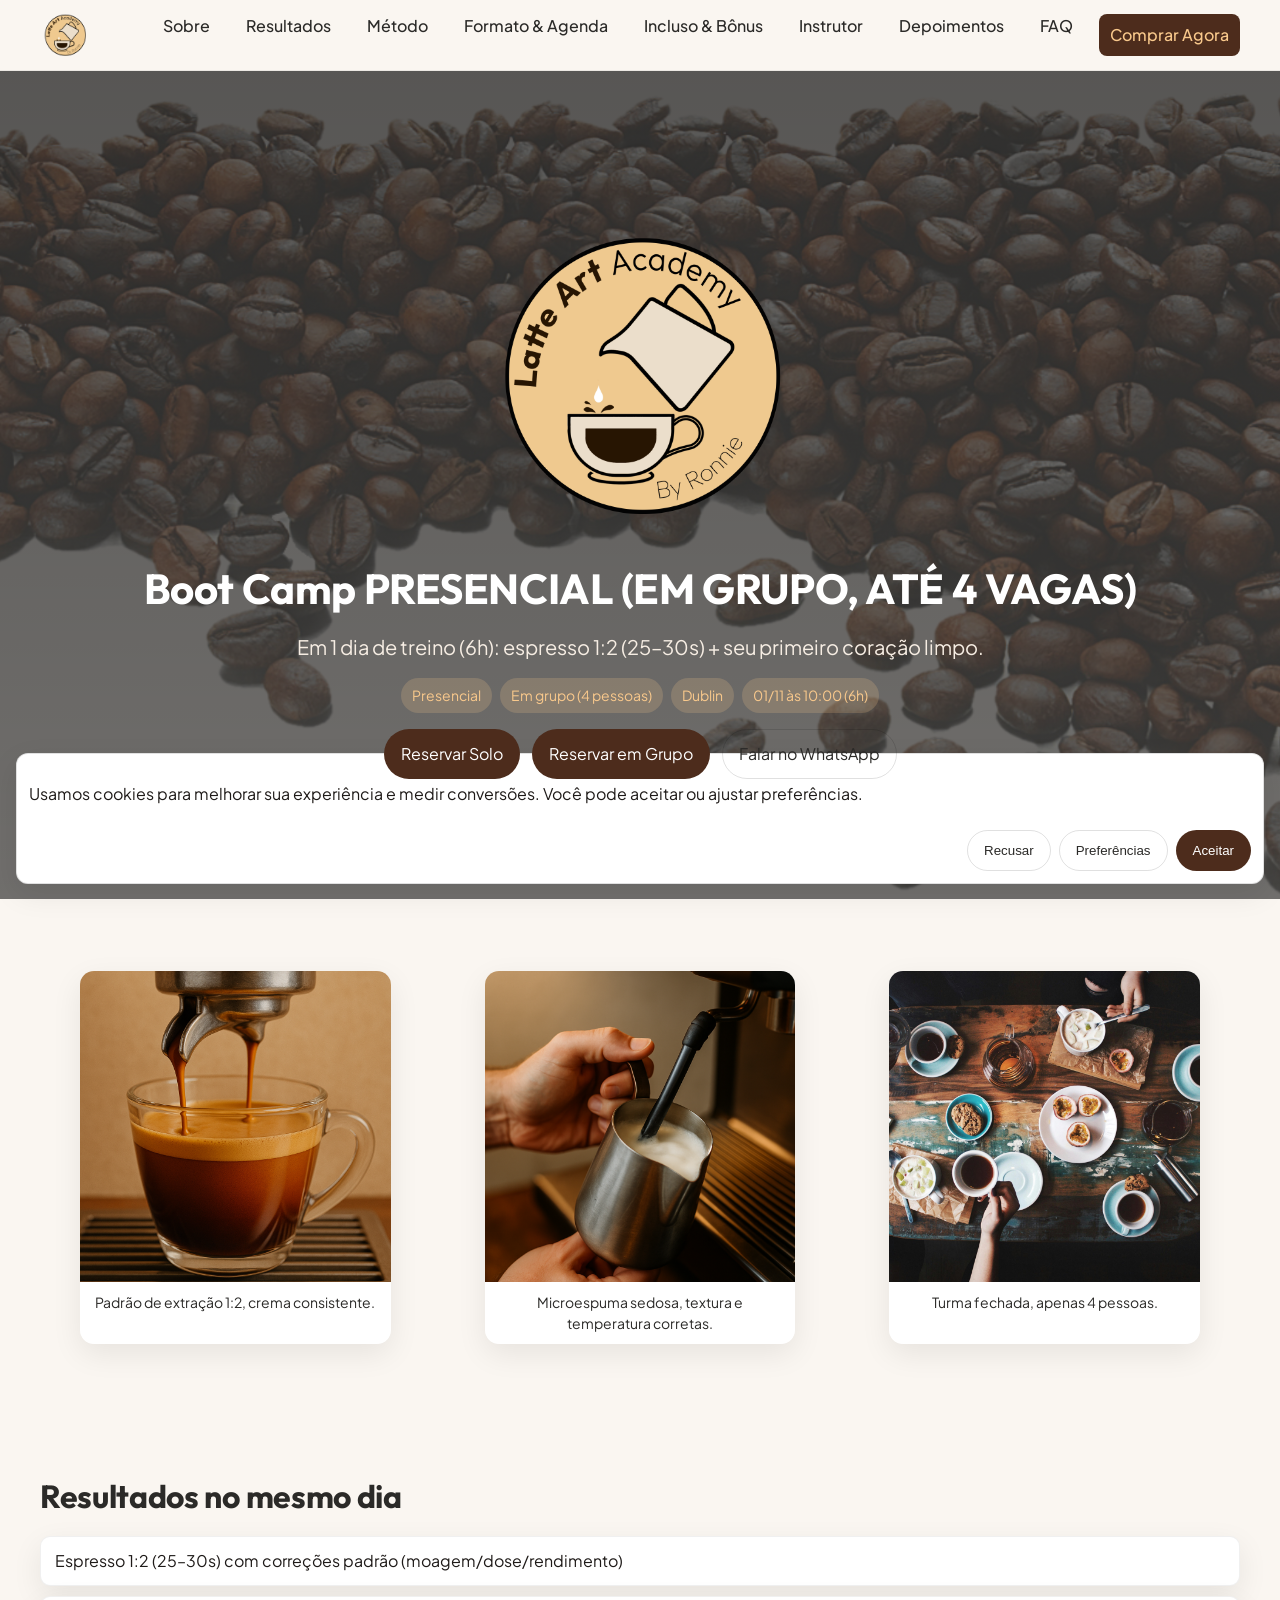
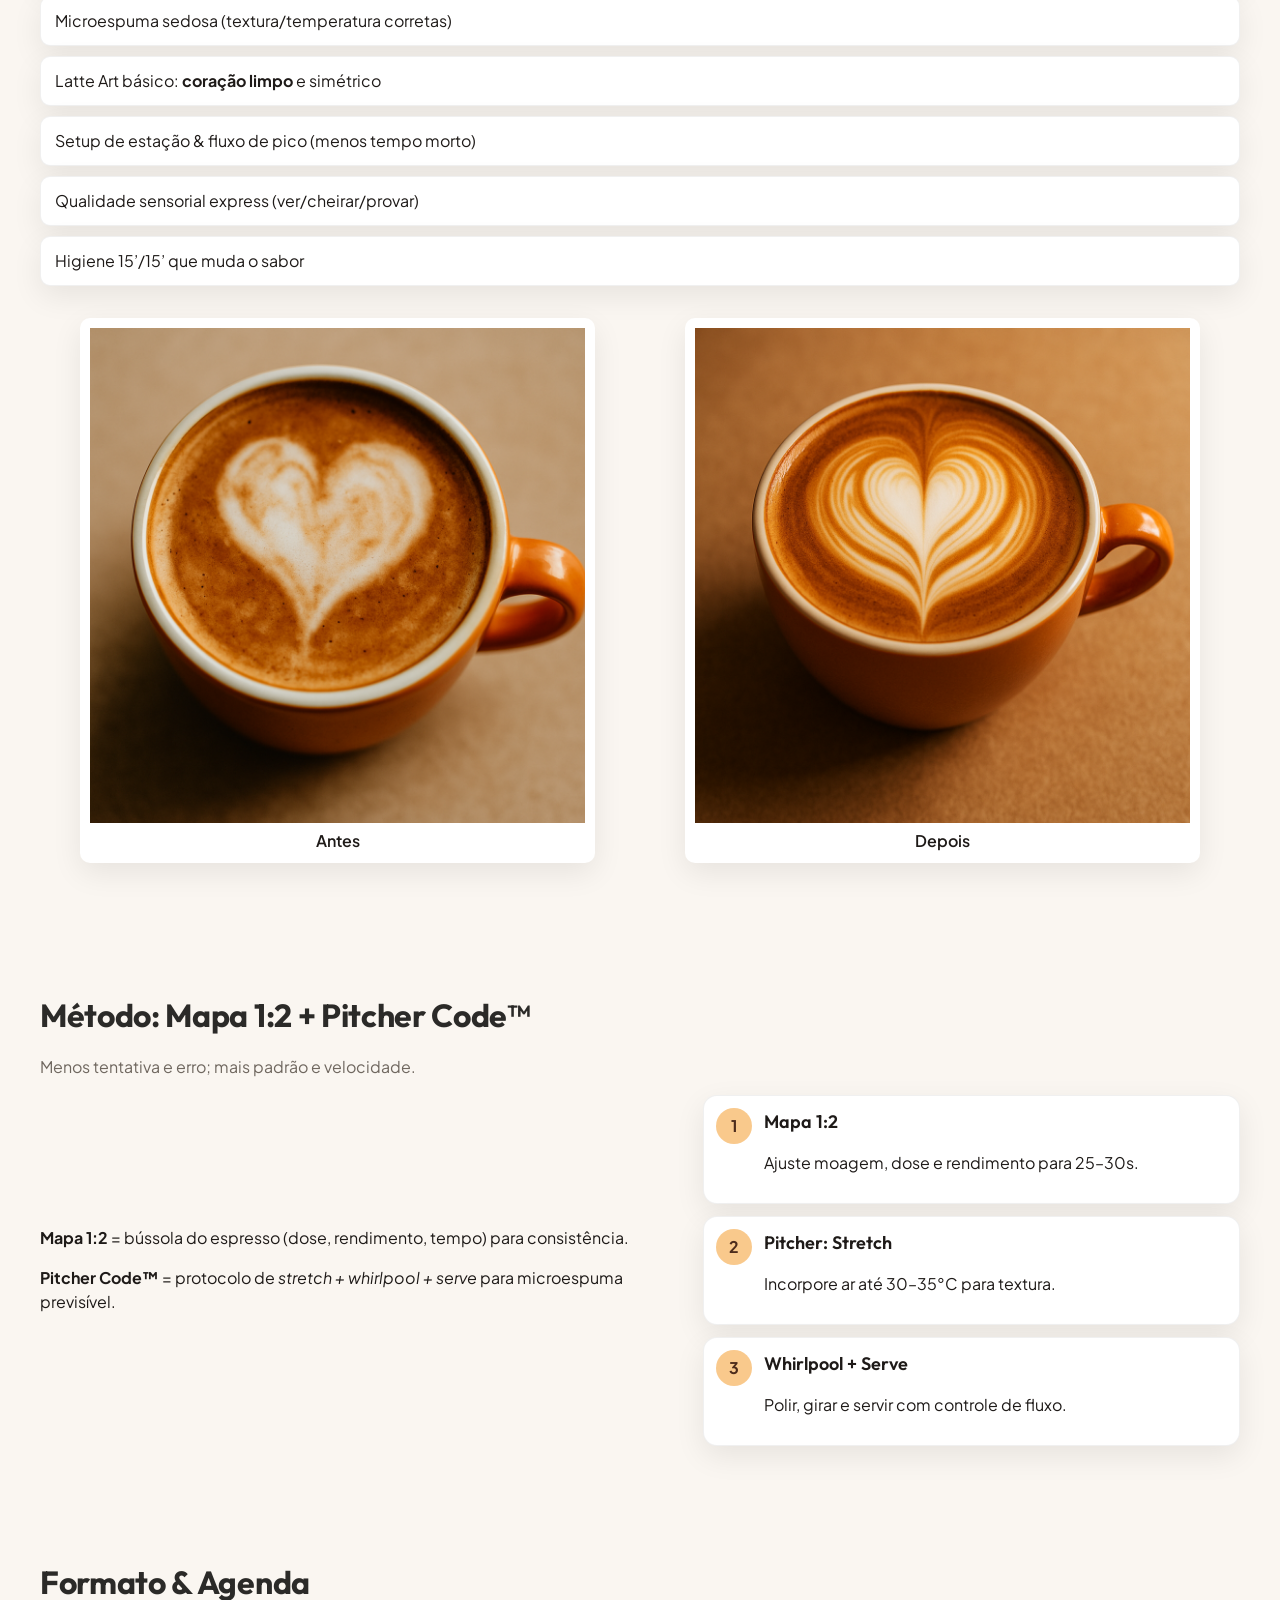
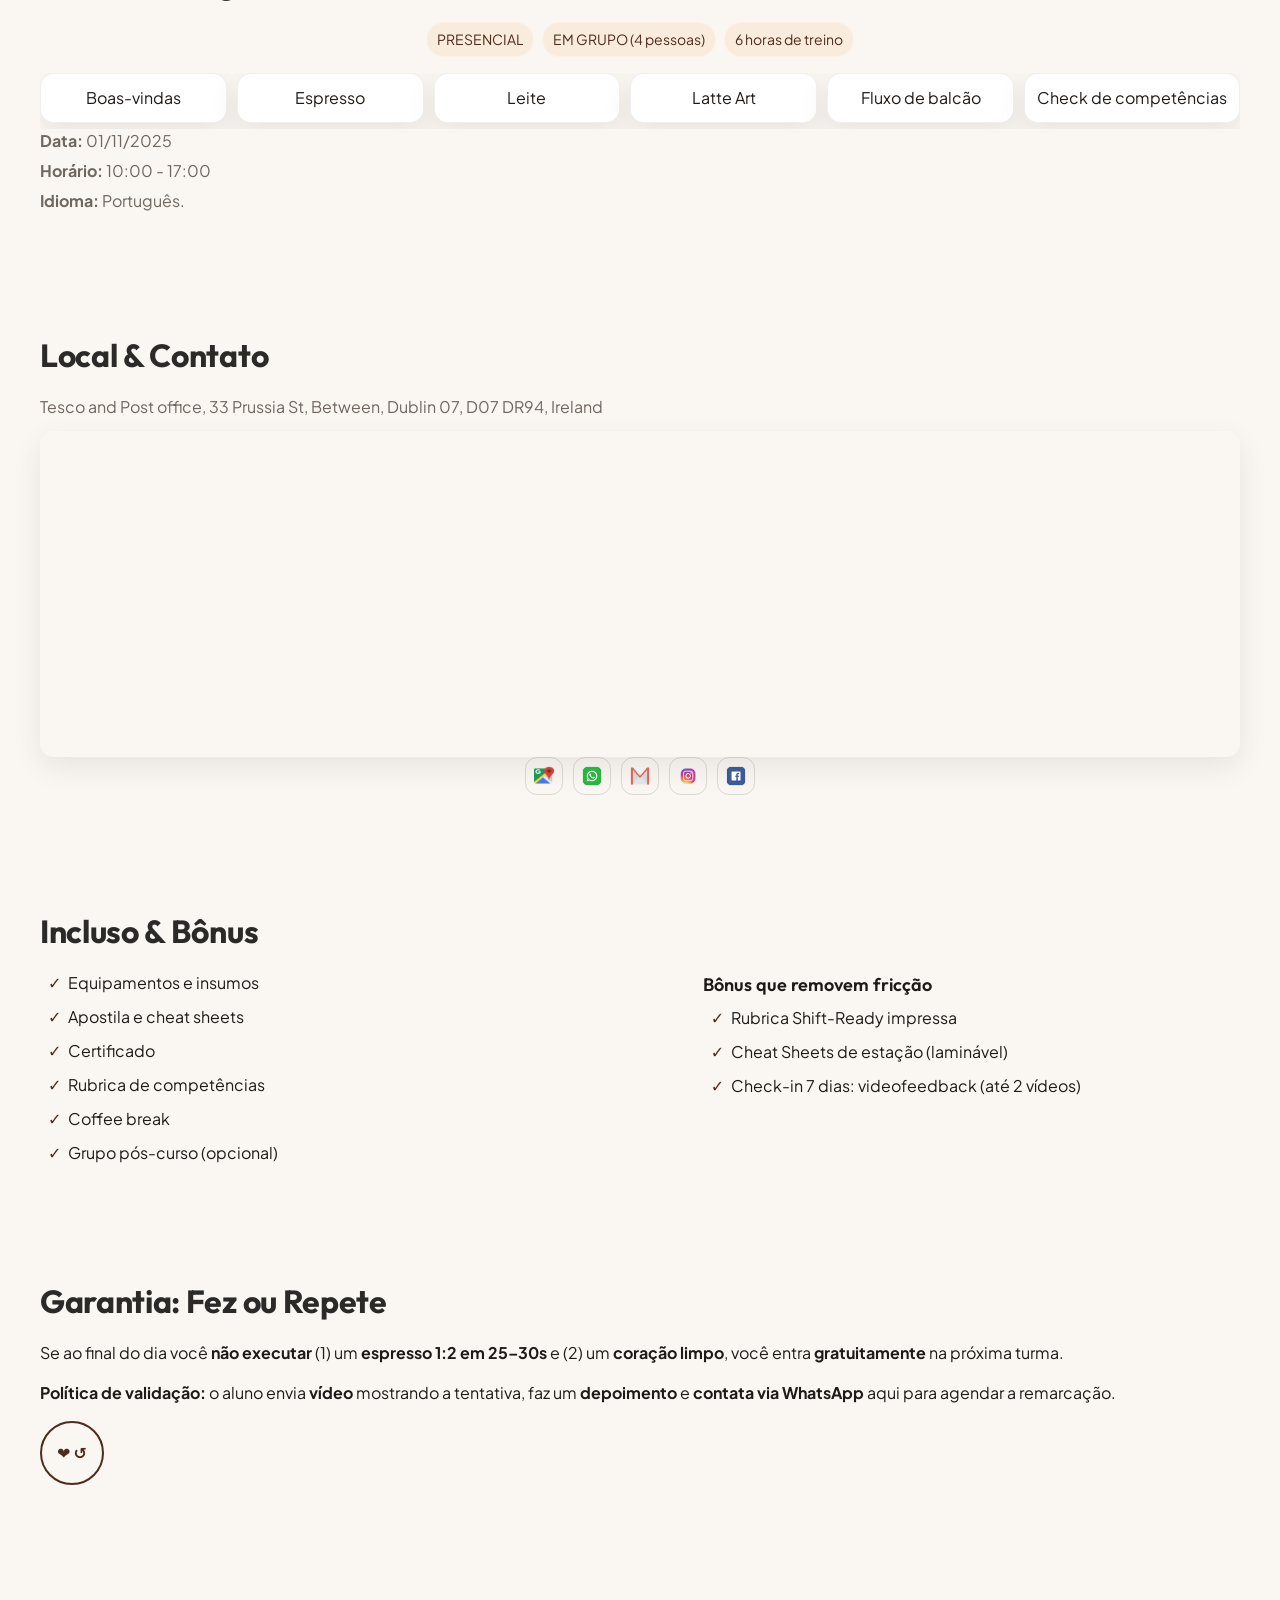
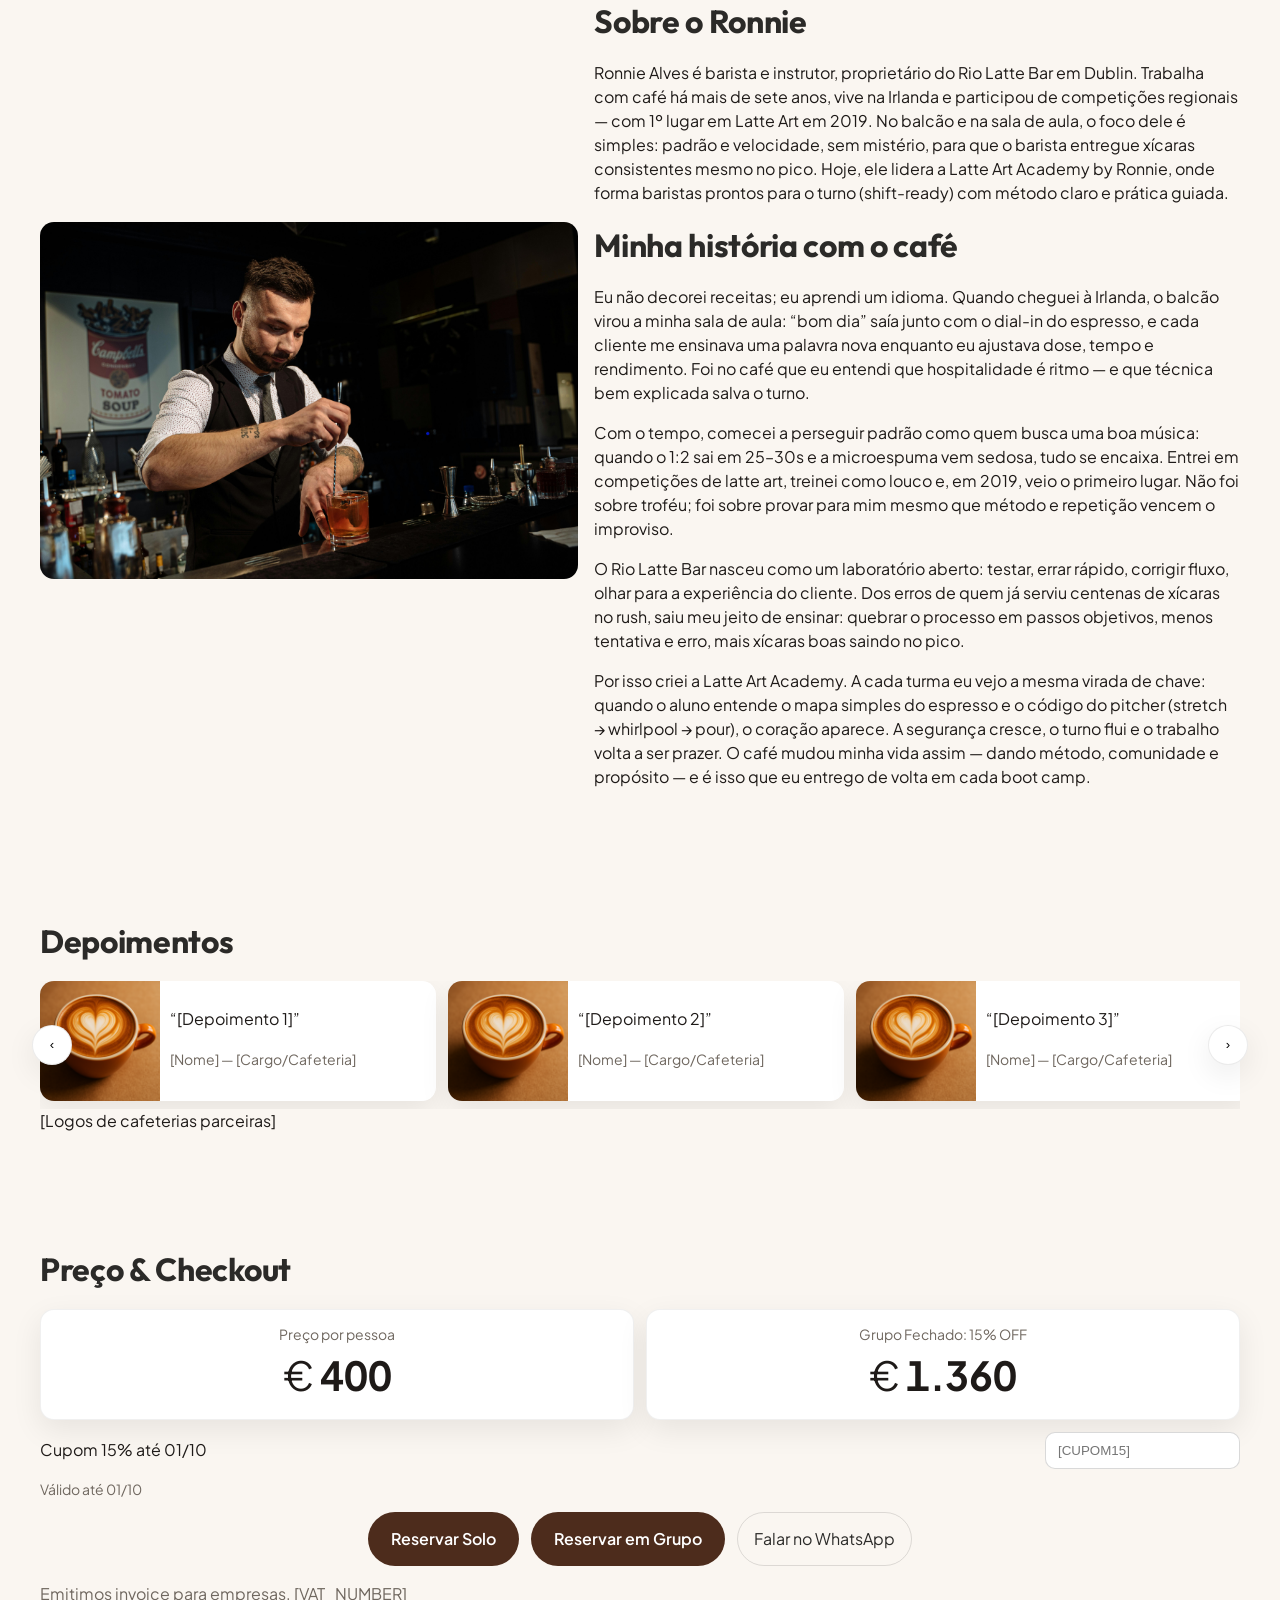
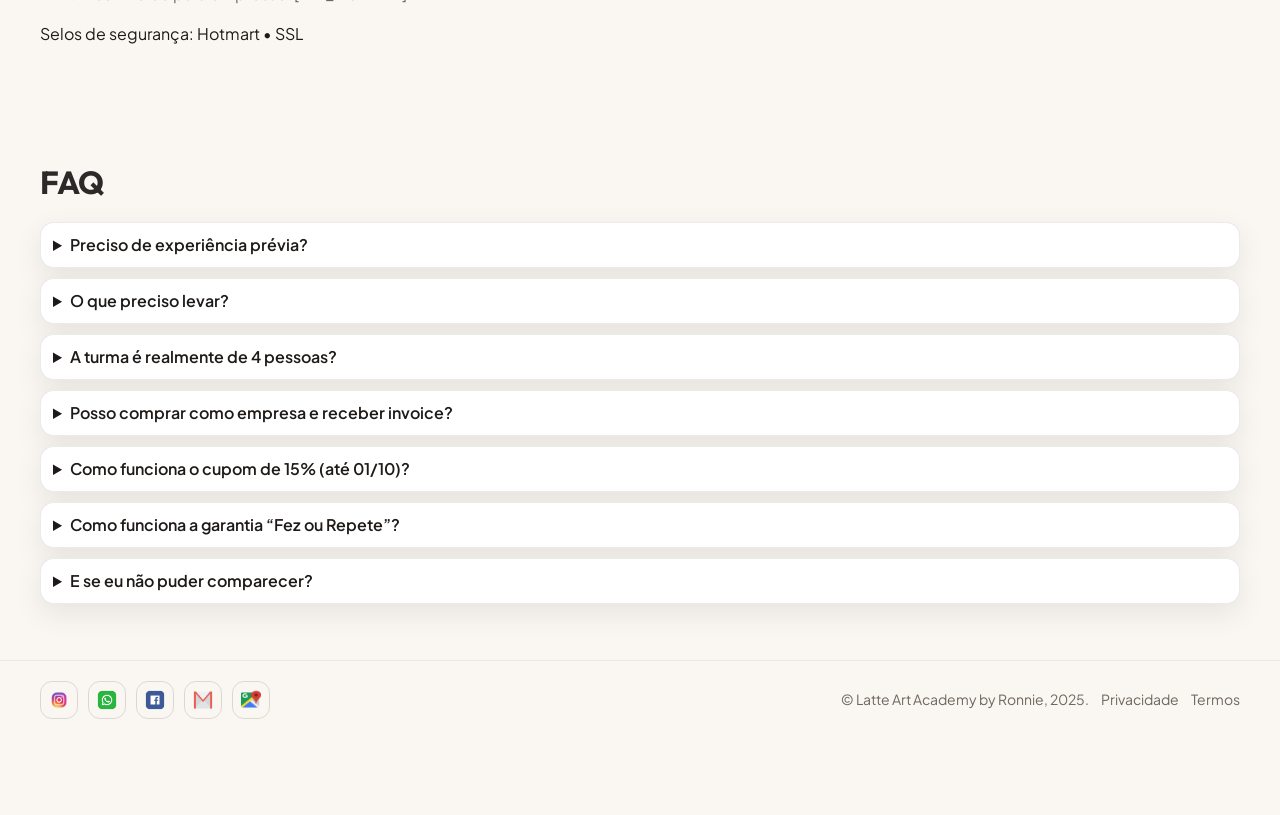
==== index.html @ ba6e9d25 "Update favicon and logo image to Logo_academy.png Co-authored-by: grupogalpaohub <grupogalpaohub@gma" ====
<!doctype html>
<html lang="pt-BR">
  <head>
    <meta charset="utf-8" />
    <meta name="viewport" content="width=device-width, initial-scale=1, viewport-fit=cover" />
    <title>Latte Express Boot Camp (4 vagas) — Curso Presencial de Barista em Dublin</title>
    <meta name="description" content="Em 1 dia (6h), domine espresso 1:2 e seu primeiro coração de latte. Turma presencial e fechada para 4 pessoas. Garantia Fez ou Repete." />
    <link rel="preconnect" href="https://fonts.googleapis.com" />
    <link rel="preconnect" href="https://fonts.gstatic.com" crossorigin />
    <link href="https://fonts.googleapis.com/css2?family=Outfit:wght@400;500;600;700&family=Plus+Jakarta+Sans:wght@400;500;600&display=swap" rel="stylesheet" />
    <link rel="stylesheet" href="/styles.css" />
    <meta property="og:title" content="Latte Express Boot Camp (4 vagas) — Curso Presencial de Barista em Dublin" />
    <meta property="og:description" content="Em 1 dia (6h), domine espresso 1:2 e seu primeiro coração de latte. Turma presencial e fechada para 4 pessoas. Garantia Fez ou Repete." />
    <meta property="og:type" content="website" />
    <meta property="og:image" content="/Header.png" />
    <meta property="og:locale" content="pt_BR" />
    <link rel="icon" href="/Logo_academy.png" />
    <script type="application/ld+json">
      {
        "@context": "https://schema.org",
        "@type": "Event",
        "name": "Latte Express Boot Camp — Turma Fechada (4 pessoas)",
        "startDate": "2025-11-01T10:00",
        "endDate": "2025-11-01T16:00",
        "eventAttendanceMode": "https://schema.org/OfflineEventAttendanceMode",
        "eventStatus": "https://schema.org/EventScheduled",
        "location": {
          "@type": "Place",
          "name": "Latte Art Academy by Ronnie (local parceiro)",
          "address": {
            "@type": "PostalAddress",
            "streetAddress": "Tesco and Post office, 33 Prussia St, Between",
            "addressLocality": "Dublin",
            "postalCode": "D07 DR94",
            "addressRegion": "Dublin 07",
            "addressCountry": "IE"
          }
        },
        "image": ["/Header.png"],
        "description": "Boot Camp presencial e fechado para 4 pessoas. Em 1 dia (6h): espresso 1:2 e seu primeiro coração de latte.",
        "offers": {
          "@type": "Offer",
          "price": "1360",
          "priceCurrency": "EUR",
          "availability": "https://schema.org/InStock",
          "url": "[HOTMART_CHECKOUT_URL]"
        },
        "performer": {
          "@type": "Person",
          "name": "Ronnie"
        },
        "organizer": {
          "@type": "Organization",
          "name": "Latte Art Academy by Ronnie",
          "url": "https://www.instagram.com/riolattebar/"
        }
      }
    </script>
    <script type="application/ld+json">
      {
        "@context": "https://schema.org",
        "@type": "Course",
        "name": "Latte Express Boot Camp",
        "description": "Curso prático presencial para baristas: espresso 1:2 e latte art básico em 6 horas.",
        "provider": {
          "@type": "Organization",
          "name": "Latte Art Academy by Ronnie",
          "sameAs": "https://www.instagram.com/riolattebar/"
        }
      }
    </script>
  </head>
  <body>
    <a class="skip-link" href="#conteudo">Pular para o conteúdo principal</a>

    <header class="site-header" role="banner">
      <div class="container header-inner">
        <a href="#topo" class="brand" aria-label="Ir para o topo">
          <img src="/Logo_academy.png" alt="Latte Art Academy by Ronnie." width="40" height="40" loading="eager" />
        </a>
        <nav class="main-nav" aria-label="Menu principal">
          <ul>
            <li><a href="#sobre">Sobre</a></li>
            <li><a href="#resultados">Resultados</a></li>
            <li><a href="#metodo">Método</a></li>
            <li><a href="#formato">Formato &amp; Agenda</a></li>
            <li><a href="#incluso">Incluso &amp; Bônus</a></li>
            <li><a href="#instrutor">Instrutor</a></li>
            <li><a href="#depoimentos">Depoimentos</a></li>
            <li><a href="#faq">FAQ</a></li>
            <li><a href="#checkout" class="btn btn-primary">Comprar Agora</a></li>
          </ul>
        </nav>
        <a href="#checkout" class="btn btn-primary cta-sticky" data-analytics="cta_click">Reservar em Grupo</a>
      </div>
    </header>

    <main id="conteudo">
      <!-- HERO -->
      <section id="topo" class="hero" aria-label="Hero">
        <div class="hero-media" role="img" aria-label="Ambiente de treino barista com máquina profissional em Dublin."></div>
        <div class="container hero-inner">
          <img src="/Logo_academy.png" alt="Latte Art Academy by Ronnie." class="hero-logo" width="240" height="240" loading="eager" />
          <h1>Boot Camp PRESENCIAL (EM GRUPO, ATÉ 4 VAGAS)</h1>
          <p class="sub">Em 1 dia de treino (6h): espresso 1:2 (25–30s) + seu primeiro coração limpo.</p>
          <div class="chips">
            <span class="chip">Presencial</span>
            <span class="chip">Em grupo (4 pessoas)</span>
            <span class="chip">Dublin</span>
            <span class="chip">01/11 às 10:00 (6h)</span>
          </div>
          <div class="cta-row">
            <a href="#checkout-solo" class="btn btn-primary" data-analytics="initiate_checkout">Reservar Solo</a>
            <a href="#checkout" class="btn btn-primary" data-analytics="initiate_checkout">Reservar em Grupo</a>
            <a href="[WHATSAPP_LINK]" class="btn btn-ghost" target="_blank" rel="noopener" data-analytics="cta_whatsapp">Falar no WhatsApp</a>
          </div>
        </div>
      </section>

      <!-- Prova rápida -->
      <section id="sobre" class="proof-mini" aria-label="Prova rápida">
        <div class="container grid-3">
          <figure class="card fade-in">
            <img src="/Expresso.png" alt="Close do espresso extraindo com crema e fluxo uniforme." loading="lazy" width="640" height="640" />
            <figcaption>Padrão de extração 1:2, crema consistente.</figcaption>
          </figure>
          <figure class="card fade-in">
            <img src="/Milk.png" alt="Mãos vaporizando leite em pitcher, vapor visível." loading="lazy" width="640" height="640" />
            <figcaption>Microespuma sedosa, textura e temperatura corretas.</figcaption>
          </figure>
          <figure class="card fade-in">
            <img src="/turma_fechada.png" alt="Turma pequena, prática guiada em estação." loading="lazy" width="640" height="640" />
            <figcaption>Turma fechada, apenas 4 pessoas.</figcaption>
          </figure>
        </div>
      </section>

      <!-- Resultados -->
      <section id="resultados" class="results" aria-label="Resultados práticos">
        <div class="container">
          <h2>Resultados no mesmo dia</h2>
          <ul class="bullets">
            <li>Espresso 1:2 (25–30s) com correções padrão (moagem/dose/rendimento)</li>
            <li>Microespuma sedosa (textura/temperatura corretas)</li>
            <li>Latte Art básico: <strong>coração limpo</strong> e simétrico</li>
            <li>Setup de estação &amp; fluxo de pico (menos tempo morto)</li>
            <li>Qualidade sensorial express (ver/cheirar/provar)</li>
            <li>Higiene 15’/15’ que muda o sabor</li>
          </ul>

          <div class="compare">
            <figure>
              <img src="/latte_antes.png" alt="Latte art antes do treinamento (desenho irregular)." loading="lazy" width="640" height="640" />
              <figcaption>Antes</figcaption>
            </figure>
            <figure>
              <img src="/latte_Depois.png" alt="Latte art após o Boot Camp (coração limpo e simétrico)." loading="lazy" width="640" height="640" />
              <figcaption>Depois</figcaption>
            </figure>
          </div>
        </div>
      </section>

      <!-- Método -->
      <section id="metodo" class="method" aria-label="Método exclusivo">
        <div class="container">
          <h2>Método: Mapa 1:2 + Pitcher Code™</h2>
          <p class="lead">Menos tentativa e erro; mais padrão e velocidade.</p>
          <div class="method-grid">
            <div class="method-text">
              <p><strong>Mapa 1:2</strong> = bússola do espresso (dose, rendimento, tempo) para consistência.</p>
              <p><strong>Pitcher Code™</strong> = protocolo de <em>stretch + whirlpool + serve</em> para microespuma previsível.</p>
            </div>
            <ol class="diagram">
              <li>
                <span class="step">1</span>
                <div>
                  <h3>Mapa 1:2</h3>
                  <p>Ajuste moagem, dose e rendimento para 25–30s.</p>
                </div>
              </li>
              <li>
                <span class="step">2</span>
                <div>
                  <h3>Pitcher: Stretch</h3>
                  <p>Incorpore ar até 30–35°C para textura.</p>
                </div>
              </li>
              <li>
                <span class="step">3</span>
                <div>
                  <h3>Whirlpool + Serve</h3>
                  <p>Polir, girar e servir com controle de fluxo.</p>
                </div>
              </li>
            </ol>
          </div>
        </div>
      </section>

      <!-- Formato & Agenda -->
      <section id="formato" class="format" aria-label="Formato e agenda">
        <div class="container">
          <h2>Formato &amp; Agenda</h2>
          <div class="chips">
            <span class="chip">PRESENCIAL</span>
            <span class="chip">EM GRUPO (4 pessoas)</span>
            <span class="chip">6 horas de treino</span>
          </div>
          <div class="timeline">
            <div class="t-item">Boas-vindas</div>
            <div class="t-item">Espresso</div>
            <div class="t-item">Leite</div>
            <div class="t-item">Latte Art</div>
            <div class="t-item">Fluxo de balcão</div>
            <div class="t-item">Check de competências</div>
          </div>
          <div class="event-meta">
            <p><strong>Data:</strong> 01/11/2025</p>
            <p><strong>Horário:</strong> 10:00 - 17:00</p>
            <p><strong>Idioma:</strong> Português.</p>
          </div>
        </div>
      </section>
      <section id="contato" class="contact" aria-label="Local e contato">
        <div class="container">
          <h2>Local &amp; Contato</h2>
          <address>
            Tesco and Post office, 33 Prussia St, Between, Dublin 07, D07 DR94, Ireland
          </address>
          <div class="map-wrap">
            <iframe title="Mapa do local" src="https://www.google.com/maps?q=Tesco%20and%20Post%20office,%2033%20Prussia%20St,%20Between,%20Dublin%2007,%20D07%20DR94,%20Ireland&output=embed" loading="lazy" referrerpolicy="no-referrer-when-downgrade"></iframe>
          </div>
          <div class="cta-row">
            <a class="btn btn-ghost icon-btn" href="https://www.google.com/maps/search/?api=1&query=Tesco%20and%20Post%20office,%2033%20Prussia%20St,%20Between,%20Dublin%2007,%20D07%20DR94,%20Ireland" target="_blank" rel="noopener" aria-label="Abrir no Google Maps">
              <img src="/maps_logo.png" alt="" aria-hidden="true" />
            </a>
            <a class="btn btn-ghost icon-btn" href="[WHATSAPP_LINK]" target="_blank" rel="noopener" aria-label="Abrir WhatsApp">
              <img src="/whats_logo.png" alt="" aria-hidden="true" />
            </a>
            <a class="btn btn-ghost icon-btn" href="mailto:[SUPORTE_EMAIL]" aria-label="Enviar e-mail">
              <img src="/mail_logo.png" alt="" aria-hidden="true" />
            </a>
            <a class="btn btn-ghost icon-btn" href="https://www.instagram.com/riolattebar/" target="_blank" rel="noopener" aria-label="Abrir Instagram">
              <img src="/Insta_Logo.png" alt="" aria-hidden="true" />
            </a>
            <a class="btn btn-ghost icon-btn" href="https://www.facebook.com/riolattebar" target="_blank" rel="noopener" aria-label="Abrir Facebook">
              <img src="/face_logo.png" alt="" aria-hidden="true" />
            </a>
          </div>
        </div>
      </section>

      <!-- Incluso & Bônus -->
      <section id="incluso" class="included" aria-label="Incluso e Bônus">
        <div class="container">
          <h2>Incluso &amp; Bônus</h2>
          <div class="grid-2">
            <ul class="checklist">
              <li>Equipamentos e insumos</li>
              <li>Apostila e cheat sheets</li>
              <li>Certificado</li>
              <li>Rubrica de competências</li>
              <li>Coffee break</li>
              <li>Grupo pós-curso (opcional)</li>
            </ul>
            <div class="bonuses">
              <h3>Bônus que removem fricção</h3>
              <ul class="checklist">
                <li>Rubrica Shift-Ready impressa</li>
                <li>Cheat Sheets de estação (laminável)</li>
                <li>Check-in 7 dias: videofeedback (até 2 vídeos)</li>
              </ul>
            </div>
          </div>
        </div>
      </section>

      <!-- Garantia -->
      <section id="garantia" class="guarantee" aria-label="Garantia Fez ou Repete">
        <div class="container">
          <h2>Garantia: Fez ou Repete</h2>
          <p>Se ao final do dia você <strong>não executar</strong> (1) um <strong>espresso 1:2 em 25–30s</strong> e (2) um <strong>coração limpo</strong>, você entra <strong>gratuitamente</strong> na próxima turma.</p>
          <p class="policy"><strong>Política de validação:</strong> o aluno envia <strong>vídeo</strong> mostrando a tentativa, faz um <strong>depoimento</strong> e <strong>contata via WhatsApp</strong> <a href="[WHATSAPP_LINK]" target="_blank" rel="noopener">aqui</a> para agendar a remarcação.</p>
          <div class="badge" aria-hidden="true" title="Selo de garantia">❤︎ ↺</div>
        </div>
      </section>

      <!-- Instrutor -->
      <section id="instrutor" class="instructor" aria-label="Quem ensina">
        <div class="container instructor-grid">
          <div class="portrait">
            <img src="/ronnie.png" alt="Retrato do instrutor Ronnie." loading="lazy" width="640" height="640" />
          </div>
          <div class="bio">
            <h2>Sobre o Ronnie</h2>
            <p>Ronnie Alves é barista e instrutor, proprietário do Rio Latte Bar em Dublin. Trabalha com café há mais de sete anos, vive na Irlanda e participou de competições regionais — com 1º lugar em Latte Art em 2019. No balcão e na sala de aula, o foco dele é simples: padrão e velocidade, sem mistério, para que o barista entregue xícaras consistentes mesmo no pico. Hoje, ele lidera a Latte Art Academy by Ronnie, onde forma baristas prontos para o turno (shift-ready) com método claro e prática guiada.</p>
            <h2>Minha história com o café</h2>
            <p>Eu não decorei receitas; eu aprendi um idioma. Quando cheguei à Irlanda, o balcão virou a minha sala de aula: “bom dia” saía junto com o dial-in do espresso, e cada cliente me ensinava uma palavra nova enquanto eu ajustava dose, tempo e rendimento. Foi no café que eu entendi que hospitalidade é ritmo — e que técnica bem explicada salva o turno.</p>
            <p>Com o tempo, comecei a perseguir padrão como quem busca uma boa música: quando o 1:2 sai em 25–30s e a microespuma vem sedosa, tudo se encaixa. Entrei em competições de latte art, treinei como louco e, em 2019, veio o primeiro lugar. Não foi sobre troféu; foi sobre provar para mim mesmo que método e repetição vencem o improviso.</p>
            <p>O Rio Latte Bar nasceu como um laboratório aberto: testar, errar rápido, corrigir fluxo, olhar para a experiência do cliente. Dos erros de quem já serviu centenas de xícaras no rush, saiu meu jeito de ensinar: quebrar o processo em passos objetivos, menos tentativa e erro, mais xícaras boas saindo no pico.</p>
            <p>Por isso criei a Latte Art Academy. A cada turma eu vejo a mesma virada de chave: quando o aluno entende o mapa simples do espresso e o código do pitcher (stretch → whirlpool → pour), o coração aparece. A segurança cresce, o turno flui e o trabalho volta a ser prazer. O café mudou minha vida assim — dando método, comunidade e propósito — e é isso que eu entrego de volta em cada boot camp.</p>
          </div>
        </div>
      </section>

      <!-- Depoimentos -->
      <section id="depoimentos" class="testimonials" aria-label="Depoimentos">
        <div class="container">
          <h2>Depoimentos</h2>
          <div class="carousel" role="region" aria-roledescription="carrossel" aria-label="Depoimentos de alunos">
            <button class="nav prev" aria-label="Anterior">‹</button>
            <div class="track">
              <article class="t-card">
                <img src="/latte_Depois.png" alt="Latte art após o Boot Camp (coração limpo e simétrico)." loading="lazy" width="320" height="320" />
                <div class="t-body">
                  <p>“[Depoimento 1]”</p>
                  <span class="t-meta">[Nome] — [Cargo/Cafeteria]</span>
                </div>
              </article>
              <article class="t-card">
                <img src="/latte_Depois.png" alt="Latte art após o Boot Camp (coração limpo e simétrico)." loading="lazy" width="320" height="320" />
                <div class="t-body">
                  <p>“[Depoimento 2]”</p>
                  <span class="t-meta">[Nome] — [Cargo/Cafeteria]</span>
                </div>
              </article>
              <article class="t-card">
                <img src="/latte_Depois.png" alt="Latte art após o Boot Camp (coração limpo e simétrico)." loading="lazy" width="320" height="320" />
                <div class="t-body">
                  <p>“[Depoimento 3]”</p>
                  <span class="t-meta">[Nome] — [Cargo/Cafeteria]</span>
                </div>
              </article>
              <article class="t-card">
                <img src="/latte_Depois.png" alt="Latte art após o Boot Camp (coração limpo e simétrico)." loading="lazy" width="320" height="320" />
                <div class="t-body">
                  <p>“[Depoimento 4]”</p>
                  <span class="t-meta">[Nome] — [Cargo/Cafeteria]</span>
                </div>
              </article>
            </div>
            <button class="nav next" aria-label="Próximo">›</button>
          </div>
          <div class="partner-logos">[Logos de cafeterias parceiras]</div>
        </div>
      </section>

      <!-- Preço & Checkout -->
      <section id="checkout" class="pricing" aria-label="Preço e Checkout">
        <div class="container">
          <h2>Preço &amp; Checkout</h2>
          <div class="price-grid">
            <div class="price-box">
              <div class="pp">Preço por pessoa</div>
              <div class="value" aria-label="quatrocentos euros"><span>€</span><strong>400</strong></div>
            </div>
            <div class="price-box">
              <div class="pp">Grupo Fechado: 15% OFF</div>
              <div class="value" aria-label="mil trezentos e sessenta euros"><span>€</span><strong>1.360</strong></div>
            </div>
          </div>
          <div class="coupon">
            <label for="cupom">Cupom 15% até 01/10</label>
            <input id="cupom" name="cupom" placeholder="[CUPOM15]" inputmode="text" autocomplete="off" />
            <span class="validity">Válido até 01/10</span>
          </div>
          <div class="cta-row">
            <a href="[HOTMART_CHECKOUT_URL]" class="btn btn-primary btn-lg" target="_blank" rel="noopener" data-analytics="purchase">Reservar Solo</a>
            <a href="[HOTMART_CHECKOUT_URL]" class="btn btn-primary btn-lg" target="_blank" rel="noopener" data-analytics="purchase">Reservar em Grupo</a>
            <a href="[WHATSAPP_LINK]" class="btn btn-ghost" target="_blank" rel="noopener" data-analytics="cta_whatsapp">Falar no WhatsApp</a>
          </div>
          <p class="b2b">Emitimos invoice para empresas. <span class="vat">[VAT_NUMBER]</span></p>
          <div class="trust">Selos de segurança: Hotmart • SSL</div>
        </div>
      </section>

      <!-- FAQ -->
      <section id="faq" class="faq" aria-label="Perguntas frequentes">
        <div class="container">
          <h2>FAQ</h2>
          <details>
            <summary>Preciso de experiência prévia?</summary>
            <p>Não. Começamos do básico e vamos direto ao padrão que funciona no balcão.</p>
          </details>
          <details>
            <summary>O que preciso levar?</summary>
            <p>Vontade de praticar. Fornecemos equipamentos e insumos.</p>
          </details>
          <details>
            <summary>A turma é realmente de 4 pessoas?</summary>
            <p>Sim. O formato é fechado para 4 pessoas para garantir atenção e prática.</p>
          </details>
          <details>
            <summary>Posso comprar como empresa e receber invoice?</summary>
            <p>Sim. Emitimos invoice. Informe seus dados fiscais e <span class="vat">[VAT_NUMBER]</span> se aplicável.</p>
          </details>
          <details>
            <summary>Como funciona o cupom de 15% (até 01/10)?</summary>
            <p>Insira o código <strong>[CUPOM15]</strong> antes do pagamento no checkout Hotmart até 01/10.</p>
          </details>
          <details>
            <summary>Como funciona a garantia “Fez ou Repete”?</summary>
            <p>Envie vídeo, deixe um depoimento e contate no WhatsApp <a href="[WHATSAPP_LINK]" target="_blank" rel="noopener">aqui</a> para remarcar.</p>
          </details>
          <details>
            <summary>E se eu não puder comparecer?</summary>
            <p>Fale conosco para remarcação simples, sujeita à disponibilidade da próxima turma.</p>
          </details>
        </div>
      </section>

      
    </main>

    <footer class="site-footer" role="contentinfo">
      <div class="container footer-grid">
        <div class="socials">
          <a href="https://www.instagram.com/riolattebar/" target="_blank" rel="noopener" class="btn btn-ghost icon-btn" aria-label="Abrir Instagram da Latte Art Academy by Ronnie">
            <img src="/Insta_Logo.png" alt="" aria-hidden="true" />
          </a>
          <a href="[WHATSAPP_LINK]" target="_blank" rel="noopener" class="btn btn-ghost icon-btn" aria-label="Abrir WhatsApp">
            <img src="/whats_logo.png" alt="" aria-hidden="true" />
          </a>
          <a href="https://www.facebook.com/riolattebar" target="_blank" rel="noopener" class="btn btn-ghost icon-btn" aria-label="Abrir Facebook">
            <img src="/face_logo.png" alt="" aria-hidden="true" />
          </a>
          <a href="mailto:[SUPORTE_EMAIL]" class="btn btn-ghost icon-btn" aria-label="Enviar e-mail">
            <img src="/mail_logo.png" alt="" aria-hidden="true" />
          </a>
          <a href="https://www.google.com/maps/search/?api=1&query=Tesco%20and%20Post%20office,%2033%20Prussia%20St,%20Between,%20Dublin%2007,%20D07%20DR94,%20Ireland" target="_blank" rel="noopener" class="btn btn-ghost icon-btn" aria-label="Abrir no Google Maps">
            <img src="/maps_logo.png" alt="" aria-hidden="true" />
          </a>
        </div>
        <div class="legal">
          <span>© Latte Art Academy by Ronnie, 2025.</span>
          <a href="[LINK_PRIVACIDADE]" target="_blank" rel="noopener">Privacidade</a>
          <a href="[LINK_TERMOS]" target="_blank" rel="noopener">Termos</a>
        </div>
      </div>
      <div class="cookie-banner" role="dialog" aria-live="polite" aria-label="Consentimento de cookies" hidden>
        <p>Usamos cookies para melhorar sua experiência e medir conversões. Você pode aceitar ou ajustar preferências.</p>
        <div class="cookie-actions">
          <button class="btn btn-ghost" data-cookie="reject">Recusar</button>
          <button class="btn btn-ghost" data-cookie="prefs">Preferências</button>
          <button class="btn btn-primary" data-cookie="accept">Aceitar</button>
        </div>
      </div>
    </footer>

    <!-- Analytics (placeholders) -->
    <script>
      window.GA_MEASUREMENT_ID = '[GA_MEASUREMENT_ID]';
      window.FB_PIXEL_ID = '[FB_PIXEL_ID]';
    </script>
    <script src="/script.js" defer></script>
  </body>
  </html>
---- styles.css ----
:root {
  --primary: #4D2C1C;
  --text: #1E1A18;
  --surface: #F9C98C;
  --accent: #A86E4A;
  --bg: #FAF6F1;
  --charcoal: #2B2A28;
  --muted: #6F675F;
  --white: #FFFFFF;
  --shadow: 0 10px 30px rgba(0,0,0,.08);

  --radius: 14px;
  --radius-sm: 10px;
  --radius-lg: 20px;

  --space-1: 4px;
  --space-2: 8px;
  --space-3: 12px;
  --space-4: 16px;
  --space-5: 20px;
  --space-6: 24px;
  --space-7: 32px;
  --space-8: 40px;
  --space-9: 56px;

  --container: 1200px;
}

* { box-sizing: border-box; }
html { scroll-behavior: smooth; }
body {
  margin: 0;
  font-family: 'Plus Jakarta Sans', system-ui, -apple-system, Segoe UI, Roboto, Arial, sans-serif;
  color: var(--text);
  background: var(--bg);
  line-height: 1.5;
}

img { max-width: 100%; height: auto; display: block; }
a { color: inherit; text-decoration: none; }

.skip-link { position: absolute; left: -999px; top: -999px; }
.skip-link:focus { left: 8px; top: 8px; background: var(--white); padding: 8px 12px; border-radius: 6px; box-shadow: var(--shadow); }

.container { width: min(100% - 32px, var(--container)); margin-inline: auto; }

.site-header {
  position: sticky; top: 0; z-index: 50; background: rgba(250,246,241,0.84); backdrop-filter: saturate(120%) blur(8px);
  border-bottom: 1px solid rgba(0,0,0,.06);
}
.header-inner { display: flex; align-items: center; justify-content: space-between; gap: 12px; padding: 10px 0; }
.site-header .brand img { border-radius: 8px; width: 50px; height: 50px; }
.main-nav ul { list-style: none; margin: 0; padding: 0; display: none; gap: 16px; }
.main-nav a { padding: 8px 10px; border-radius: 8px; font-weight: 500; color: var(--charcoal); }
.main-nav a:hover, .main-nav a:focus { background: rgba(0,0,0,.06); }
.site-header .btn.btn-primary { color: var(--surface); }

.btn { display: inline-flex; align-items: center; justify-content: center; gap: 8px; padding: 12px 16px; border-radius: 999px; border: 1px solid transparent; transition: transform .15s ease, background .2s ease, color .2s ease; }
.btn:hover { transform: translateY(-1px); }
.btn:active { transform: translateY(0); }
.btn-primary { background: var(--primary); color: var(--white); }
.btn-primary:hover { background: #3e2417; }
.btn-ghost { background: transparent; border-color: rgba(0,0,0,.12); color: var(--charcoal); }
.btn-ghost:hover { background: rgba(0,0,0,.06); }
.btn-lg { padding: 14px 22px; font-weight: 600; }

.cta-sticky { position: fixed; right: 16px; bottom: 16px; box-shadow: var(--shadow); display: inline-flex; }

.hero { position: relative; min-height: 72vh; display: grid; place-items: center; color: var(--white); }
.hero-media { position: absolute; inset: 0; background: url('/Header.png') center/cover no-repeat; opacity: 0.5; z-index: 0; }
.hero::after { content: ""; position: absolute; inset: 0; background: linear-gradient(180deg, rgba(0,0,0,.65), rgba(0,0,0,.55)); z-index: 0; }
.hero-inner { position: relative; z-index: 1; padding: 80px 0 64px; text-align: center; }
.hero-logo { width: clamp(201px, 37.8vw, 336px); height: auto; margin: 0 auto 14px; display: block; }
.hero h1 { font-family: 'Outfit', system-ui, sans-serif; font-weight: 700; letter-spacing: -0.01em; font-size: clamp(28px, 5vw, 42px); margin: 0 0 12px; }
.sub { font-size: clamp(16px, 3.6vw, 20px); margin: 0 auto 16px; max-width: 700px; color: #F6EDE3; }
.chips { display: flex; flex-wrap: wrap; gap: 8px; justify-content: center; margin: 10px 0 16px; }
.chip { background: rgba(249, 201, 140, 0.2); color: #FCE3C2; border: 1px solid rgba(255,255,255,.25); padding: 6px 10px; border-radius: 999px; font-size: 14px; }
.hero .chip { color: var(--surface); border-color: rgba(0,0,0,.0); }
.format .chip { color: var(--primary); }
.cta-row { display: flex; gap: 12px; justify-content: center; flex-wrap: wrap; }

section { padding: 56px 0; }
h2 { font-family: 'Outfit', system-ui, sans-serif; font-weight: 700; font-size: clamp(22px, 4.5vw, 32px); letter-spacing: -0.01em; margin: 0 0 16px; color: var(--charcoal); }
h3 { font-family: 'Outfit', system-ui, sans-serif; font-weight: 600; font-size: 18px; margin: 0 0 8px; }
.lead { color: var(--muted); }

.grid-3 { display: grid; grid-template-columns: 1fr; gap: 14px; }
.grid-2 { display: grid; grid-template-columns: 1fr; gap: 18px; }
@media (min-width: 740px) {
  .main-nav ul { display: flex; }
  .cta-sticky { display: none; }
  .grid-3 { grid-template-columns: repeat(3, 1fr); }
  .grid-2 { grid-template-columns: 1.2fr 1fr; }
}

.card { background: var(--white); border-radius: var(--radius); overflow: hidden; box-shadow: var(--shadow); }
.card img { aspect-ratio: 1/1; object-fit: cover; }
.card figcaption { padding: 10px 12px; font-size: 14px; color: var(--charcoal); }
.proof-mini .card figcaption { text-align: center; }

.bullets { list-style: none; padding: 0; margin: 0 0 16px; display: grid; gap: 10px; }
.bullets li { background: var(--white); border: 1px solid rgba(0,0,0,.06); border-radius: var(--radius-sm); padding: 12px 14px; box-shadow: var(--shadow); }

.compare { display: grid; grid-template-columns: 1fr 1fr; gap: 10px; }
.compare figure { background: var(--white); border-radius: var(--radius-sm); padding: 10px; box-shadow: var(--shadow); }
.compare figcaption { text-align: center; font-weight: 600; margin-top: 6px; }

.method-grid { display: grid; grid-template-columns: 1fr; gap: 18px; }
.diagram { list-style: none; padding: 0; margin: 0; display: grid; gap: 12px; }
.diagram li { display: grid; grid-template-columns: 36px 1fr; gap: 12px; align-items: start; background: var(--white); border: 1px solid rgba(0,0,0,.06); padding: 12px; border-radius: var(--radius); box-shadow: var(--shadow); }
.step { width: 36px; height: 36px; border-radius: 50%; background: var(--surface); color: var(--primary); display: grid; place-items: center; font-weight: 700; }
@media (min-width: 900px) {
  .method-grid { grid-template-columns: 1.2fr 1fr; align-items: center; }
}

.timeline { display: grid; grid-auto-flow: column; grid-auto-columns: 1fr; gap: 10px; overflow-x: auto; padding-bottom: 6px; }
.t-item { background: var(--white); border: 1px solid rgba(0,0,0,.06); border-radius: var(--radius); padding: 12px; white-space: nowrap; text-align: center; box-shadow: var(--shadow); }

.event-meta p { margin: 0 0 6px; color: var(--muted); }
.map-wrap { margin-top: 12px; border-radius: var(--radius); overflow: hidden; box-shadow: var(--shadow); }
.map-wrap iframe { width: 100%; height: 320px; border: 0; }

.checklist { list-style: none; padding: 0; margin: 0; display: grid; gap: 10px; }
.checklist li { position: relative; padding-left: 28px; }
.checklist li::before { content: "✓"; position: absolute; left: 8px; top: 0; color: var(--primary); font-weight: 700; }

.guarantee .badge { width: 64px; height: 64px; border-radius: 50%; border: 2px solid var(--primary); color: var(--primary); display: grid; place-items: center; font-weight: 700; margin-top: 10px; }

.instructor-grid { display: grid; grid-template-columns: 1fr; gap: 16px; align-items: center; }
.portrait img { width: 100%; border-radius: var(--radius); object-fit: cover; }
.bio .microbio, .bio .epiphany { color: var(--muted); }
@media (min-width: 820px) {
  .instructor-grid { grid-template-columns: 1fr 1.2fr; }
}

.testimonials .carousel { position: relative; }
.testimonials .track { display: grid; grid-auto-flow: column; grid-auto-columns: 85%; gap: 12px; overflow-x: auto; scroll-snap-type: x mandatory; padding-bottom: 8px; }
.t-card { background: var(--white); border-radius: var(--radius); box-shadow: var(--shadow); overflow: hidden; scroll-snap-align: start; display: grid; grid-template-columns: 120px 1fr; }
.t-card img { width: 120px; height: 120px; object-fit: cover; }
.t-body { padding: 10px; }
.t-meta { color: var(--muted); font-size: 14px; }
.nav { position: absolute; top: 50%; transform: translateY(-50%); background: var(--white); border: 1px solid rgba(0,0,0,.08); border-radius: 50%; width: 40px; height: 40px; box-shadow: var(--shadow); display: none; }
.nav.prev { left: -8px; }
.nav.next { right: -8px; }
@media (min-width: 900px) { .testimonials .track { grid-auto-columns: 33%; } .nav { display: grid; place-items: center; } }

.pricing .price-grid { display: grid; grid-template-columns: 1fr 1fr; gap: 12px; }
.price-box { background: var(--white); border-radius: var(--radius); padding: 14px; text-align: center; border: 1px solid rgba(0,0,0,.06); box-shadow: var(--shadow); }
.pp { color: var(--muted); font-size: 14px; }
.value { font-variant-numeric: tabular-nums; font-size: clamp(28px, 6vw, 40px); display: inline-flex; align-items: baseline; gap: 6px; }
.coupon { display: grid; grid-template-columns: 1fr auto; gap: 10px; align-items: center; margin: 12px 0; }
.coupon input { padding: 10px 12px; border-radius: 10px; border: 1px solid rgba(0,0,0,.15); font-variant-numeric: tabular-nums; }
.coupon .validity { color: var(--muted); font-size: 14px; }
.b2b { color: var(--muted); }

.faq details { background: var(--white); border: 1px solid rgba(0,0,0,.08); border-radius: var(--radius); padding: 10px 12px; box-shadow: var(--shadow); }
.faq details + details { margin-top: 10px; }
.faq summary { cursor: pointer; font-weight: 600; }

.contact address { font-style: normal; color: var(--muted); margin-bottom: 12px; }
.contact .cta-row { gap: 10px; }

.site-footer { border-top: 1px solid rgba(0,0,0,.06); padding: 20px 0 96px; position: relative; }
.footer-grid { display: flex; align-items: center; justify-content: space-between; gap: 10px; }
.socials { display: flex; align-items: center; gap: 10px; }
.icon-btn { padding: 8px; border-radius: 12px; }
.icon-btn img { width: 20px; height: 20px; display: block; }

@media (max-width: 739px) {
  .icon-btn { width: 44px; height: 44px; padding: 0; border-radius: 12px; display: inline-flex; align-items: center; justify-content: center; }
  .icon-btn img { width: 24px; height: 24px; object-fit: contain; }
}
.ig { color: var(--muted); }
.legal { display: flex; gap: 12px; color: var(--muted); font-size: 14px; }

@media (max-width: 739px) {
  .footer-grid { flex-direction: column; align-items: flex-start; gap: 12px; }
  .legal { flex-wrap: wrap; gap: 10px 14px; }
}

.cookie-banner { position: fixed; inset: auto 16px 16px 16px; background: var(--white); border: 1px solid rgba(0,0,0,.12); border-radius: 12px; padding: 12px; box-shadow: var(--shadow); display: grid; gap: 8px; }
.cookie-actions { display: flex; gap: 8px; justify-content: flex-end; }

/* Microanimações */
.fade-in { opacity: 0; transform: translateY(8px); animation: fadeIn .6s ease forwards; }
@keyframes fadeIn { to { opacity: 1; transform: translateY(0); } }

/* Accessibility helpers */
:focus-visible { outline: 2px solid var(--accent); outline-offset: 2px; }

/* Ensure hidden attribute always hides */
[hidden] { display: none !important; }
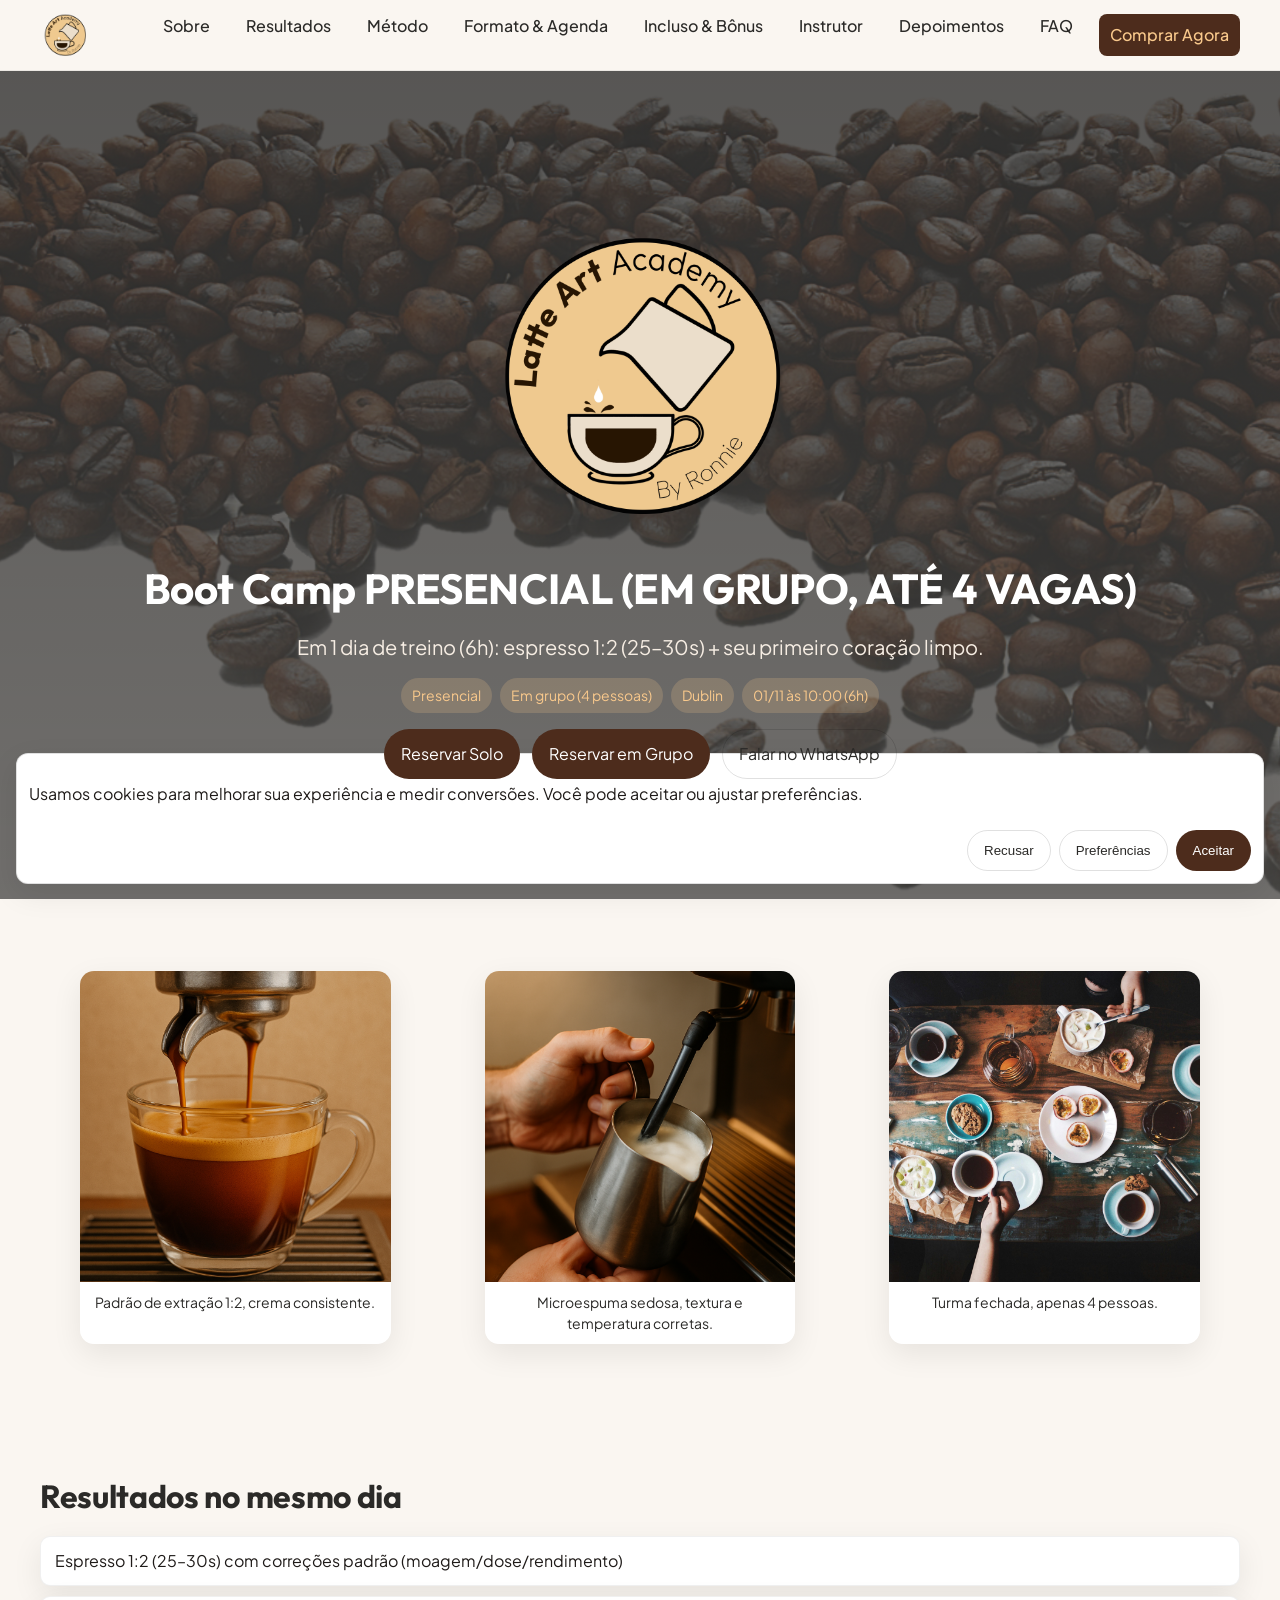
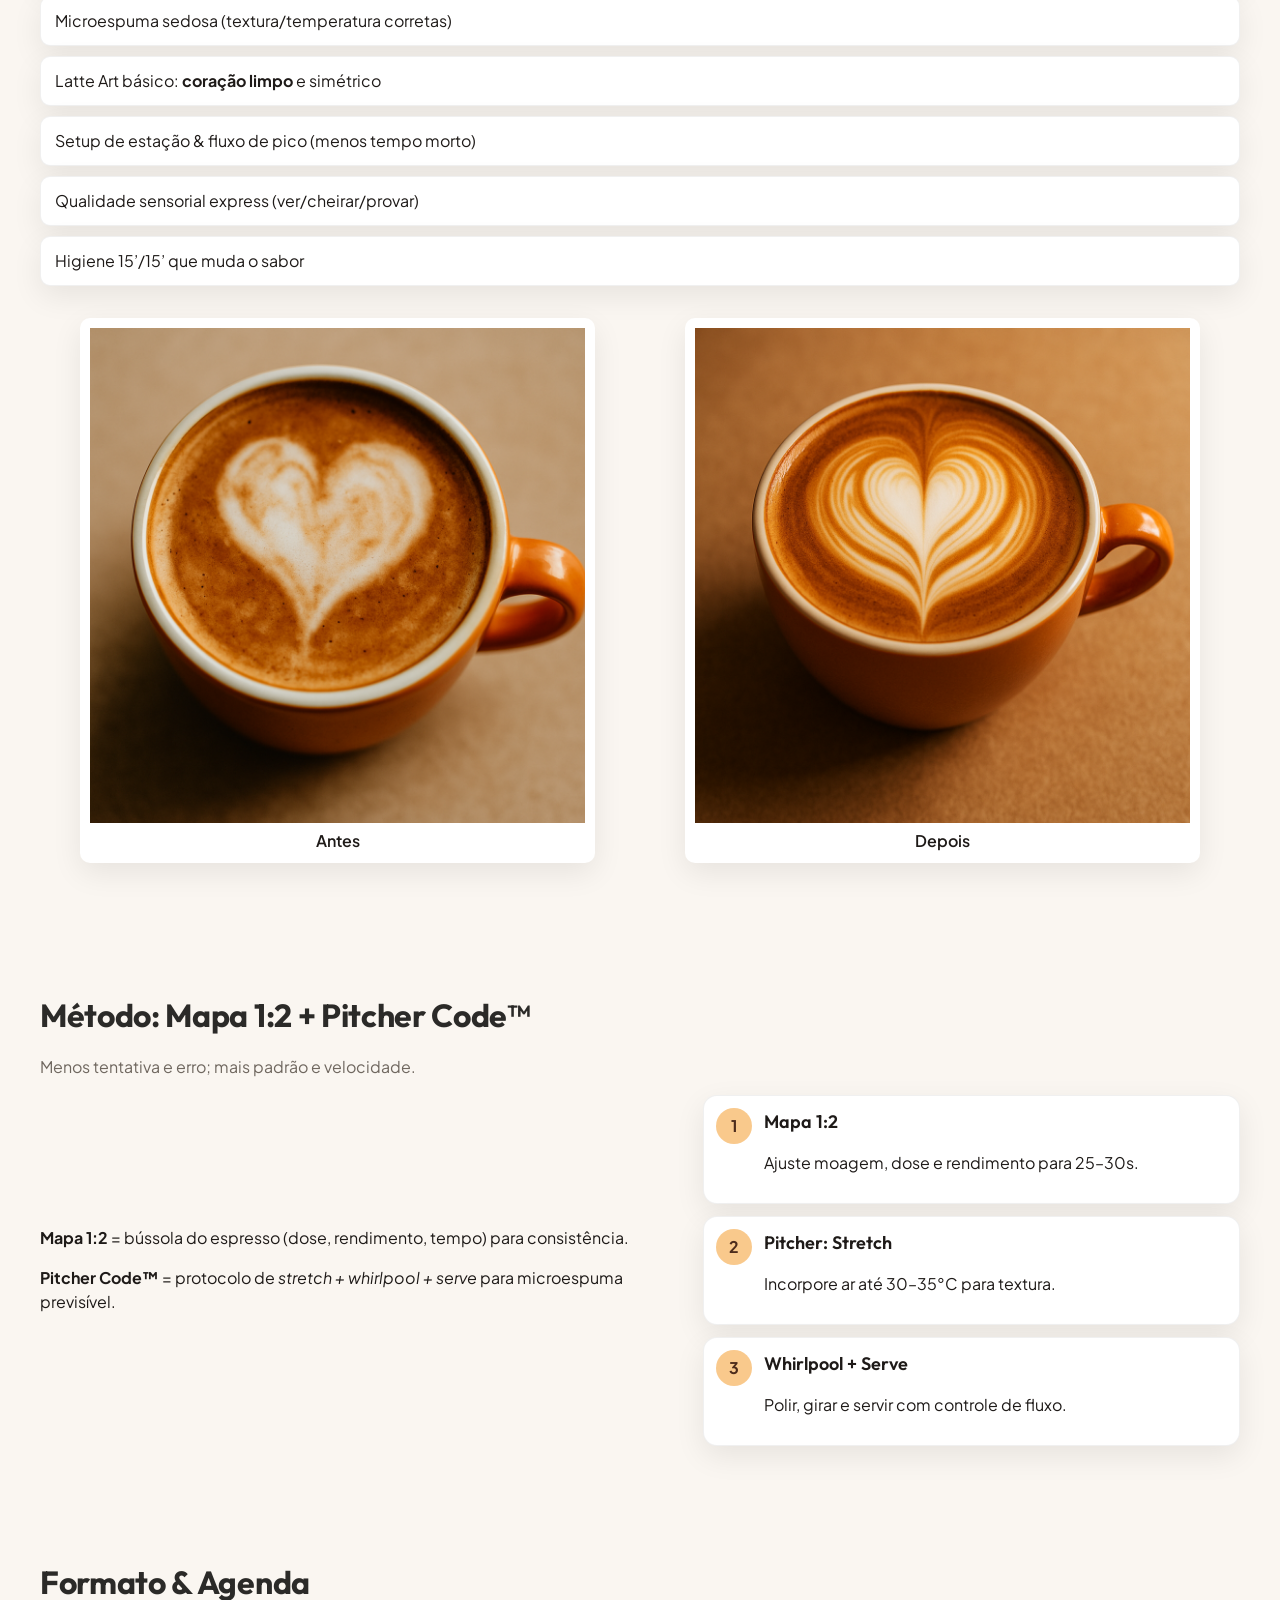
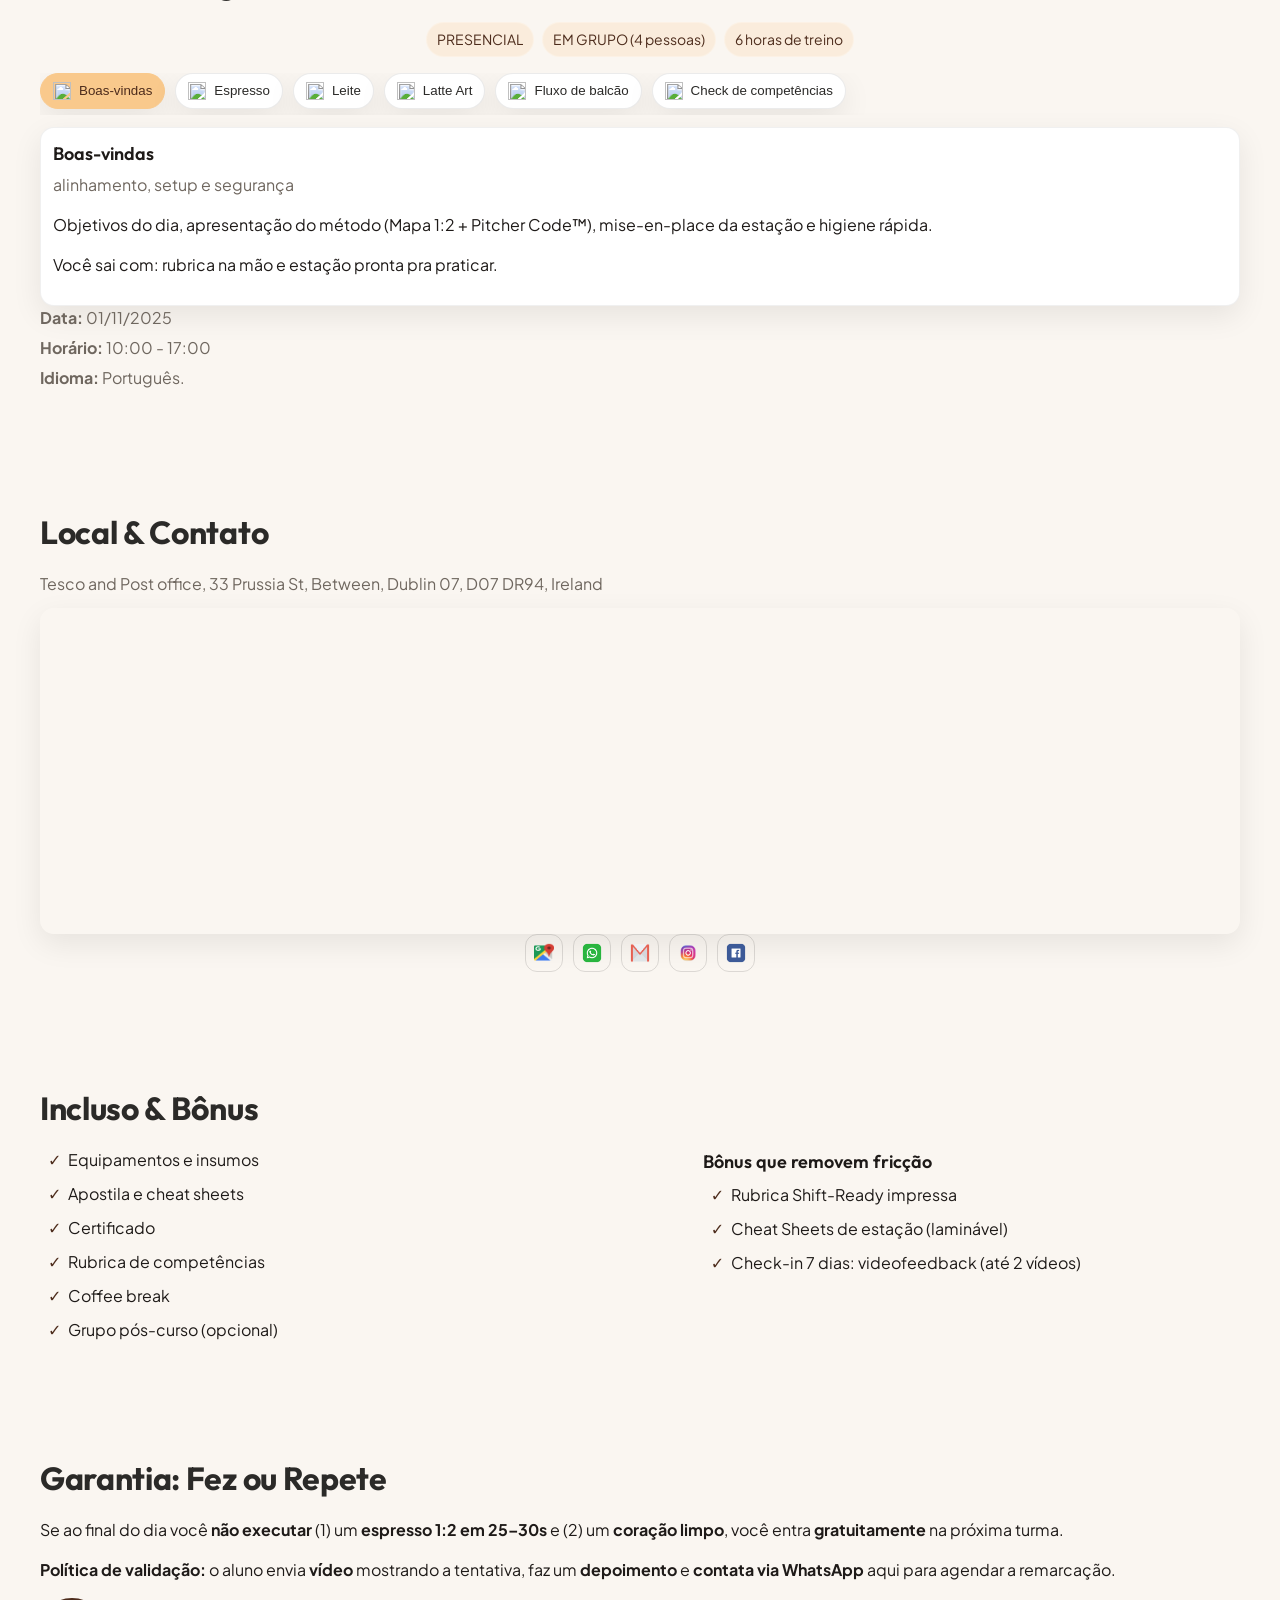
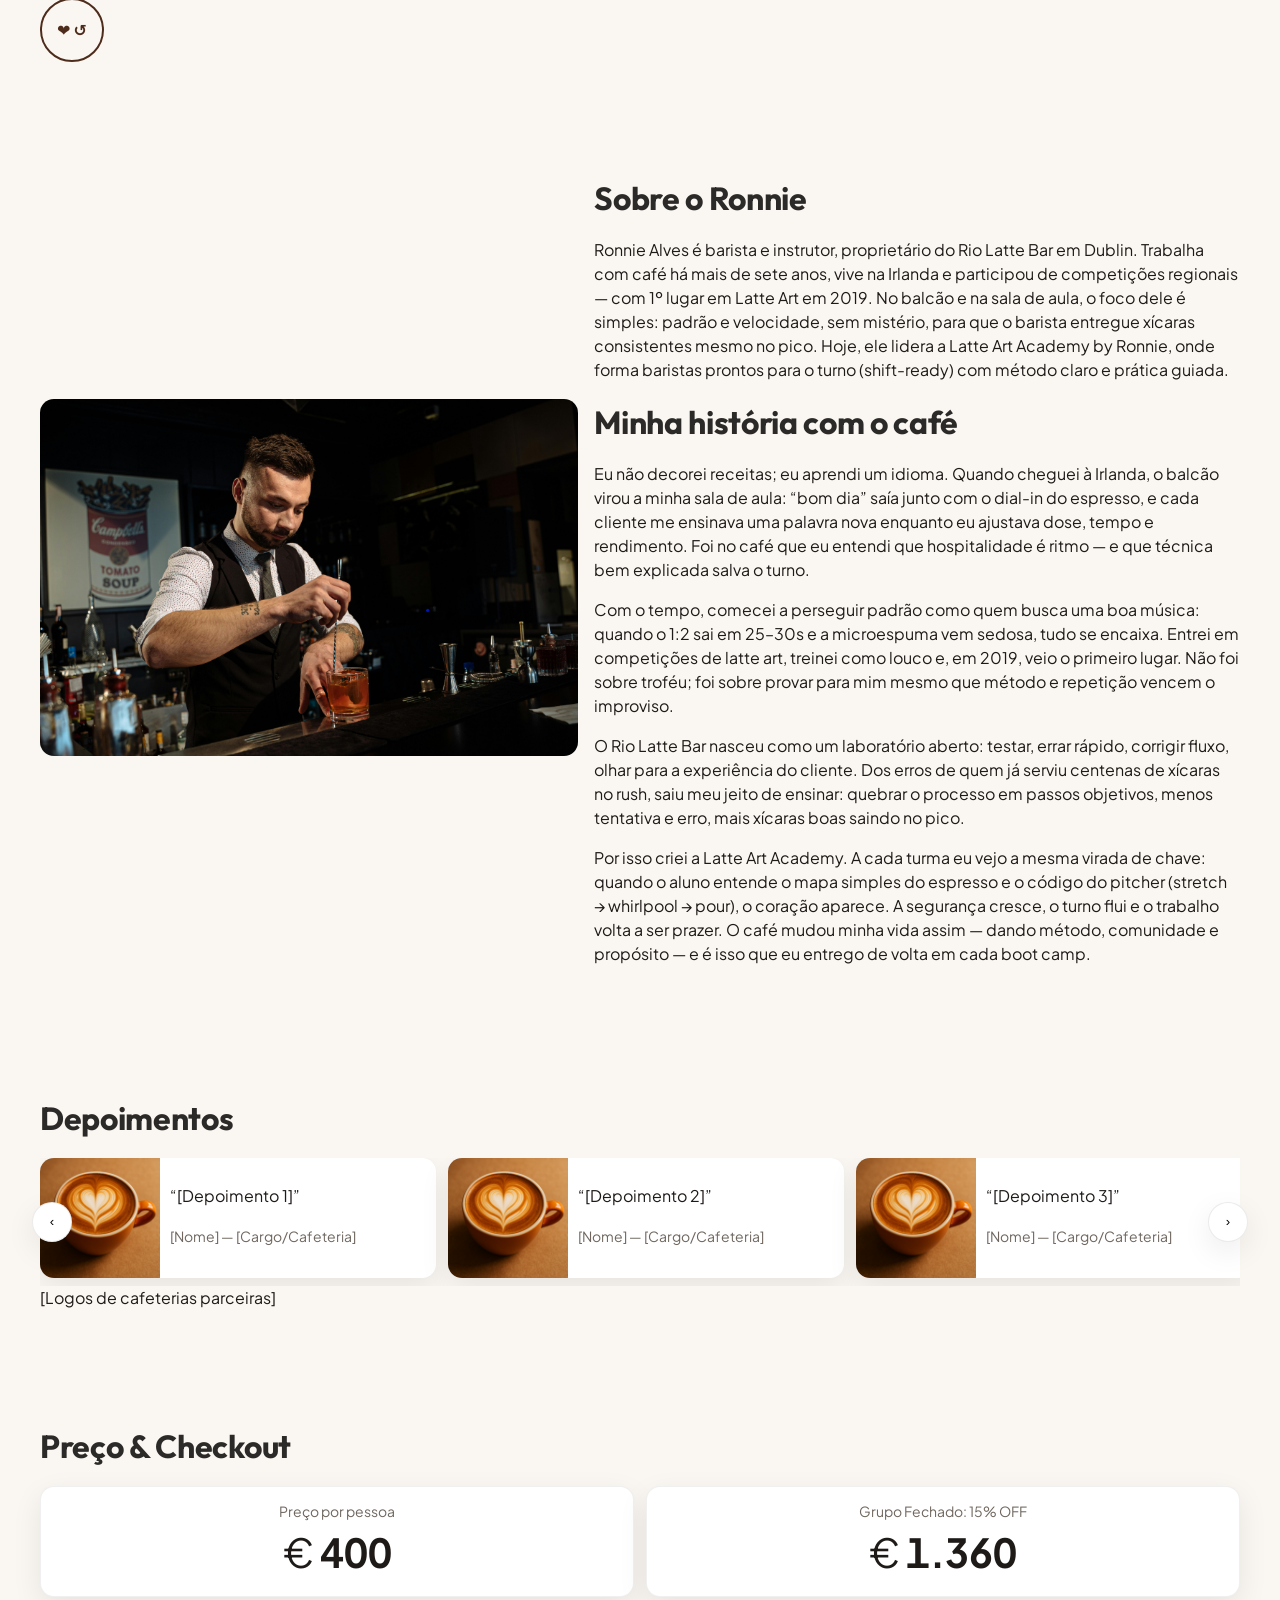
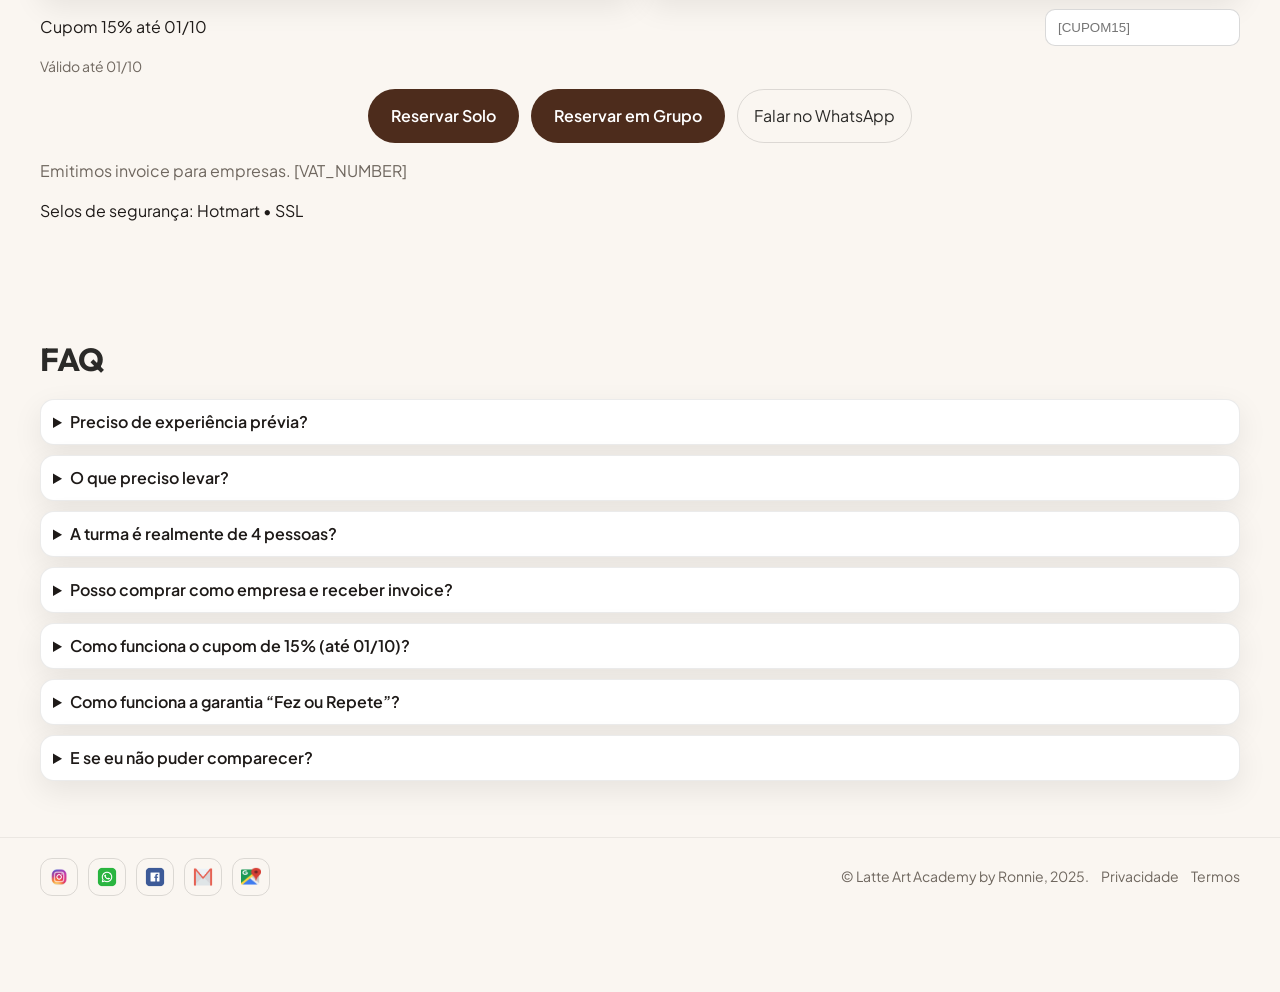
==== commit 1ca096cd: "Implement accessible agenda tabs with detailed course information panels Co-authored-by: grupogalpao" ====
--- a/index.html
+++ b/index.html
@@ -76,7 +76,7 @@
     <header class="site-header" role="banner">
       <div class="container header-inner">
         <a href="#topo" class="brand" aria-label="Ir para o topo">
-          <img src="/Logo_academy.png" alt="Latte Art Academy by Ronnie." width="40" height="40" loading="eager" />
+          <img src="/Logo_academy.png?v=2" alt="Latte Art Academy by Ronnie." width="40" height="40" loading="eager" />
         </a>
         <nav class="main-nav" aria-label="Menu principal">
           <ul>
@@ -207,13 +207,69 @@
             <span class="chip">EM GRUPO (4 pessoas)</span>
             <span class="chip">6 horas de treino</span>
           </div>
-          <div class="timeline">
-            <div class="t-item">Boas-vindas</div>
-            <div class="t-item">Espresso</div>
-            <div class="t-item">Leite</div>
-            <div class="t-item">Latte Art</div>
-            <div class="t-item">Fluxo de balcão</div>
-            <div class="t-item">Check de competências</div>
+          <div class="agenda" role="tablist" aria-label="Agenda do dia">
+            <button class="tab" role="tab" aria-selected="true" aria-controls="panel-bv" id="tab-bv">
+              <img src="/bv.png" alt="" aria-hidden="true" />
+              <span>Boas-vindas</span>
+            </button>
+            <button class="tab" role="tab" aria-selected="false" aria-controls="panel-espresso" id="tab-espresso">
+              <img src="/espresso.png" alt="" aria-hidden="true" />
+              <span>Espresso</span>
+            </button>
+            <button class="tab" role="tab" aria-selected="false" aria-controls="panel-leite" id="tab-leite">
+              <img src="/leite.png" alt="" aria-hidden="true" />
+              <span>Leite</span>
+            </button>
+            <button class="tab" role="tab" aria-selected="false" aria-controls="panel-la" id="tab-la">
+              <img src="/la.png" alt="" aria-hidden="true" />
+              <span>Latte Art</span>
+            </button>
+            <button class="tab" role="tab" aria-selected="false" aria-controls="panel-fdb" id="tab-fdb">
+              <img src="/fdb.png" alt="" aria-hidden="true" />
+              <span>Fluxo de balcão</span>
+            </button>
+            <button class="tab" role="tab" aria-selected="false" aria-controls="panel-cdc" id="tab-cdc">
+              <img src="/cdc.png" alt="" aria-hidden="true" />
+              <span>Check de competências</span>
+            </button>
+          </div>
+          <div class="panels">
+            <section id="panel-bv" class="panel" role="tabpanel" aria-labelledby="tab-bv">
+              <h3>Boas-vindas</h3>
+              <p class="sublabel">alinhamento, setup e segurança</p>
+              <p class="short">Objetivos do dia, apresentação do método (Mapa 1:2 + Pitcher Code™), mise-en-place da estação e higiene rápida.</p>
+              <p class="outcome">Você sai com: rubrica na mão e estação pronta pra praticar.</p>
+            </section>
+            <section id="panel-espresso" class="panel" role="tabpanel" aria-labelledby="tab-espresso" hidden>
+              <h3>Espresso</h3>
+              <p class="sublabel">1:2 em 25–30s, sem adivinhação</p>
+              <p class="short">Dial-in guiado (dose, rendimento, tempo), distribuição/compactação, leitura de fluxo/crema e correções ao vivo para sub/super extração.</p>
+              <p class="outcome">Você sai com: 2 shots seguidos dentro da janela 25–30s.</p>
+            </section>
+            <section id="panel-leite" class="panel" role="tabpanel" aria-labelledby="tab-leite" hidden>
+              <h3>Leite</h3>
+              <p class="sublabel">microespuma previsível, toda vez</p>
+              <p class="short">Pitcher Code™ (stretch → whirlpool → servir), volumes e temperatura, 5 exercícios para tirar bolhas e ganhar textura sedosa.</p>
+              <p class="outcome">Você sai com: leite brilhante e estável, pronto pro desenho.</p>
+            </section>
+            <section id="panel-la" class="panel" role="tabpanel" aria-labelledby="tab-la" hidden>
+              <h3>Latte Art</h3>
+              <p class="sublabel">seu primeiro coração limpo</p>
+              <p class="short">controle de altura e fluxo, ângulo da xícara, entrada/fechamento do desenho e drills de precisão.</p>
+              <p class="outcome">Você sai com: um coração simétrico fotografável.</p>
+            </section>
+            <section id="panel-fdb" class="panel" role="tabpanel" aria-labelledby="tab-fdb" hidden>
+              <h3>Fluxo de balcão</h3>
+              <p class="sublabel">padrão + velocidade no pico</p>
+              <p class="short">ordem de preparo (quente/gelado), fila de shots, pitchers, comunicação com caixa/cozinha e redução de tempo morto.</p>
+              <p class="outcome">Você sai com: um mini-roteiro para atender mais rápido sem perder qualidade.</p>
+            </section>
+            <section id="panel-cdc" class="panel" role="tabpanel" aria-labelledby="tab-cdc" hidden>
+              <h3>Check de competências</h3>
+              <p class="sublabel">validação e próximos passos</p>
+              <p class="short">aplicação da Rubrica Shift-Ready (espresso 1:2, leite, coração, higiene/estação) + feedback individual, certificado e plano de prática.</p>
+              <p class="outcome">Você sai com: aprovação registrada — e, se não bater os 2 resultados, “Fez ou Repete” na próxima turma.</p>
+            </section>
           </div>
           <div class="event-meta">
             <p><strong>Data:</strong> 01/11/2025</p>
--- a/styles.css
+++ b/styles.css
@@ -113,8 +113,13 @@
   .method-grid { grid-template-columns: 1.2fr 1fr; align-items: center; }
 }
 
-.timeline { display: grid; grid-auto-flow: column; grid-auto-columns: 1fr; gap: 10px; overflow-x: auto; padding-bottom: 6px; }
-.t-item { background: var(--white); border: 1px solid rgba(0,0,0,.06); border-radius: var(--radius); padding: 12px; white-space: nowrap; text-align: center; box-shadow: var(--shadow); }
+.agenda { display: grid; grid-auto-flow: column; grid-auto-columns: max-content; gap: 10px; overflow-x: auto; padding-bottom: 6px; }
+.tab { background: var(--white); border: 1px solid rgba(0,0,0,.08); color: var(--charcoal); border-radius: 999px; padding: 8px 12px; display: inline-flex; align-items: center; gap: 8px; box-shadow: var(--shadow); cursor: pointer; }
+.tab[aria-selected="true"] { background: var(--surface); color: var(--primary); border-color: var(--surface); }
+.tab img { width: 18px; height: 18px; object-fit: contain; }
+.panels { margin-top: 12px; display: grid; gap: 10px; }
+.panel { background: var(--white); border: 1px solid rgba(0,0,0,.06); border-radius: var(--radius); padding: 12px; box-shadow: var(--shadow); }
+.panel .sublabel { color: var(--muted); margin-top: -2px; }
 
 .event-meta p { margin: 0 0 6px; color: var(--muted); }
 .map-wrap { margin-top: 12px; border-radius: var(--radius); overflow: hidden; box-shadow: var(--shadow); }
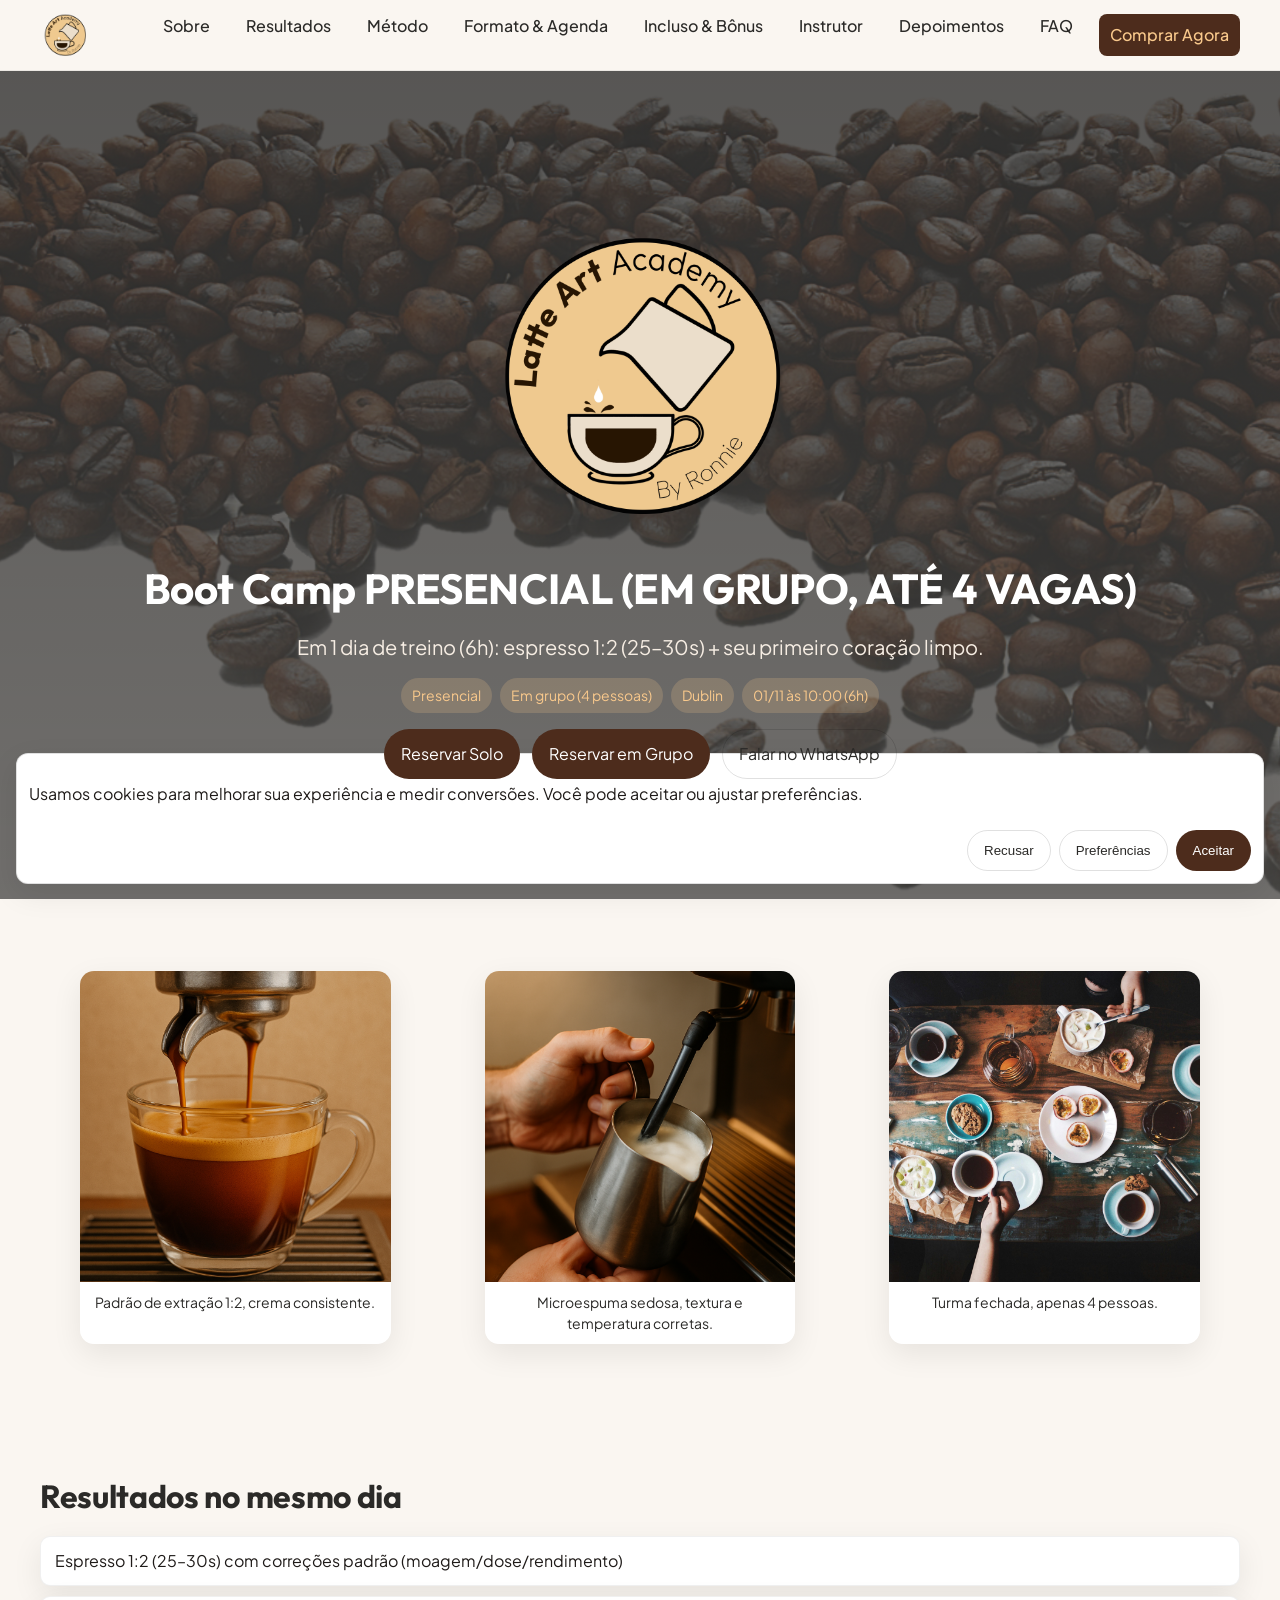
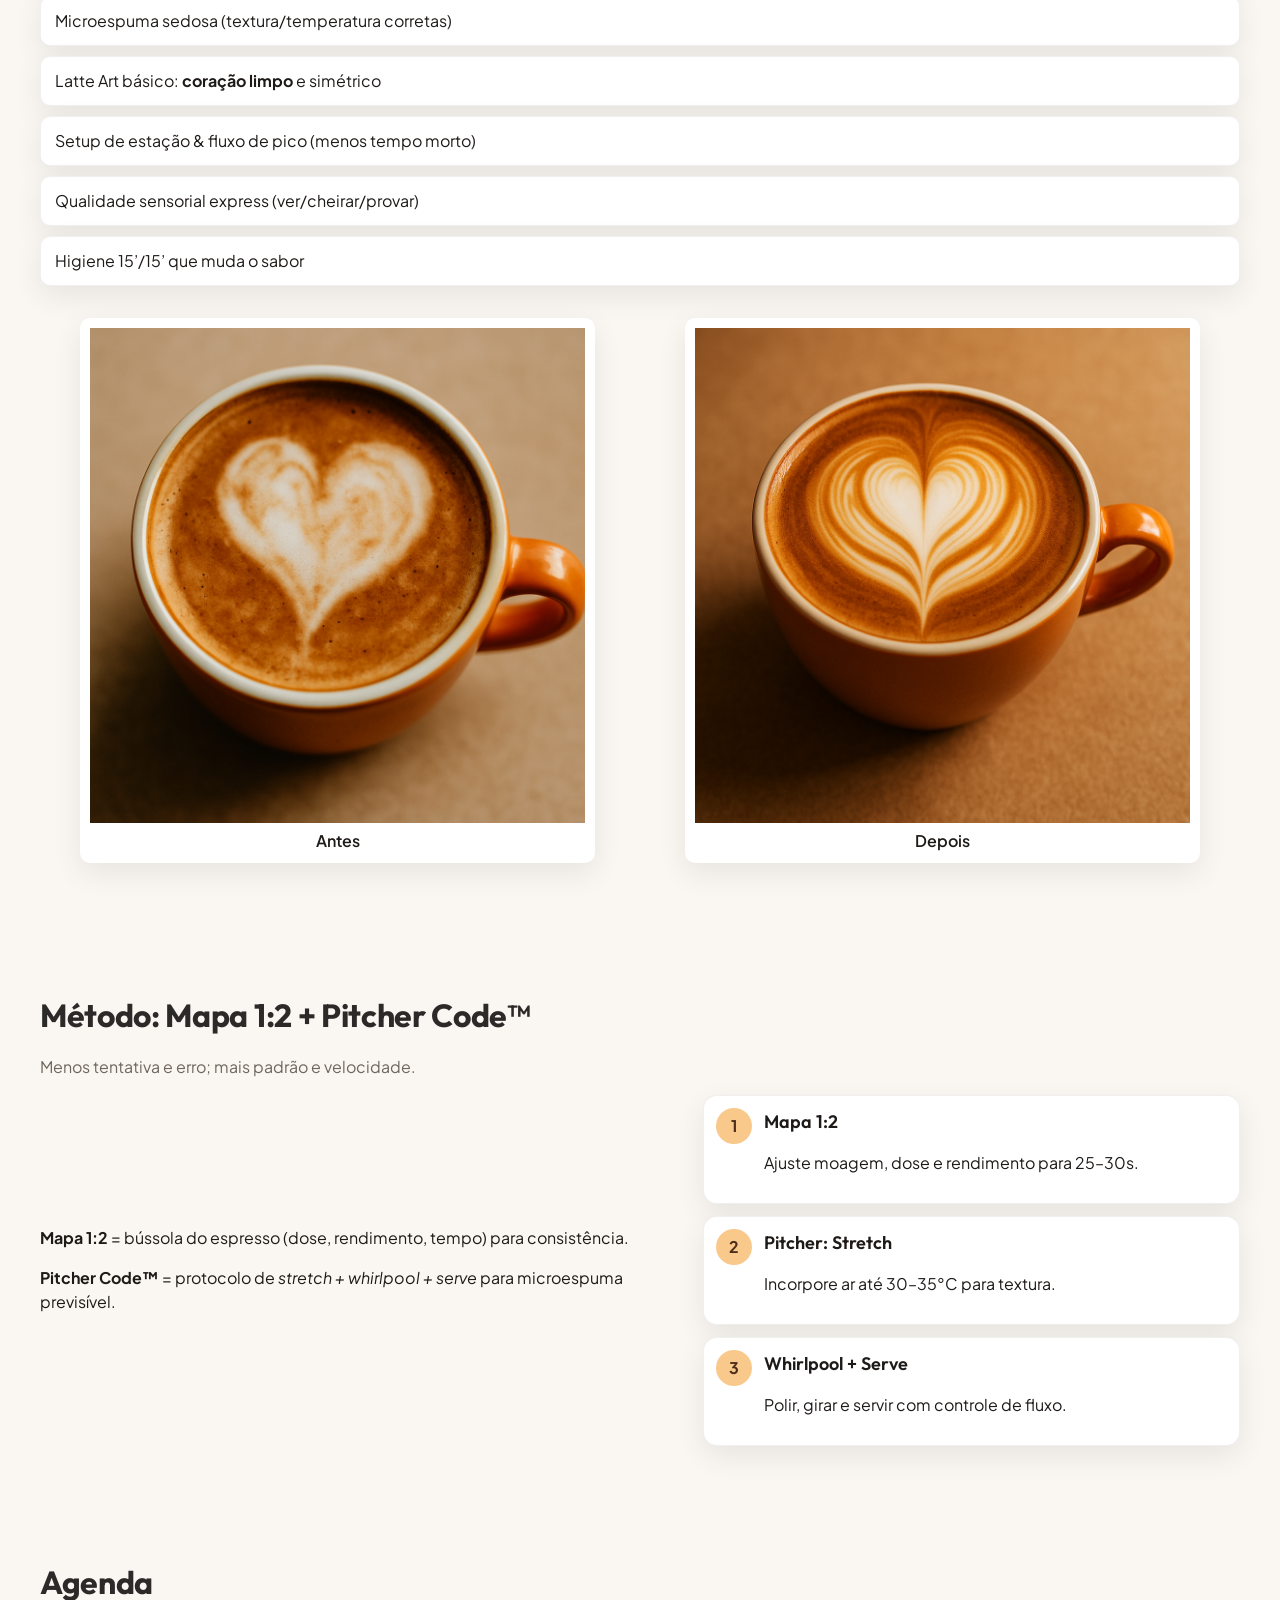
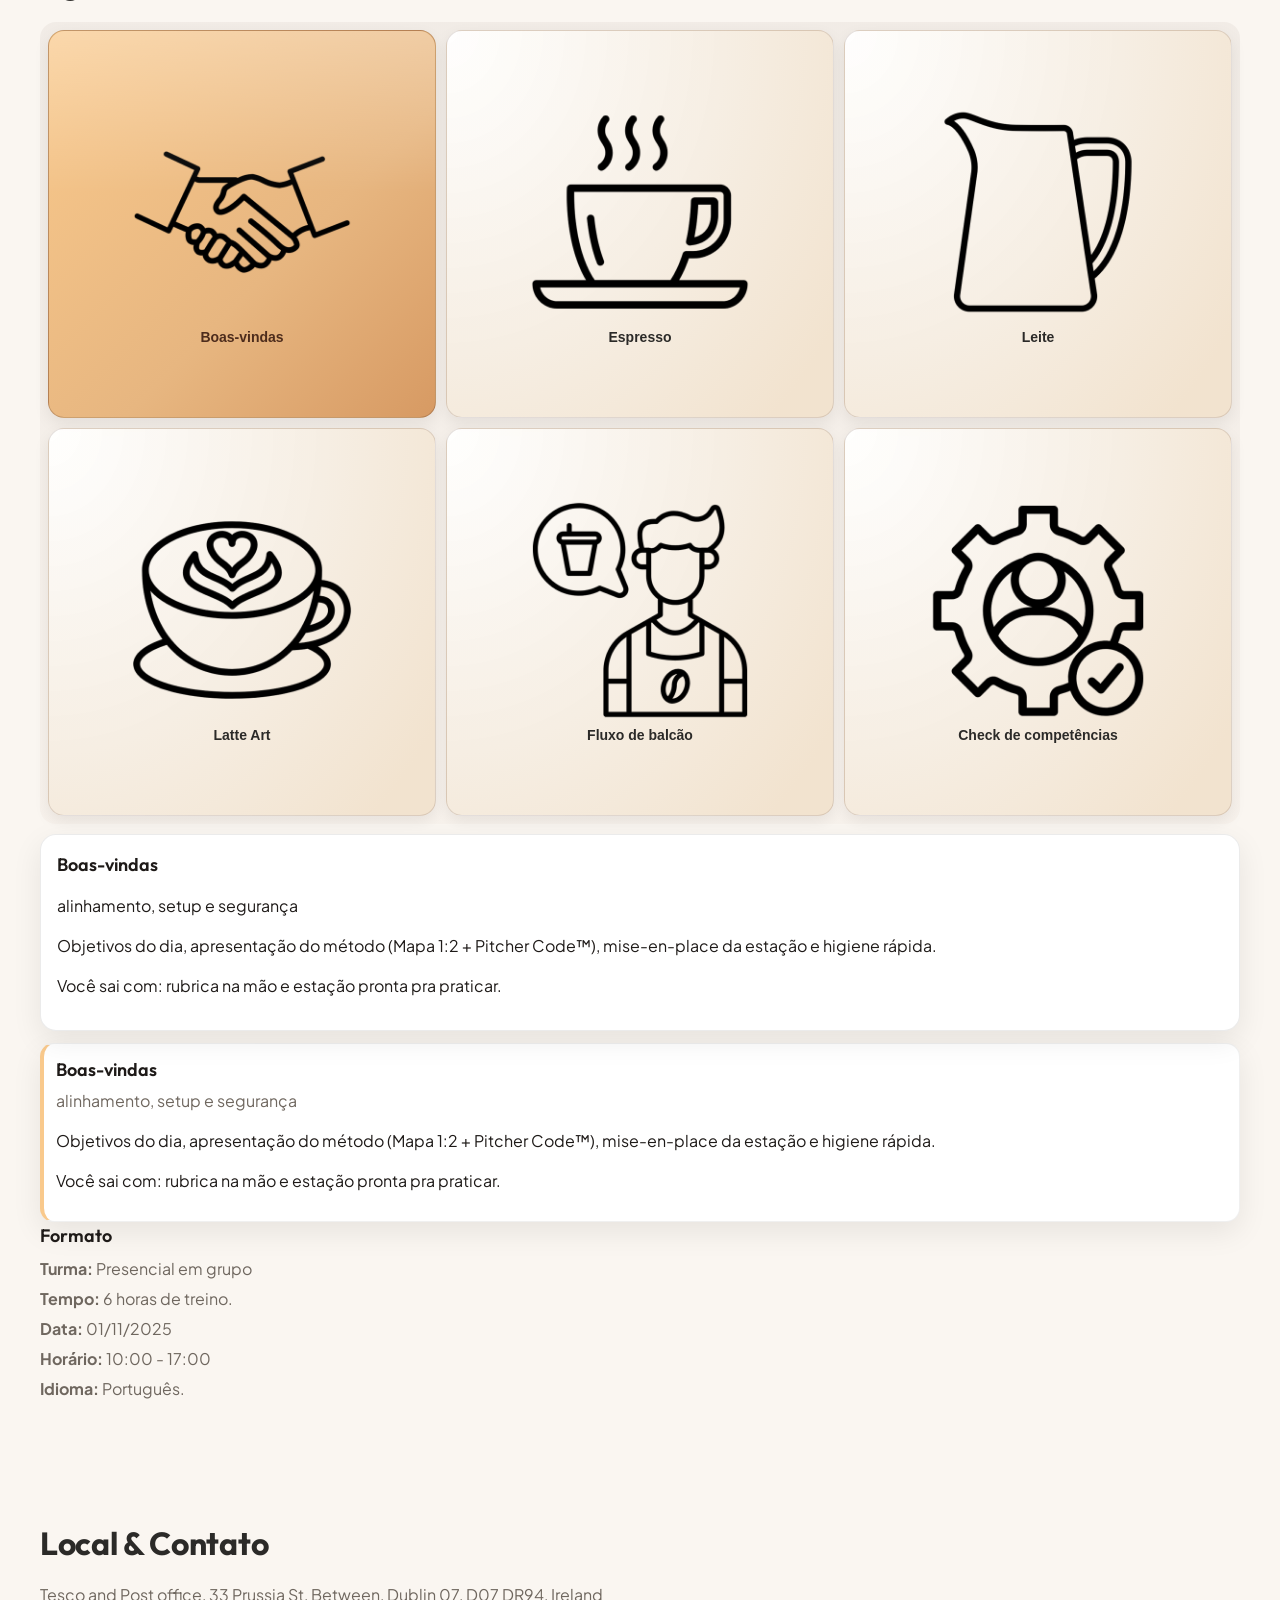
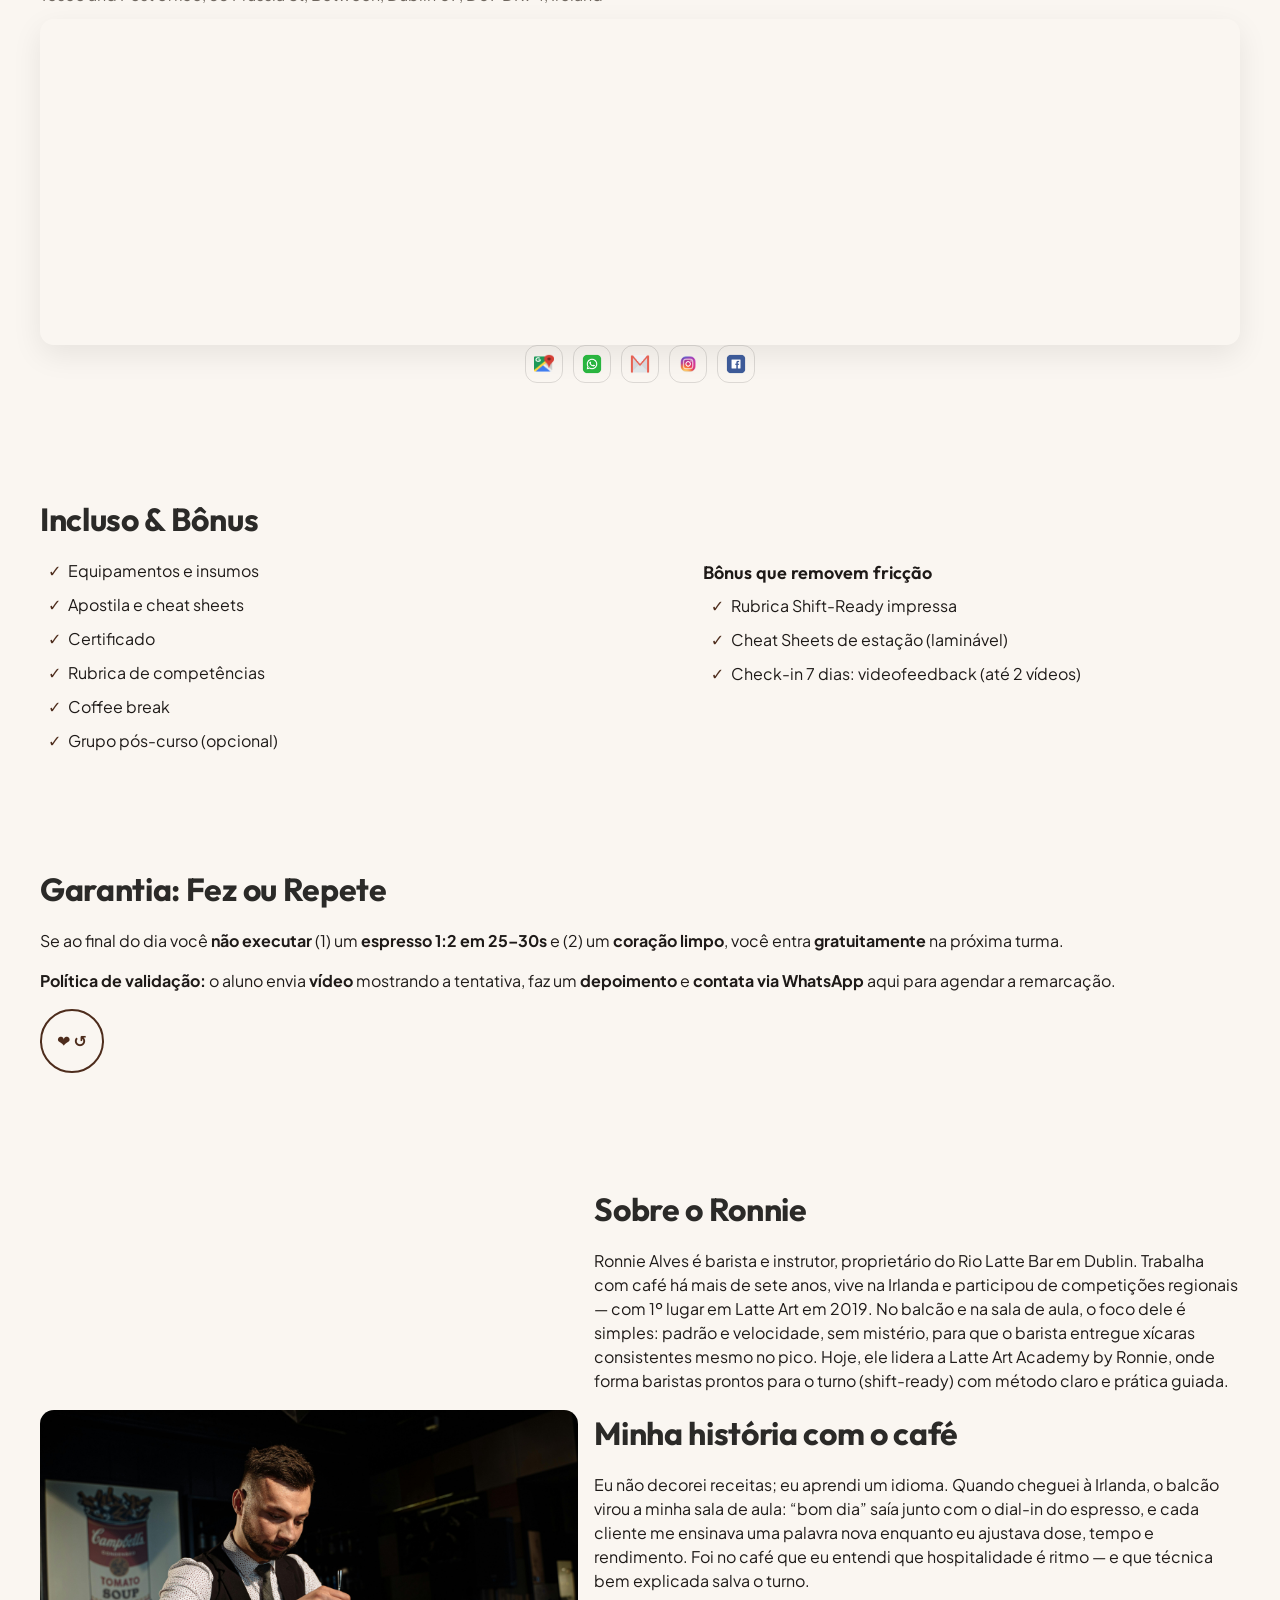
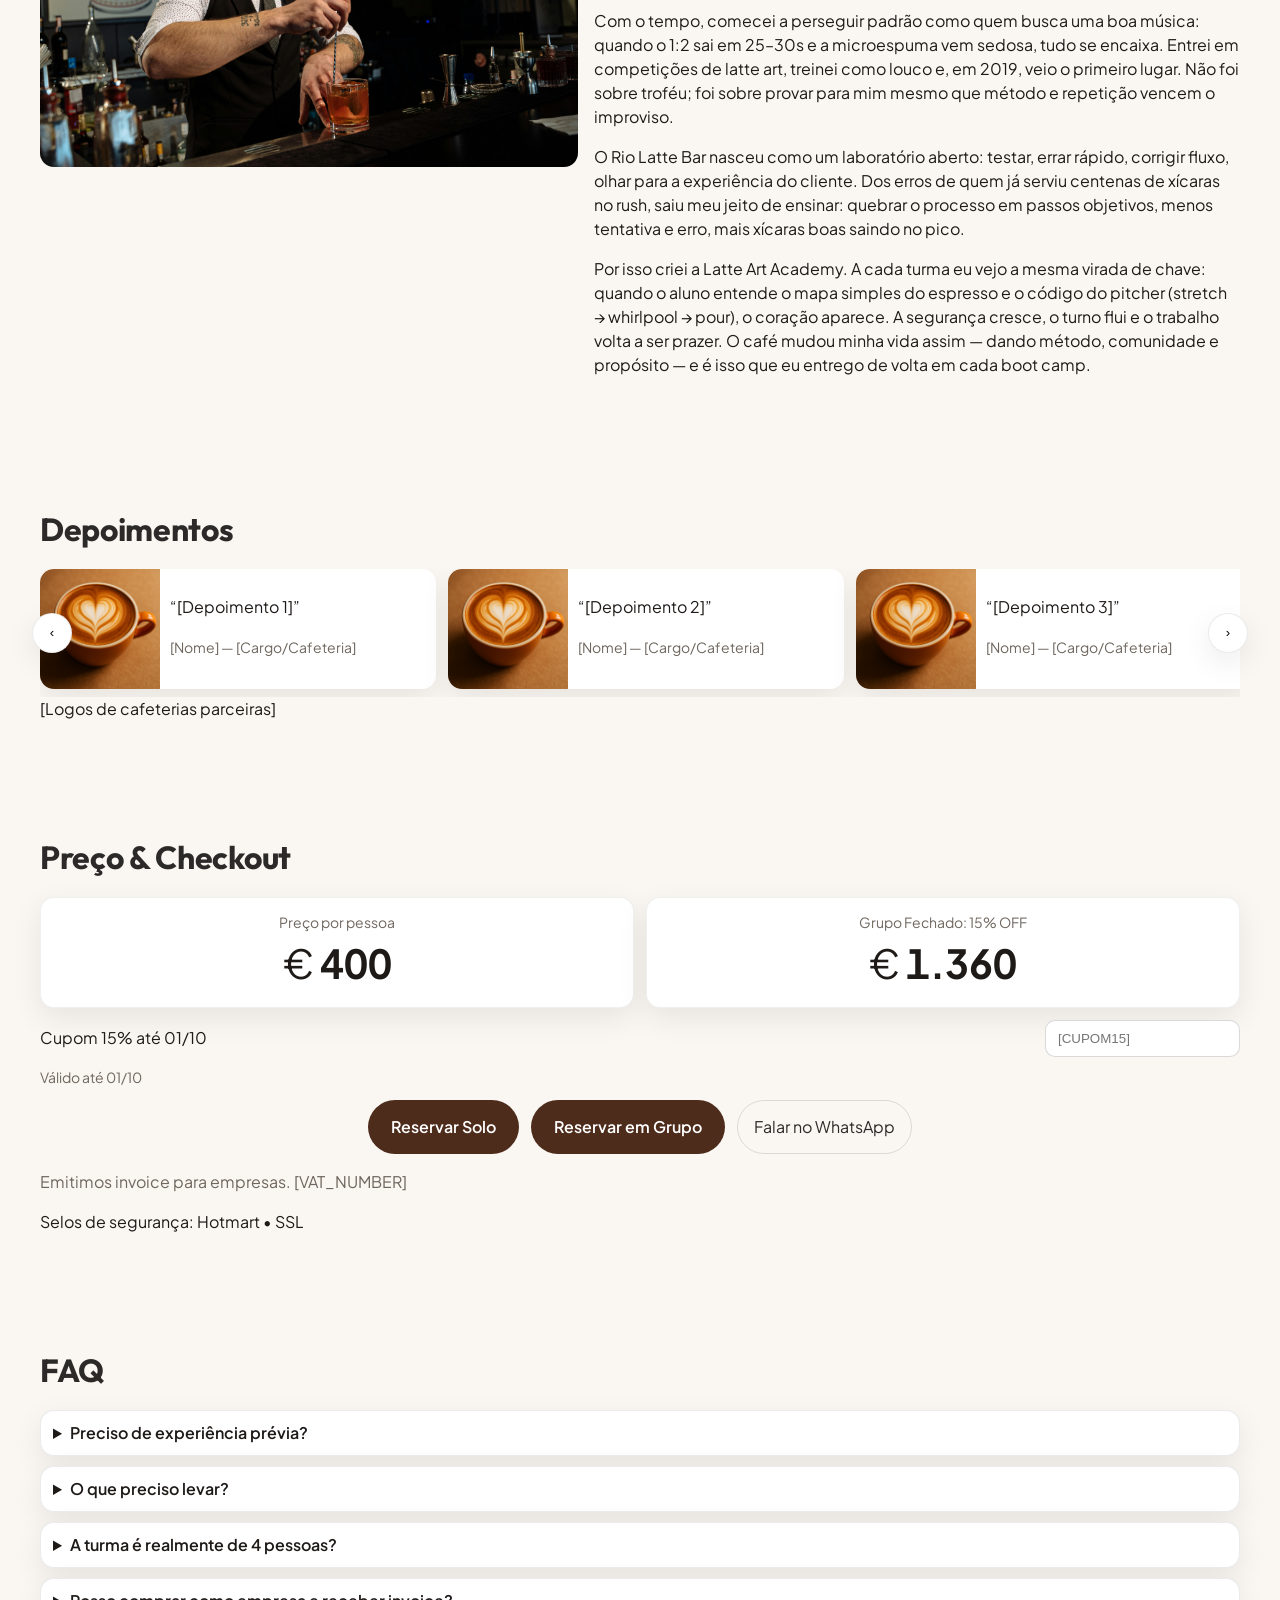
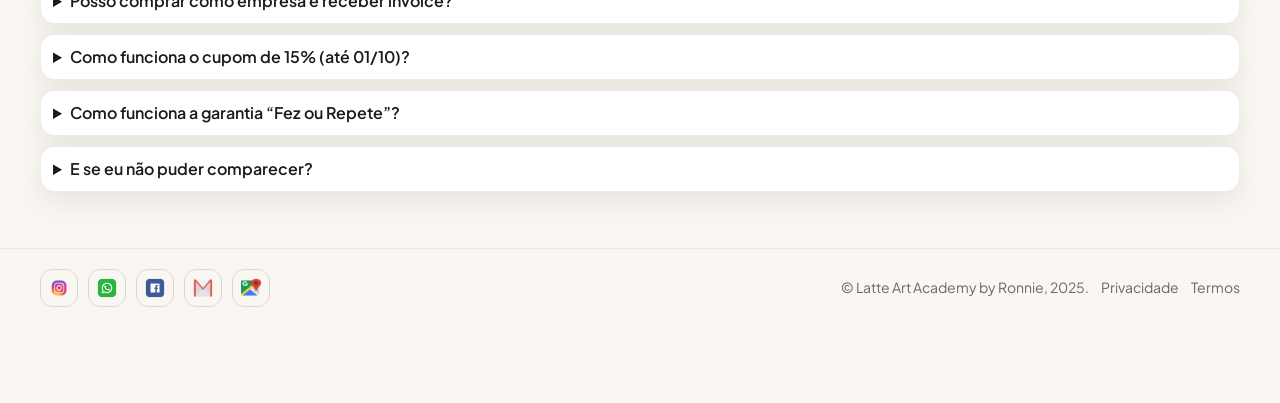
==== commit 1d46f09f: "Implement agenda flyout with interactive panel details and responsive layout Co-authored-by: grupoga" ====
--- a/index.html
+++ b/index.html
@@ -199,14 +199,9 @@
       </section>
 
       <!-- Formato & Agenda -->
-      <section id="formato" class="format" aria-label="Formato e agenda">
-        <div class="container">
-          <h2>Formato &amp; Agenda</h2>
-          <div class="chips">
-            <span class="chip">PRESENCIAL</span>
-            <span class="chip">EM GRUPO (4 pessoas)</span>
-            <span class="chip">6 horas de treino</span>
-          </div>
+      <section id="formato" class="format" aria-label="Agenda">
+        <div class="container">
+          <h2>Agenda</h2>
           <div class="agenda" role="tablist" aria-label="Agenda do dia">
             <button class="tab" role="tab" aria-selected="true" aria-controls="panel-bv" id="tab-bv">
               <img src="/bv.png" alt="" aria-hidden="true" />
@@ -233,6 +228,7 @@
               <span>Check de competências</span>
             </button>
           </div>
+          <div class="agenda-flyout" hidden role="region" aria-live="polite"></div>
           <div class="panels">
             <section id="panel-bv" class="panel" role="tabpanel" aria-labelledby="tab-bv">
               <h3>Boas-vindas</h3>
@@ -272,6 +268,9 @@
             </section>
           </div>
           <div class="event-meta">
+            <h3>Formato</h3>
+            <p><strong>Turma:</strong> Presencial em grupo</p>
+            <p><strong>Tempo:</strong> 6 horas de treino.</p>
             <p><strong>Data:</strong> 01/11/2025</p>
             <p><strong>Horário:</strong> 10:00 - 17:00</p>
             <p><strong>Idioma:</strong> Português.</p>
--- a/styles.css
+++ b/styles.css
@@ -113,13 +113,29 @@
   .method-grid { grid-template-columns: 1.2fr 1fr; align-items: center; }
 }
 
-.agenda { display: grid; grid-auto-flow: column; grid-auto-columns: max-content; gap: 10px; overflow-x: auto; padding-bottom: 6px; }
-.tab { background: var(--white); border: 1px solid rgba(0,0,0,.08); color: var(--charcoal); border-radius: 999px; padding: 8px 12px; display: inline-flex; align-items: center; gap: 8px; box-shadow: var(--shadow); cursor: pointer; }
-.tab[aria-selected="true"] { background: var(--surface); color: var(--primary); border-color: var(--surface); }
-.tab img { width: 18px; height: 18px; object-fit: contain; }
+.agenda { display: grid; grid-template-columns: repeat(2, minmax(0, 1fr)); gap: 10px; overflow: visible; padding: 8px; border-radius: 16px; background: linear-gradient(180deg, rgba(77,44,28,0.05), rgba(168,110,74,0.03)); }
+.tab { position: relative; background: radial-gradient(120% 140% at 0% 0%, rgba(255,255,255,0.95) 0%, #F6EEE3 60%, #F2E3CF 100%); border: 1px solid rgba(77,44,28,0.15); color: var(--charcoal); border-radius: 16px; padding: 8px; display: flex; flex-direction: column; align-items: center; justify-content: center; width: 100%; aspect-ratio: 1 / 1; gap: 6px; box-shadow: 0 6px 16px rgba(0,0,0,.07); cursor: pointer; transition: transform .18s ease, box-shadow .18s ease, background .3s ease, color .2s ease; text-align: center; }
+.tab::before { content: ""; position: absolute; inset: 0; border-radius: inherit; background: linear-gradient(180deg, rgba(255,255,255,.55), rgba(255,255,255,0) 42%); opacity: .0; transition: opacity .25s ease; pointer-events: none; }
+.tab:hover { transform: translateY(-2px); box-shadow: 0 10px 22px rgba(0,0,0,.10); }
+.tab[aria-selected="true"] { background: linear-gradient(135deg, #F9C98C 0%, #E7B680 60%, #D79A63 100%); color: var(--primary); border-color: rgba(77,44,28,0.25); }
+.tab[aria-selected="true"]::before { opacity: .5; }
+.tab img { width: 60%; height: 60%; object-fit: contain; background: transparent; border: none; border-radius: 8px; padding: 0; box-shadow: none; }
+.tab span { display: block; font-weight: 600; font-size: 14px; line-height: 1.2; }
 .panels { margin-top: 12px; display: grid; gap: 10px; }
-.panel { background: var(--white); border: 1px solid rgba(0,0,0,.06); border-radius: var(--radius); padding: 12px; box-shadow: var(--shadow); }
+.panel { background: var(--white); border: 1px solid rgba(0,0,0,.06); border-radius: var(--radius); padding: 12px; box-shadow: var(--shadow); border-left: 4px solid var(--surface); }
 .panel .sublabel { color: var(--muted); margin-top: -2px; }
+/* Flyout beside grid */
+.agenda-flyout { position: relative; margin-top: 10px; }
+.agenda-flyout[hidden] { display: none; }
+@media (min-width: 900px) {
+  .format .container { display: grid; grid-template-columns: 1fr; }
+  .agenda { grid-template-columns: repeat(3, minmax(0, 1fr)); }
+  .agenda-wrap { display: grid; grid-template-columns: 1fr 1fr; gap: 14px; }
+}
+.agenda-flyout .fly-panel { background: var(--white); border: 1px solid rgba(0,0,0,.08); border-radius: 16px; padding: 16px; box-shadow: var(--shadow); animation: slideIn .25s ease; }
+@keyframes slideIn { from { opacity: 0; transform: translateX(10px); } to { opacity: 1; transform: translateX(0); } }
+@media (min-width: 900px) { .agenda { grid-template-columns: repeat(3, minmax(0, 1fr)); } }
+@media (prefers-reduced-motion: reduce) { .tab, .tab:hover { transition: none; transform: none; } }
 
 .event-meta p { margin: 0 0 6px; color: var(--muted); }
 .map-wrap { margin-top: 12px; border-radius: var(--radius); overflow: hidden; box-shadow: var(--shadow); }
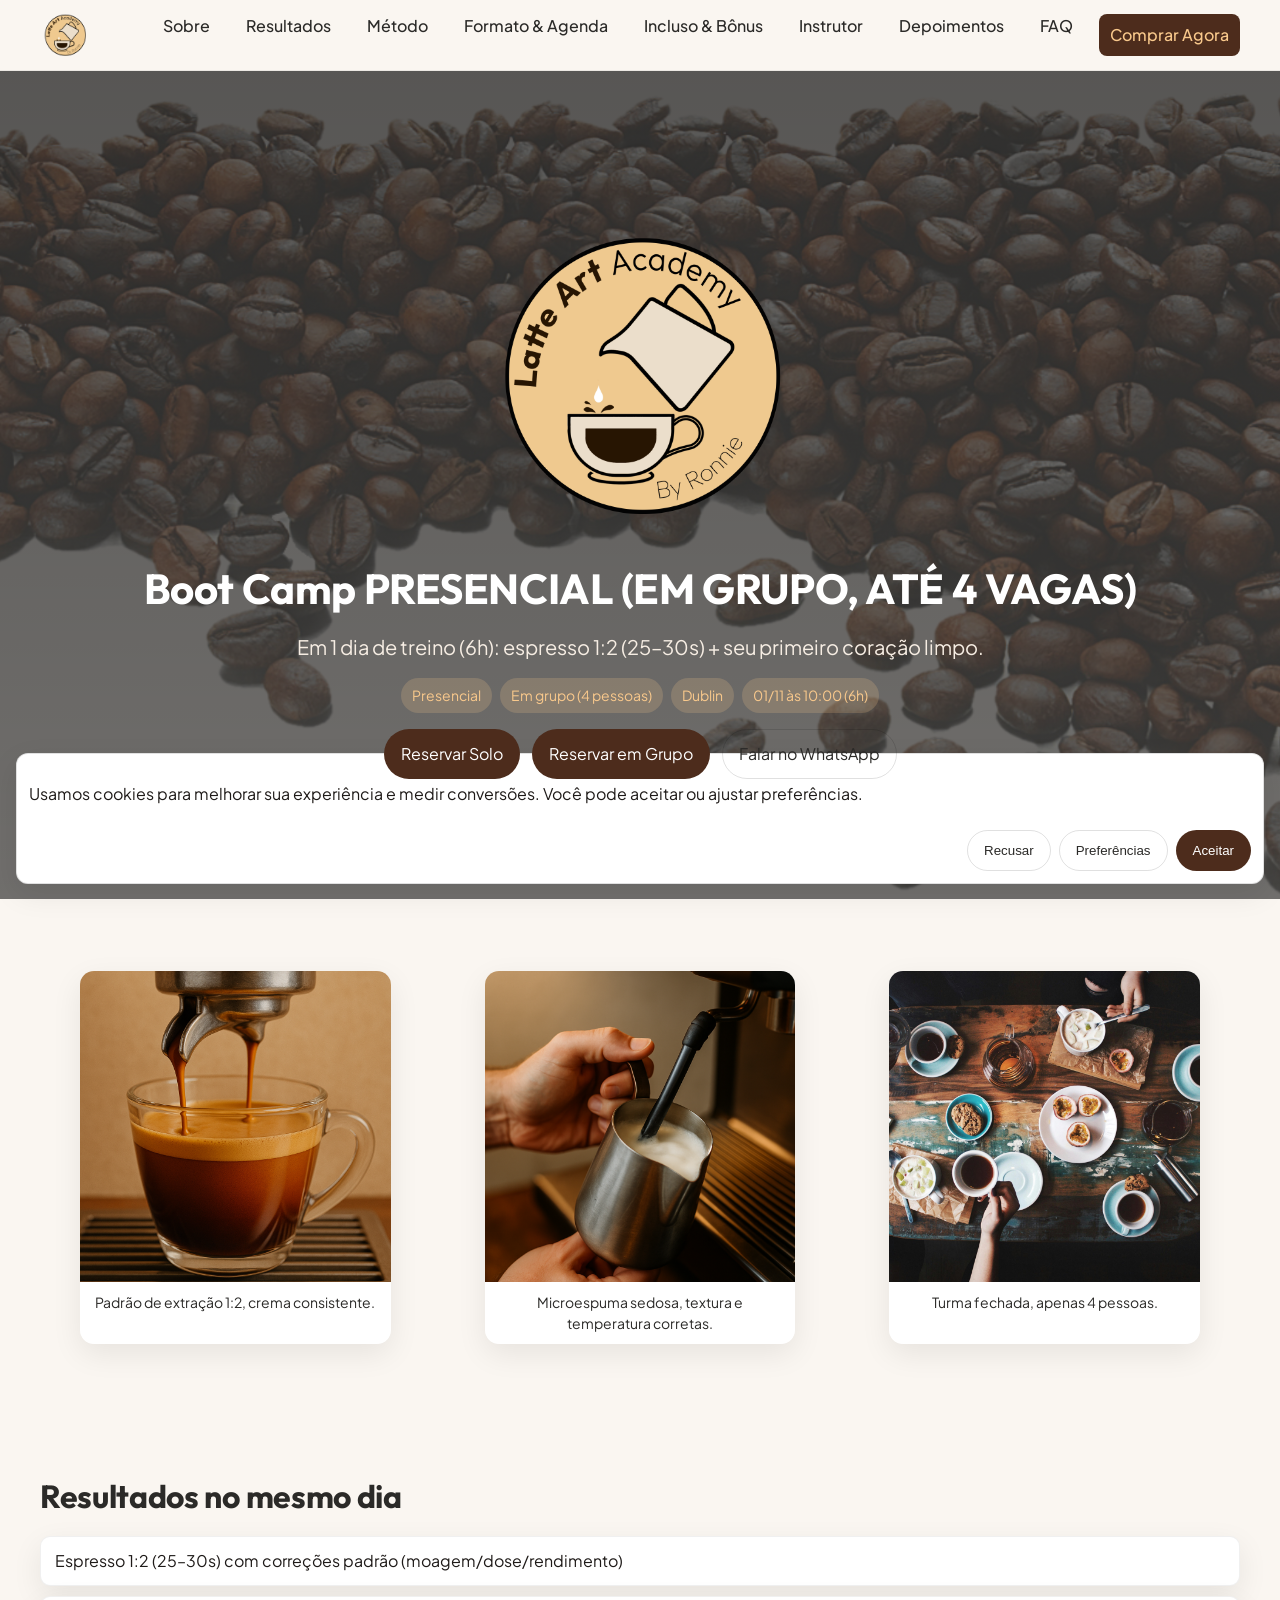
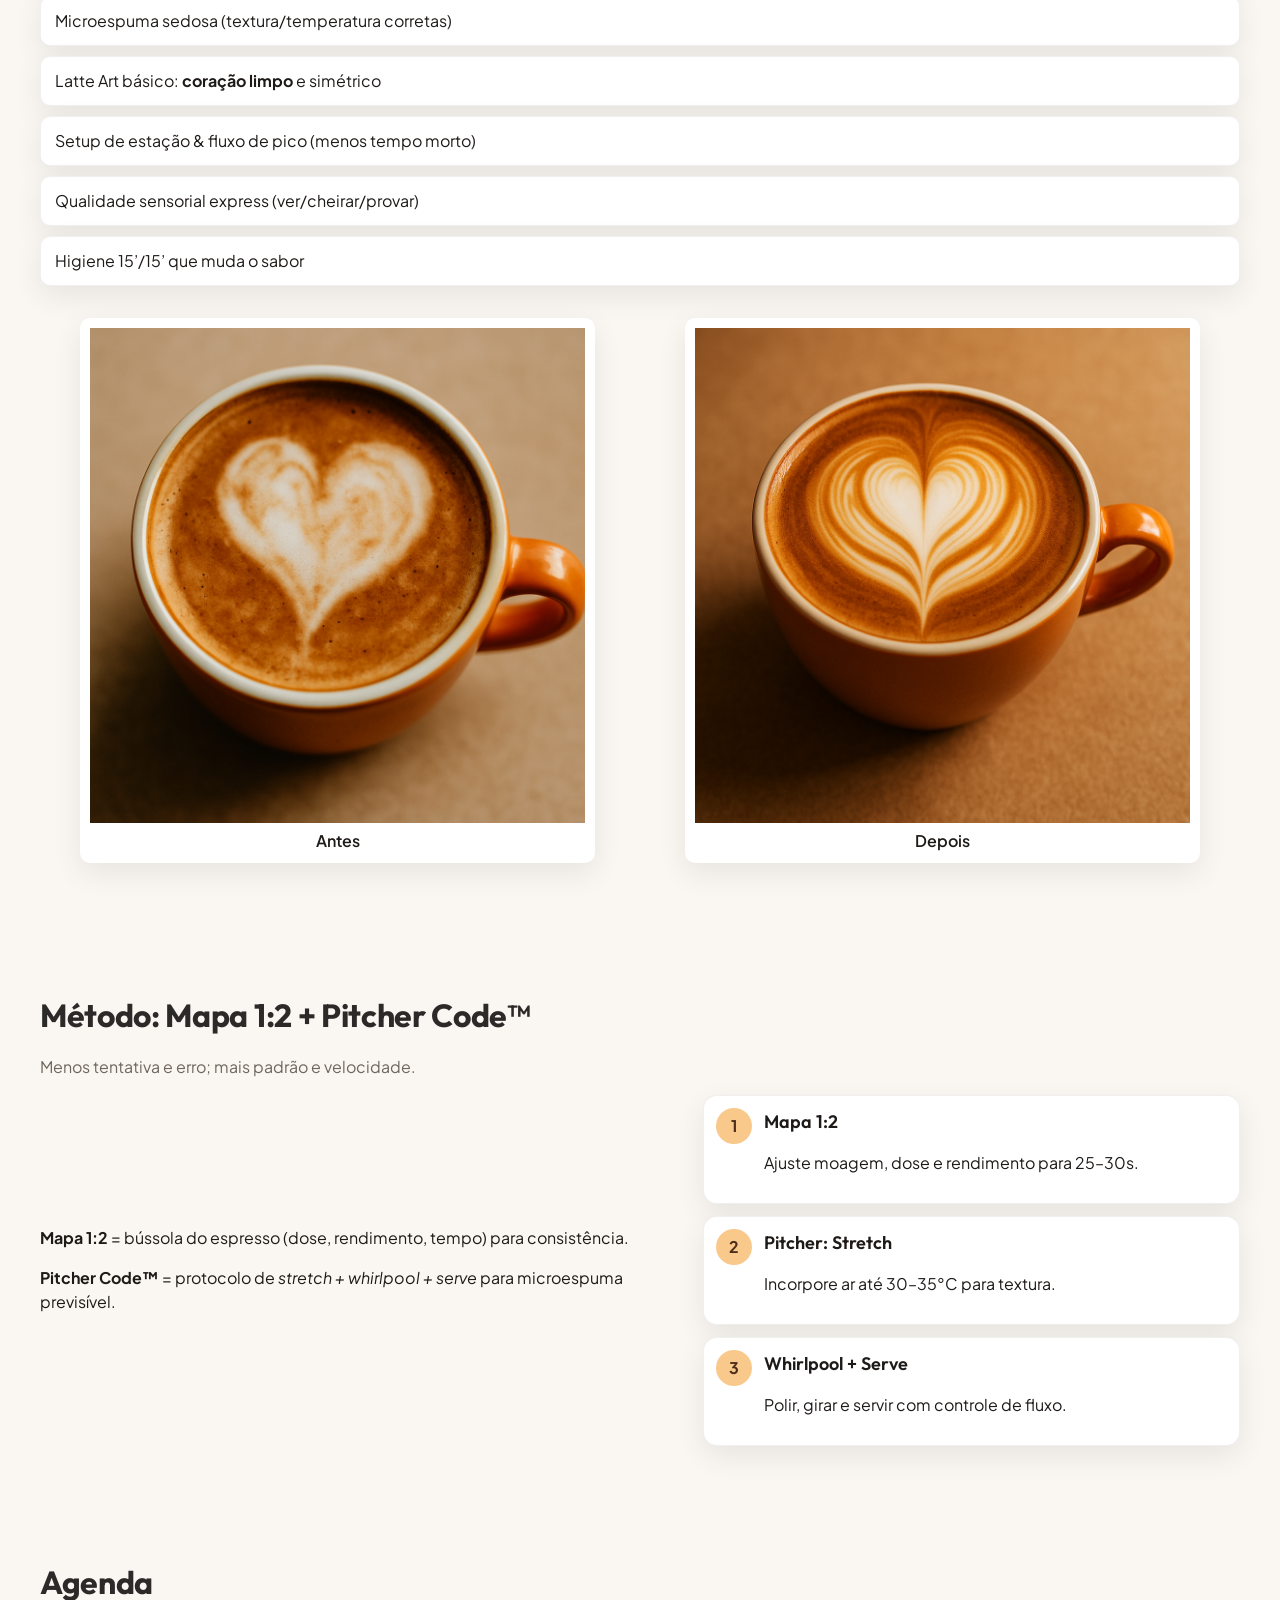
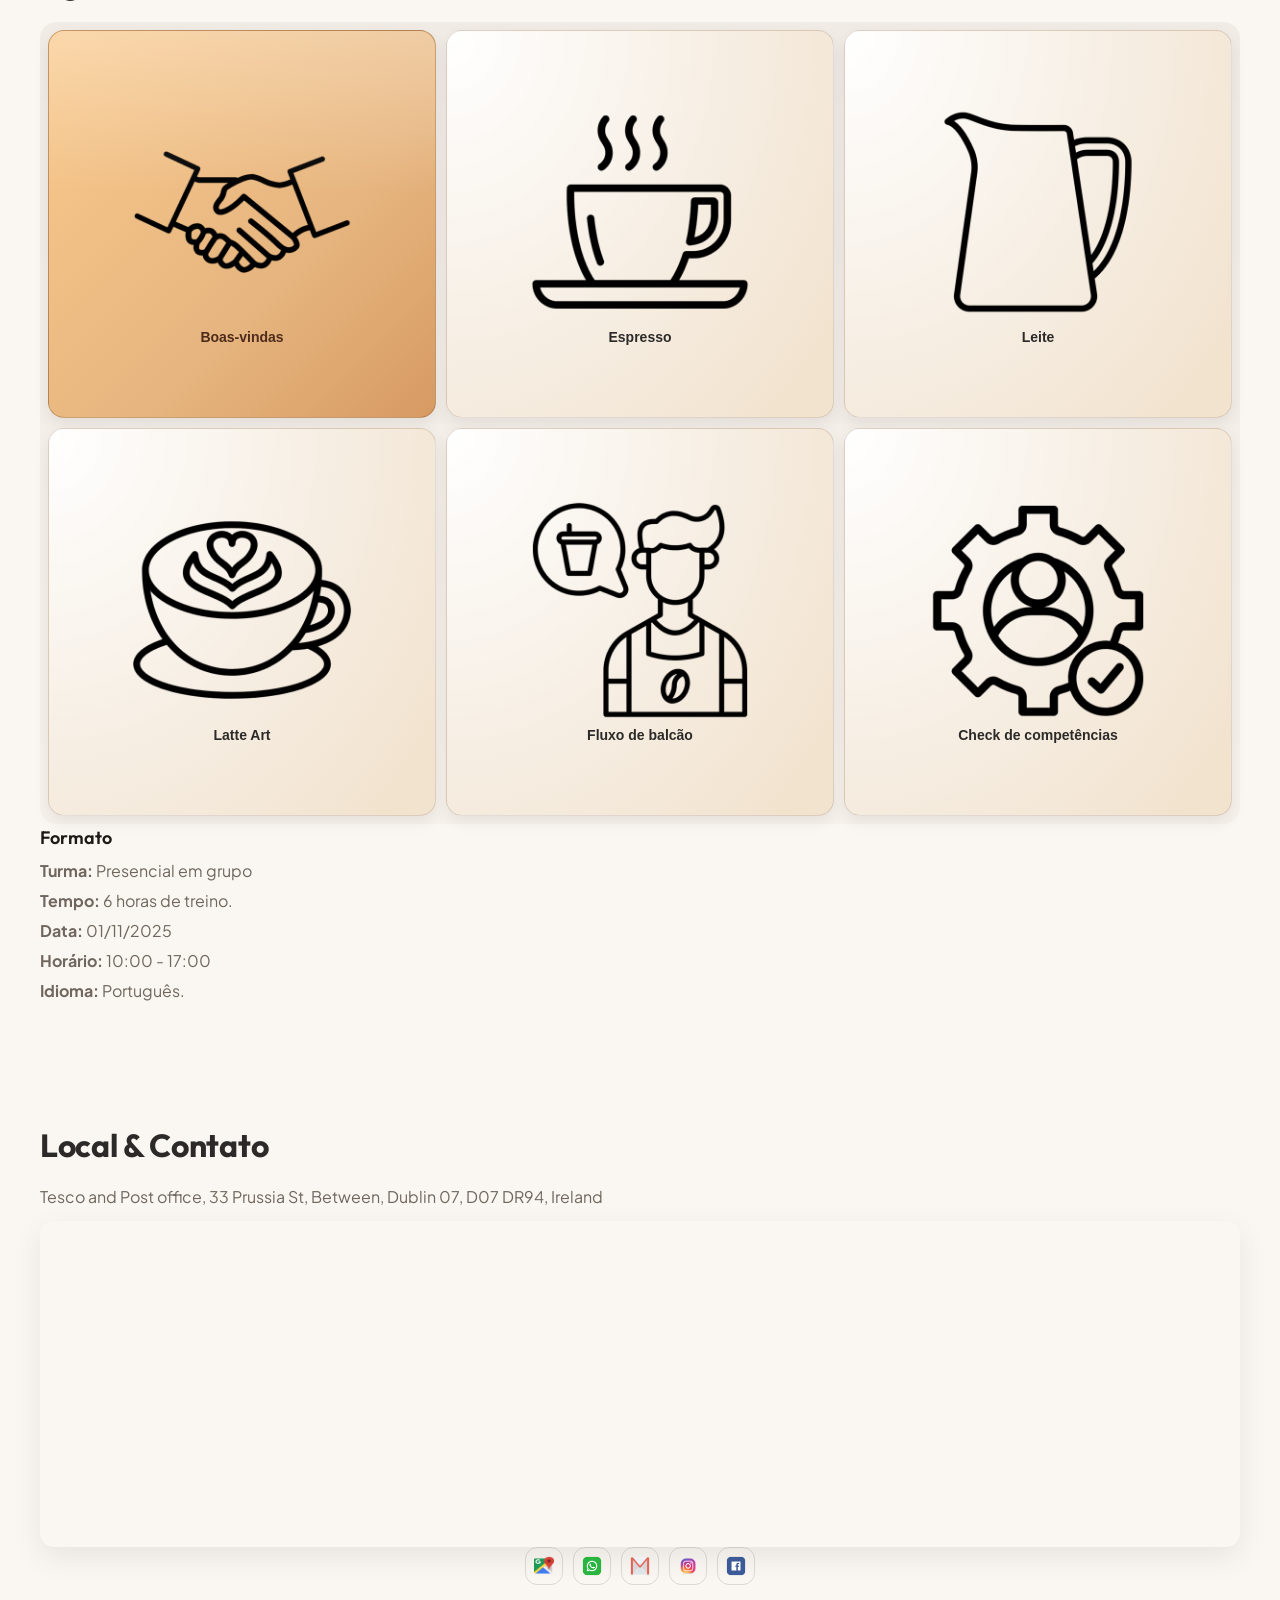
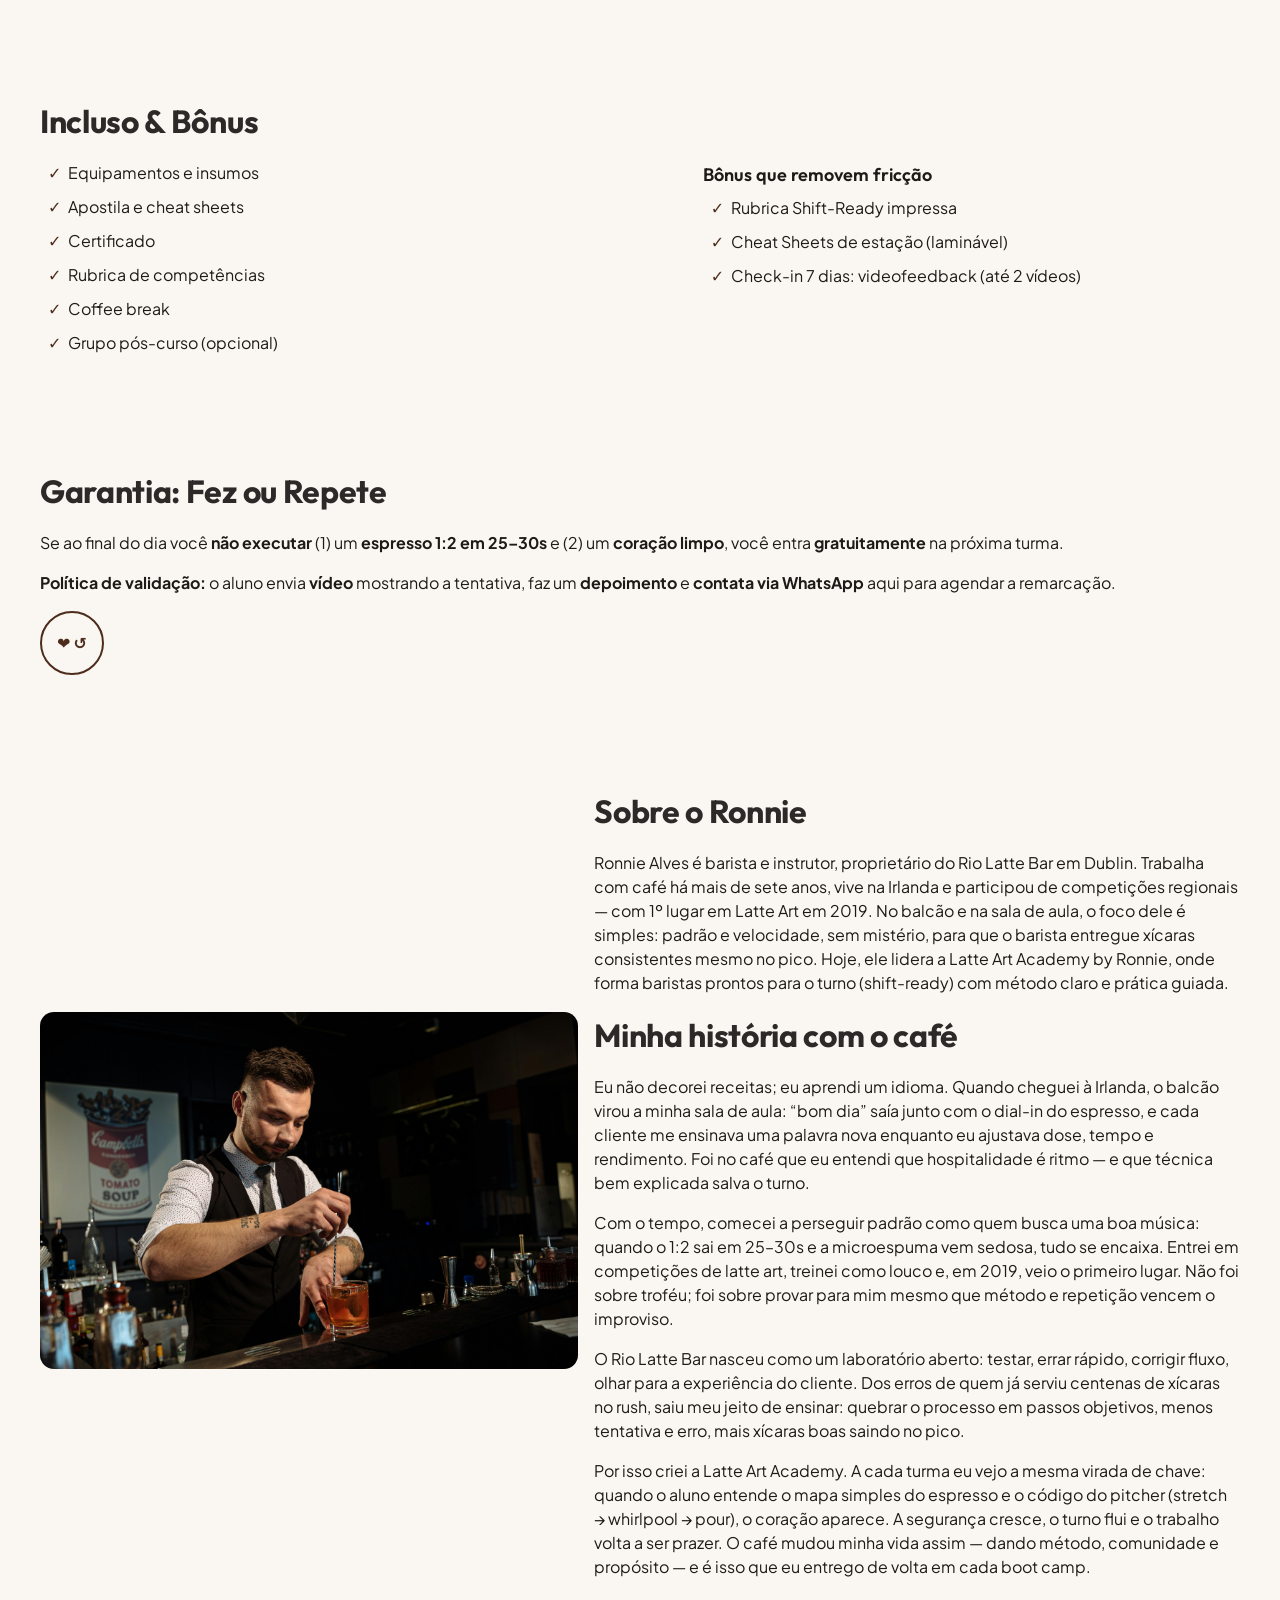
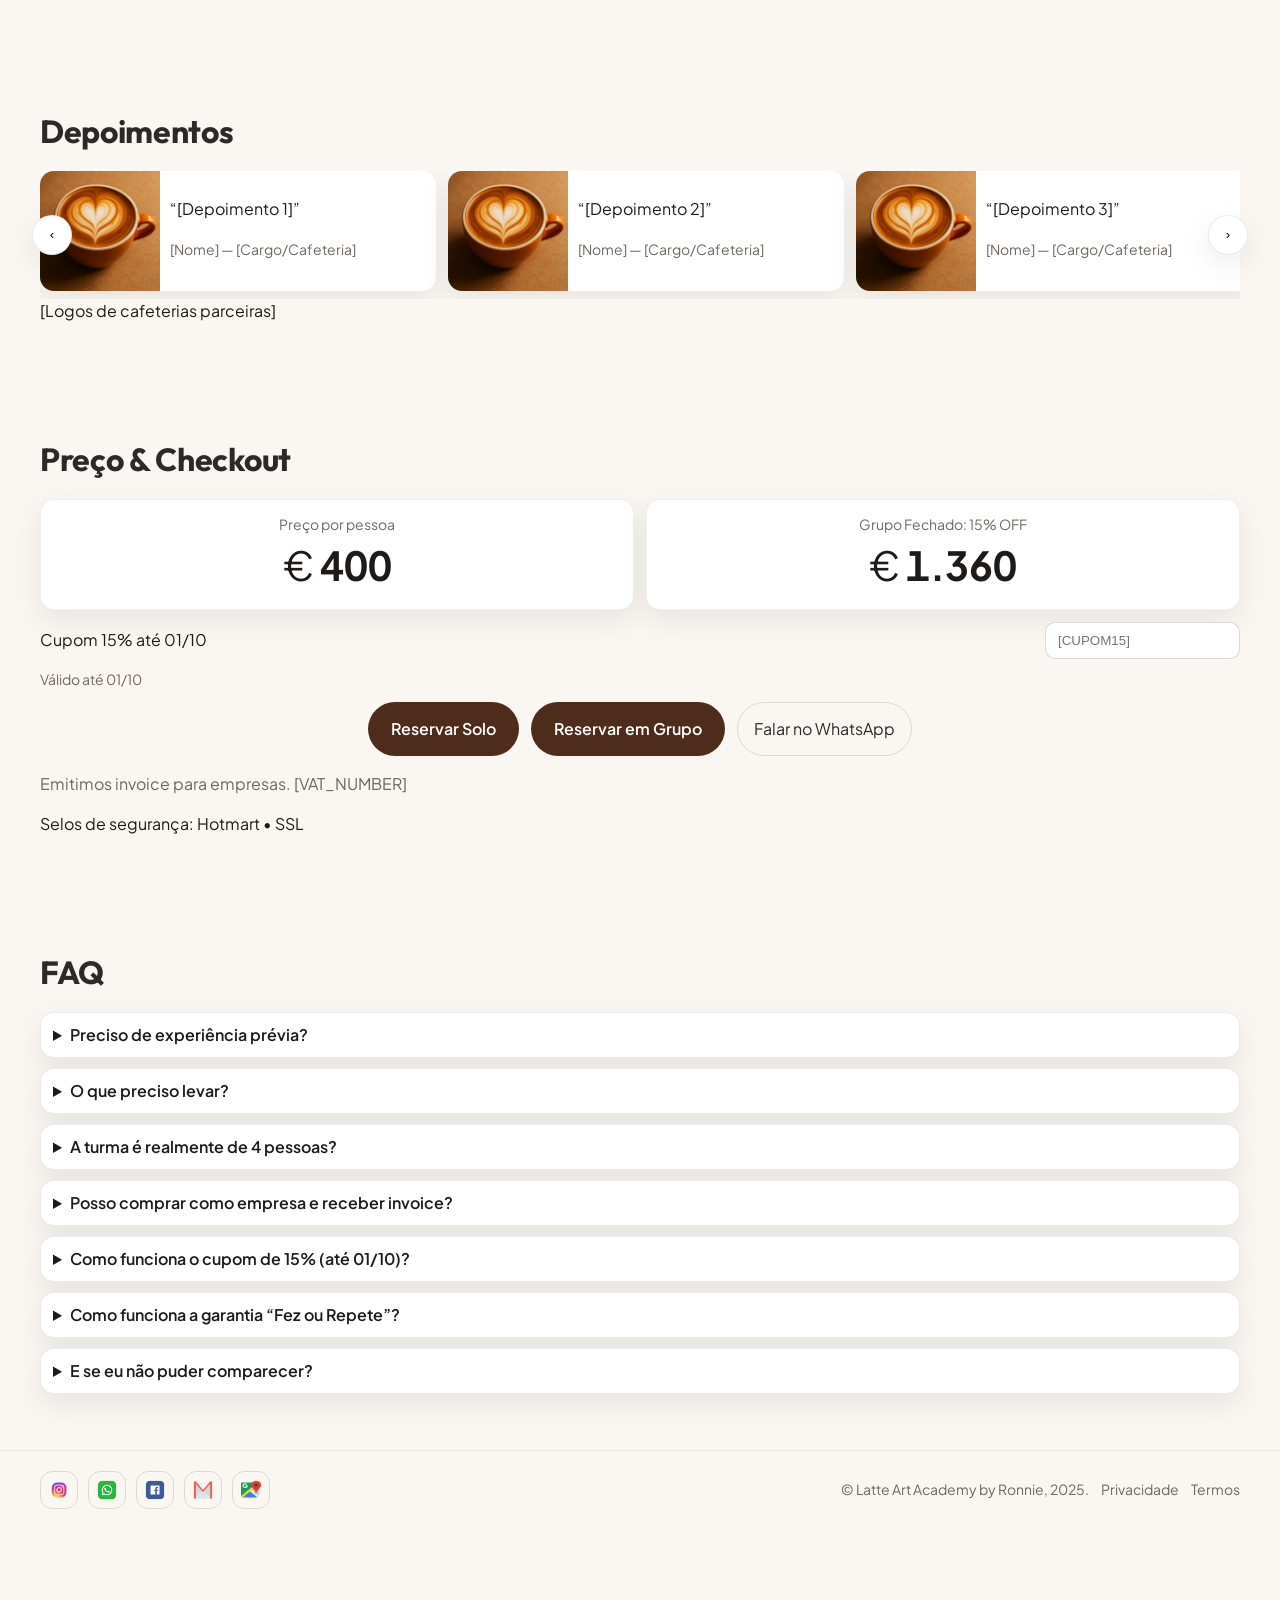
==== commit be5d5b67: "Refactor agenda panel interaction with dynamic flyout positioning Co-authored-by: grupogalpaohub <gr" ====
--- a/index.html
+++ b/index.html
@@ -230,7 +230,7 @@
           </div>
           <div class="agenda-flyout" hidden role="region" aria-live="polite"></div>
           <div class="panels">
-            <section id="panel-bv" class="panel" role="tabpanel" aria-labelledby="tab-bv">
+            <section id="panel-bv" class="panel" role="tabpanel" aria-labelledby="tab-bv" hidden>
               <h3>Boas-vindas</h3>
               <p class="sublabel">alinhamento, setup e segurança</p>
               <p class="short">Objetivos do dia, apresentação do método (Mapa 1:2 + Pitcher Code™), mise-en-place da estação e higiene rápida.</p>
--- a/styles.css
+++ b/styles.css
@@ -113,7 +113,7 @@
   .method-grid { grid-template-columns: 1.2fr 1fr; align-items: center; }
 }
 
-.agenda { display: grid; grid-template-columns: repeat(2, minmax(0, 1fr)); gap: 10px; overflow: visible; padding: 8px; border-radius: 16px; background: linear-gradient(180deg, rgba(77,44,28,0.05), rgba(168,110,74,0.03)); }
+.agenda { display: grid; grid-template-columns: repeat(2, minmax(0, 1fr)); gap: 10px; overflow: visible; padding: 8px; border-radius: 16px; background: linear-gradient(180deg, rgba(77,44,28,0.05), rgba(168,110,74,0.03)); position: relative; }
 .tab { position: relative; background: radial-gradient(120% 140% at 0% 0%, rgba(255,255,255,0.95) 0%, #F6EEE3 60%, #F2E3CF 100%); border: 1px solid rgba(77,44,28,0.15); color: var(--charcoal); border-radius: 16px; padding: 8px; display: flex; flex-direction: column; align-items: center; justify-content: center; width: 100%; aspect-ratio: 1 / 1; gap: 6px; box-shadow: 0 6px 16px rgba(0,0,0,.07); cursor: pointer; transition: transform .18s ease, box-shadow .18s ease, background .3s ease, color .2s ease; text-align: center; }
 .tab::before { content: ""; position: absolute; inset: 0; border-radius: inherit; background: linear-gradient(180deg, rgba(255,255,255,.55), rgba(255,255,255,0) 42%); opacity: .0; transition: opacity .25s ease; pointer-events: none; }
 .tab:hover { transform: translateY(-2px); box-shadow: 0 10px 22px rgba(0,0,0,.10); }
@@ -121,19 +121,18 @@
 .tab[aria-selected="true"]::before { opacity: .5; }
 .tab img { width: 60%; height: 60%; object-fit: contain; background: transparent; border: none; border-radius: 8px; padding: 0; box-shadow: none; }
 .tab span { display: block; font-weight: 600; font-size: 14px; line-height: 1.2; }
-.panels { margin-top: 12px; display: grid; gap: 10px; }
+.panels { display: none !important; }
 .panel { background: var(--white); border: 1px solid rgba(0,0,0,.06); border-radius: var(--radius); padding: 12px; box-shadow: var(--shadow); border-left: 4px solid var(--surface); }
 .panel .sublabel { color: var(--muted); margin-top: -2px; }
-/* Flyout beside grid */
-.agenda-flyout { position: relative; margin-top: 10px; }
+.agenda-flyout { position: absolute; z-index: 5; }
 .agenda-flyout[hidden] { display: none; }
 @media (min-width: 900px) {
   .format .container { display: grid; grid-template-columns: 1fr; }
   .agenda { grid-template-columns: repeat(3, minmax(0, 1fr)); }
   .agenda-wrap { display: grid; grid-template-columns: 1fr 1fr; gap: 14px; }
 }
-.agenda-flyout .fly-panel { background: var(--white); border: 1px solid rgba(0,0,0,.08); border-radius: 16px; padding: 16px; box-shadow: var(--shadow); animation: slideIn .25s ease; }
-@keyframes slideIn { from { opacity: 0; transform: translateX(10px); } to { opacity: 1; transform: translateX(0); } }
+.agenda-flyout .fly-panel { width: 100%; background: var(--white); border: 1px solid rgba(0,0,0,.08); border-radius: 16px; padding: 16px; box-shadow: var(--shadow); animation: slideIn .22s ease; }
+@keyframes slideIn { from { opacity: 0; transform: translateY(6px); } to { opacity: 1; transform: translateY(0); } }
 @media (min-width: 900px) { .agenda { grid-template-columns: repeat(3, minmax(0, 1fr)); } }
 @media (prefers-reduced-motion: reduce) { .tab, .tab:hover { transition: none; transform: none; } }
 
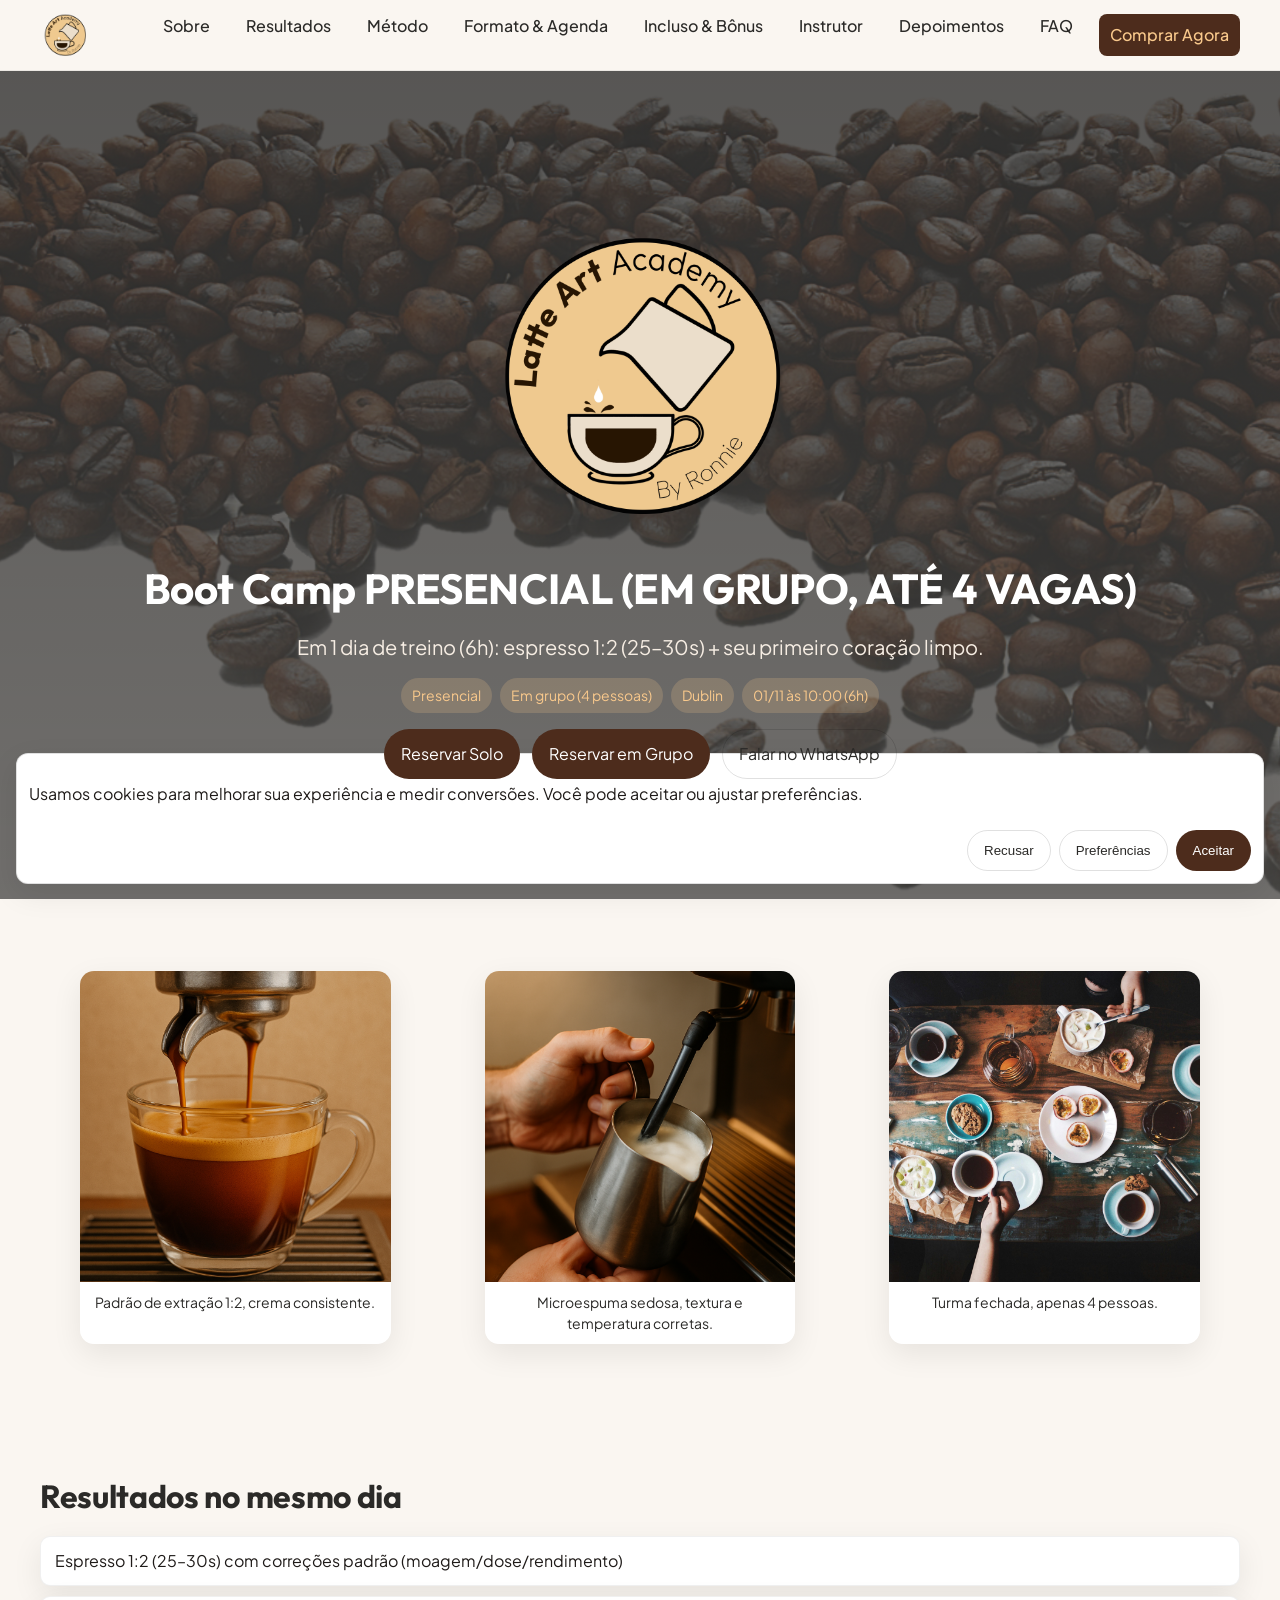
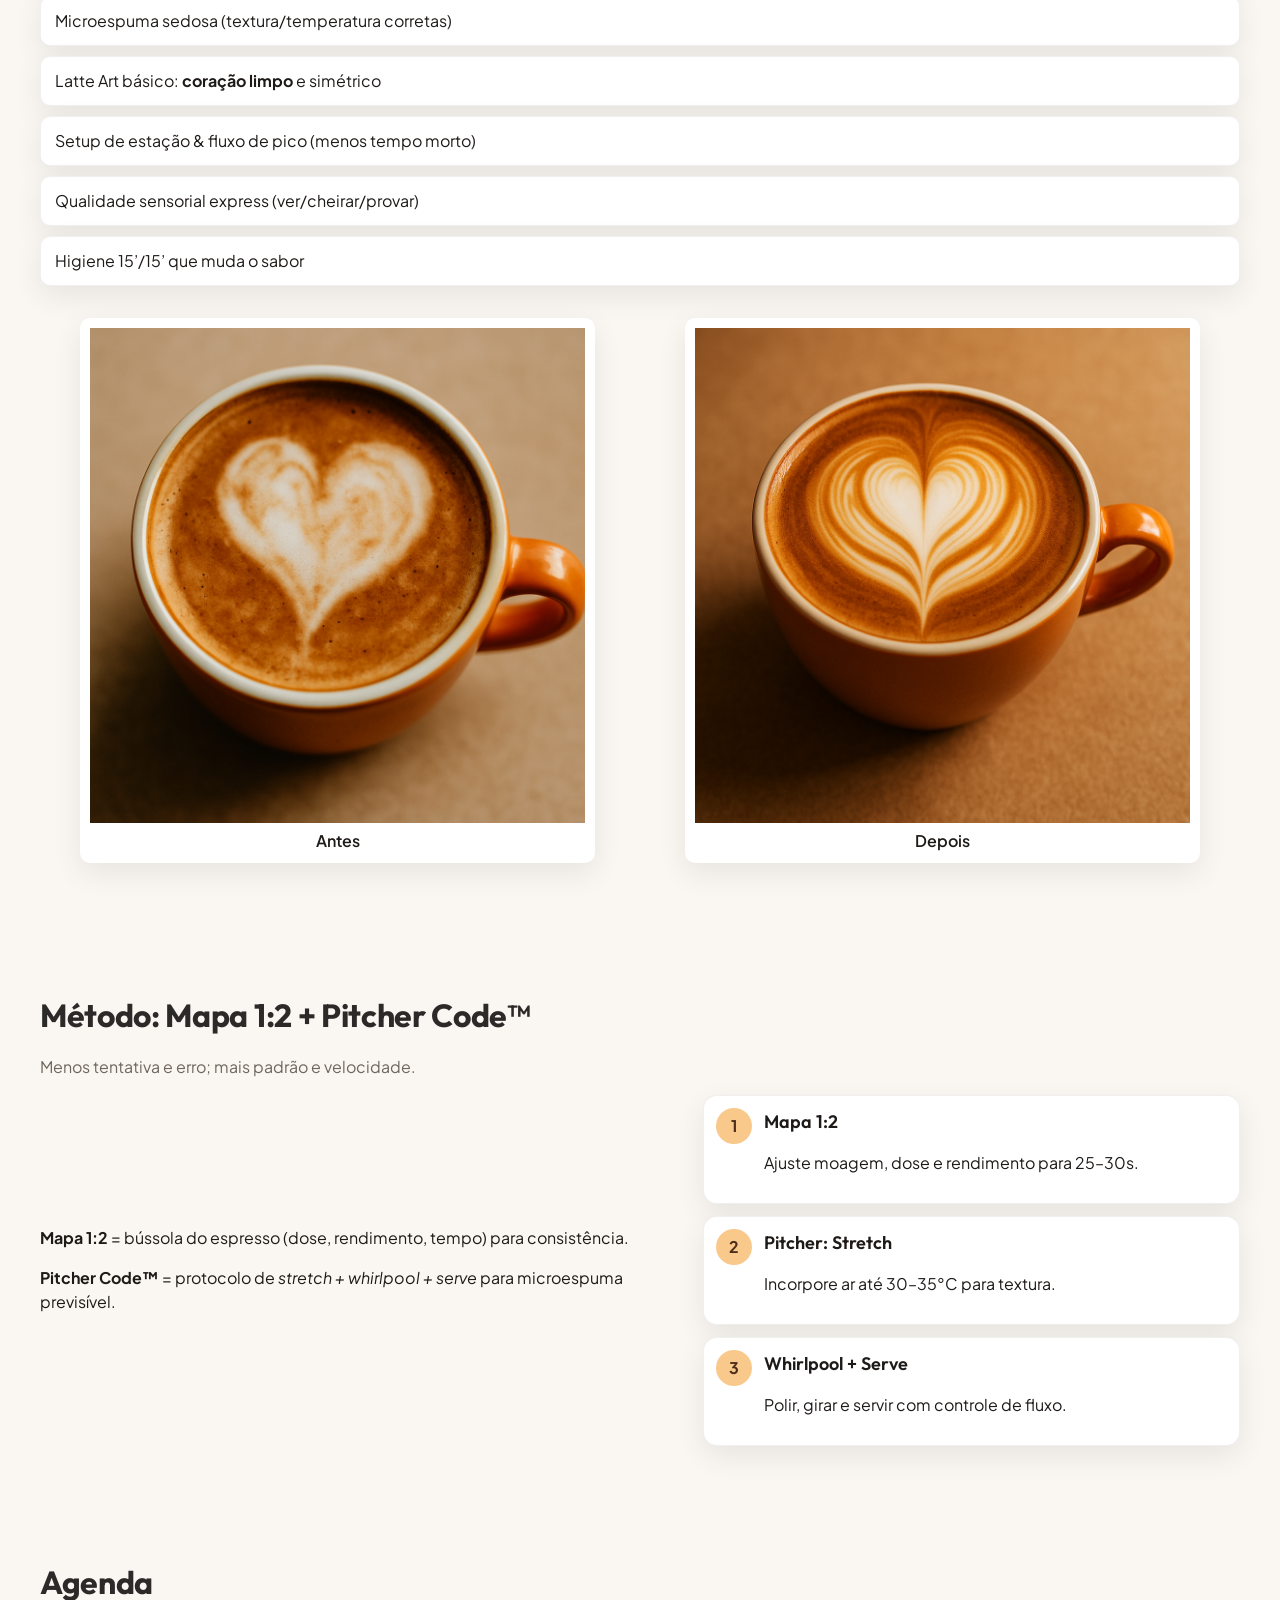
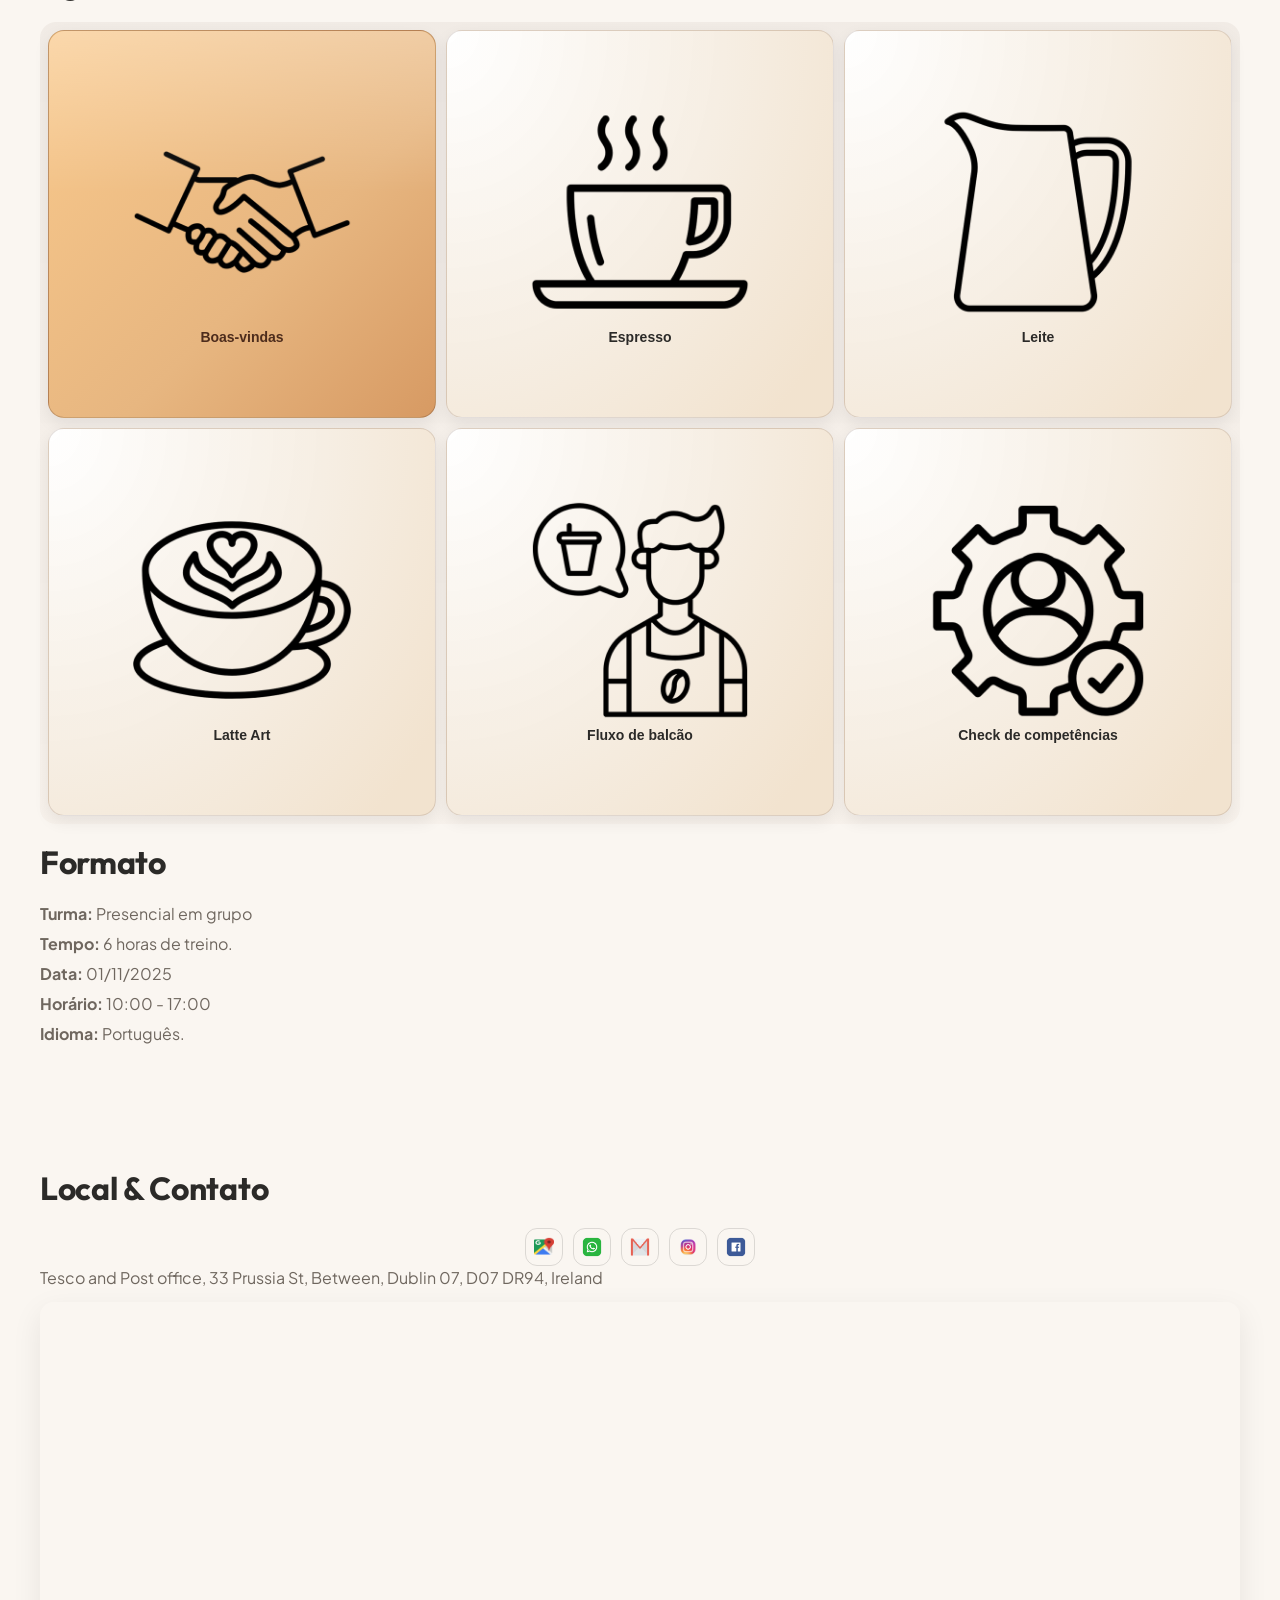
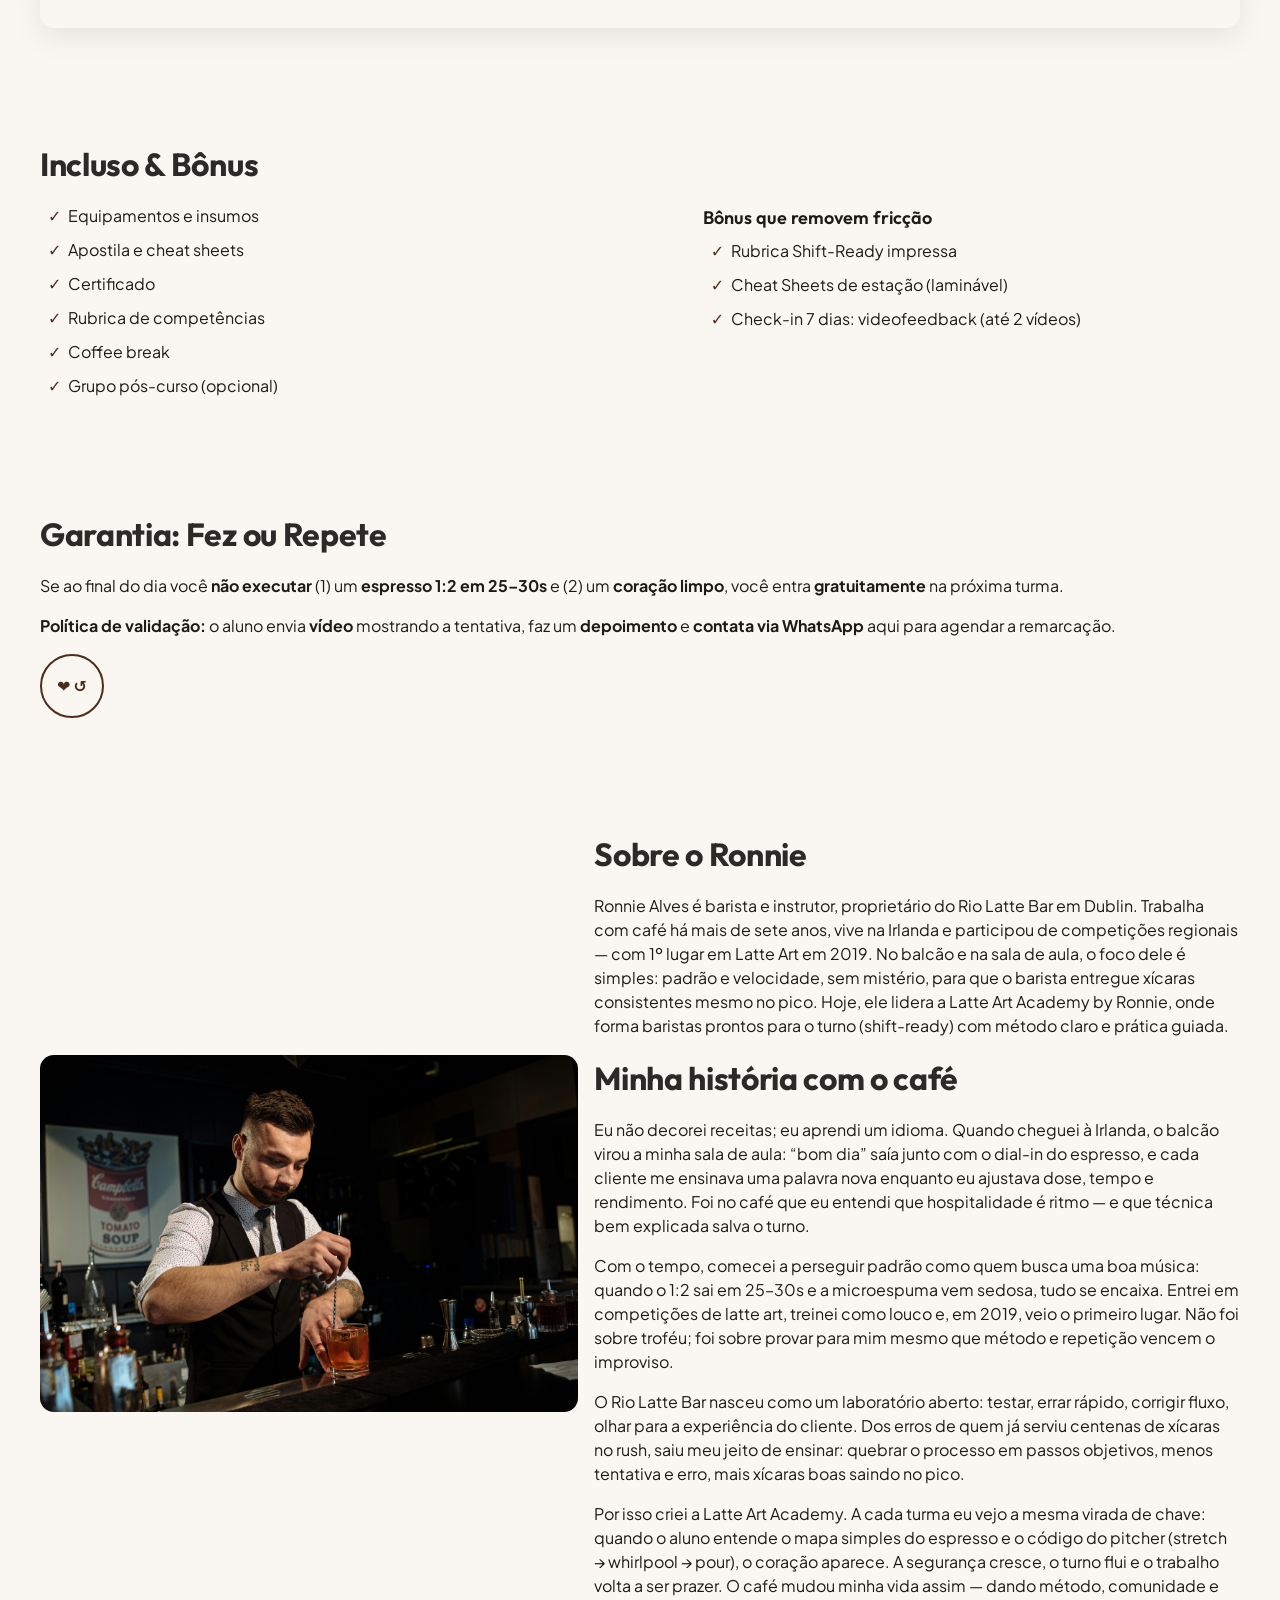
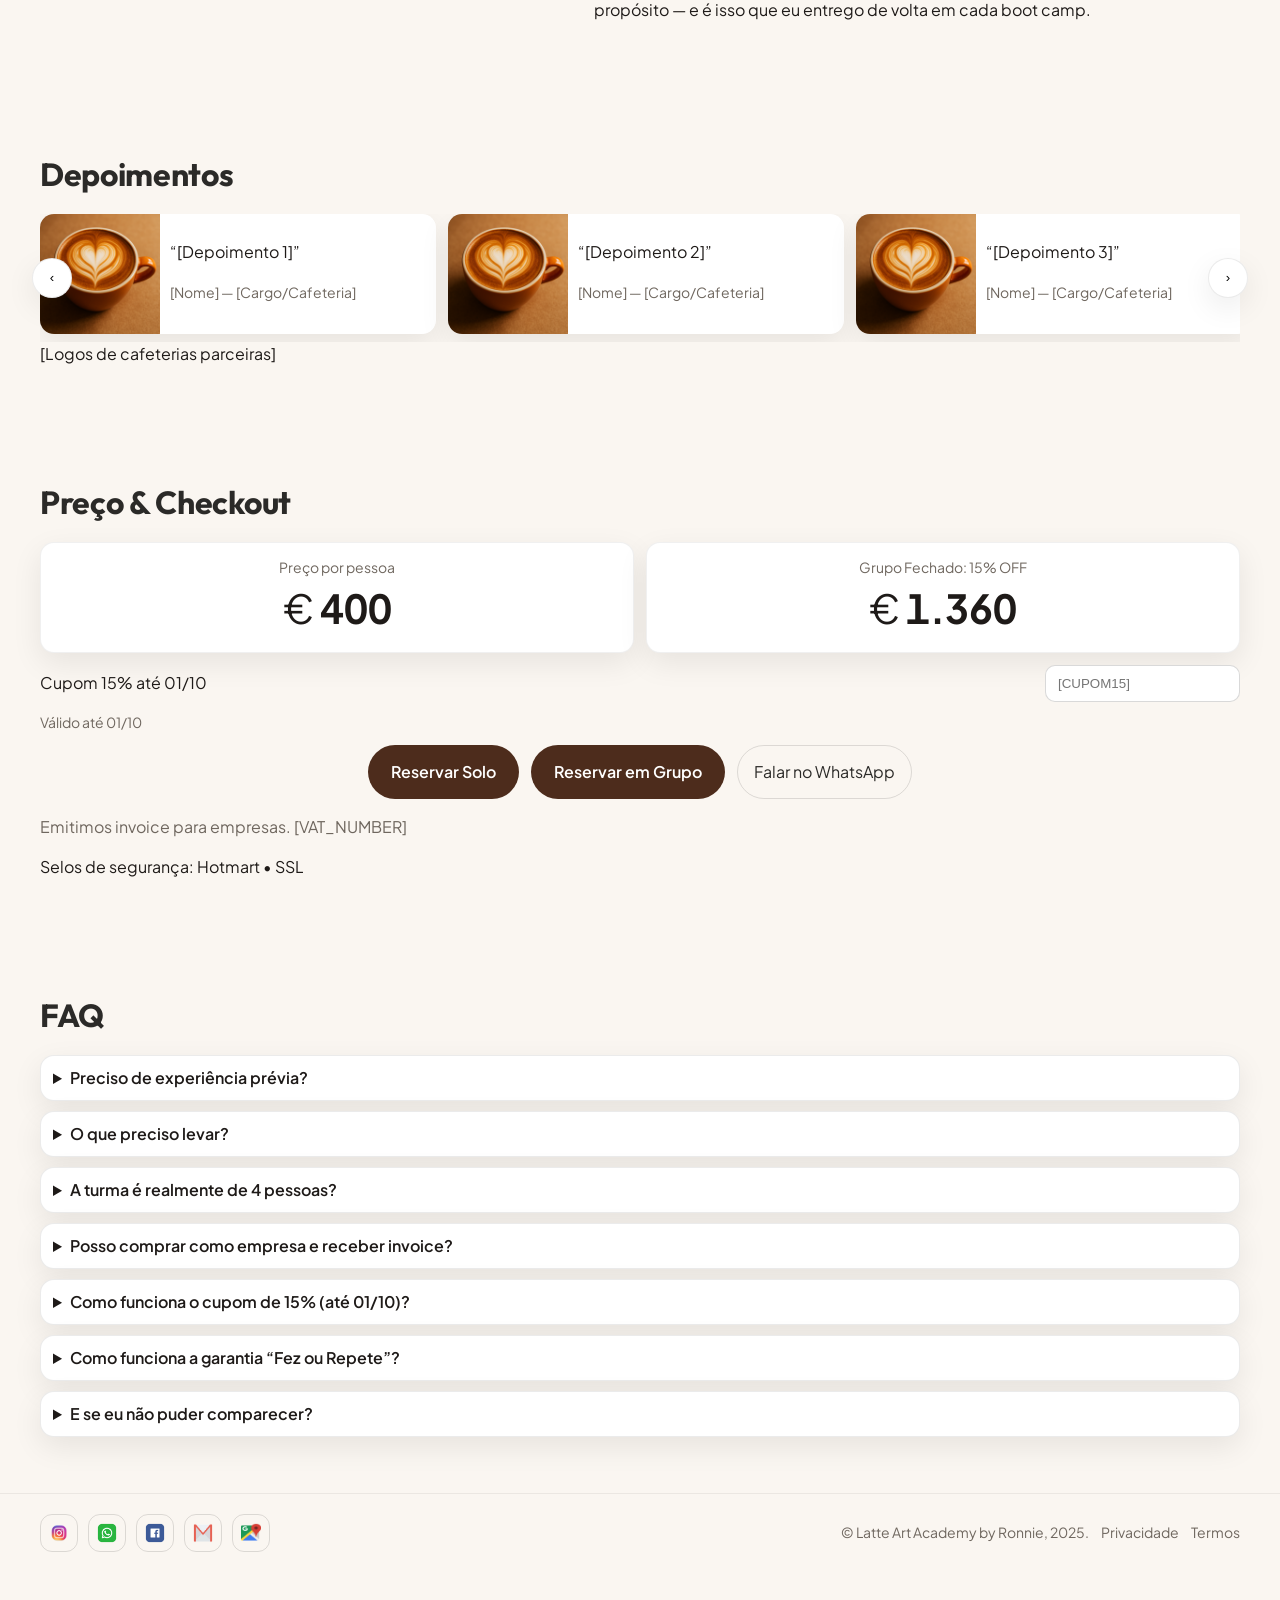
==== commit 62f3c4ad: "Adjust event section heading and contact layout, add margin to event meta Co-authored-by: grupogalpa" ====
--- a/index.html
+++ b/index.html
@@ -227,8 +227,8 @@
               <img src="/cdc.png" alt="" aria-hidden="true" />
               <span>Check de competências</span>
             </button>
-          </div>
-          <div class="agenda-flyout" hidden role="region" aria-live="polite"></div>
+            <div class="agenda-flyout" hidden role="region" aria-live="polite"></div>
+          </div>
           <div class="panels">
             <section id="panel-bv" class="panel" role="tabpanel" aria-labelledby="tab-bv" hidden>
               <h3>Boas-vindas</h3>
@@ -268,7 +268,7 @@
             </section>
           </div>
           <div class="event-meta">
-            <h3>Formato</h3>
+            <h2>Formato</h2>
             <p><strong>Turma:</strong> Presencial em grupo</p>
             <p><strong>Tempo:</strong> 6 horas de treino.</p>
             <p><strong>Data:</strong> 01/11/2025</p>
@@ -280,12 +280,6 @@
       <section id="contato" class="contact" aria-label="Local e contato">
         <div class="container">
           <h2>Local &amp; Contato</h2>
-          <address>
-            Tesco and Post office, 33 Prussia St, Between, Dublin 07, D07 DR94, Ireland
-          </address>
-          <div class="map-wrap">
-            <iframe title="Mapa do local" src="https://www.google.com/maps?q=Tesco%20and%20Post%20office,%2033%20Prussia%20St,%20Between,%20Dublin%2007,%20D07%20DR94,%20Ireland&output=embed" loading="lazy" referrerpolicy="no-referrer-when-downgrade"></iframe>
-          </div>
           <div class="cta-row">
             <a class="btn btn-ghost icon-btn" href="https://www.google.com/maps/search/?api=1&query=Tesco%20and%20Post%20office,%2033%20Prussia%20St,%20Between,%20Dublin%2007,%20D07%20DR94,%20Ireland" target="_blank" rel="noopener" aria-label="Abrir no Google Maps">
               <img src="/maps_logo.png" alt="" aria-hidden="true" />
@@ -302,6 +296,12 @@
             <a class="btn btn-ghost icon-btn" href="https://www.facebook.com/riolattebar" target="_blank" rel="noopener" aria-label="Abrir Facebook">
               <img src="/face_logo.png" alt="" aria-hidden="true" />
             </a>
+          </div>
+          <address>
+            Tesco and Post office, 33 Prussia St, Between, Dublin 07, D07 DR94, Ireland
+          </address>
+          <div class="map-wrap">
+            <iframe title="Mapa do local" src="https://www.google.com/maps?q=Tesco%20and%20Post%20office,%2033%20Prussia%20St,%20Between,%20Dublin%2007,%20D07%20DR94,%20Ireland&output=embed" loading="lazy" referrerpolicy="no-referrer-when-downgrade"></iframe>
           </div>
         </div>
       </section>
--- a/styles.css
+++ b/styles.css
@@ -124,6 +124,7 @@
 .panels { display: none !important; }
 .panel { background: var(--white); border: 1px solid rgba(0,0,0,.06); border-radius: var(--radius); padding: 12px; box-shadow: var(--shadow); border-left: 4px solid var(--surface); }
 .panel .sublabel { color: var(--muted); margin-top: -2px; }
+.agenda { position: relative; }
 .agenda-flyout { position: absolute; z-index: 5; }
 .agenda-flyout[hidden] { display: none; }
 @media (min-width: 900px) {
@@ -131,9 +132,9 @@
   .agenda { grid-template-columns: repeat(3, minmax(0, 1fr)); }
   .agenda-wrap { display: grid; grid-template-columns: 1fr 1fr; gap: 14px; }
 }
-.agenda-flyout .fly-panel { width: 100%; background: var(--white); border: 1px solid rgba(0,0,0,.08); border-radius: 16px; padding: 16px; box-shadow: var(--shadow); animation: slideIn .22s ease; }
+.agenda-flyout .fly-panel { min-width: 240px; max-width: 420px; background: var(--white); border: 1px solid rgba(0,0,0,.08); border-radius: 16px; padding: 16px; box-shadow: var(--shadow); animation: slideIn .22s ease; }
 @keyframes slideIn { from { opacity: 0; transform: translateY(6px); } to { opacity: 1; transform: translateY(0); } }
-@media (min-width: 900px) { .agenda { grid-template-columns: repeat(3, minmax(0, 1fr)); } }
+@media (min-width: 900px) { .agenda { grid-template-columns: repeat(3, minmax(0, 1fr)); } .event-meta { margin-top: 14px; } }
 @media (prefers-reduced-motion: reduce) { .tab, .tab:hover { transition: none; transform: none; } }
 
 .event-meta p { margin: 0 0 6px; color: var(--muted); }
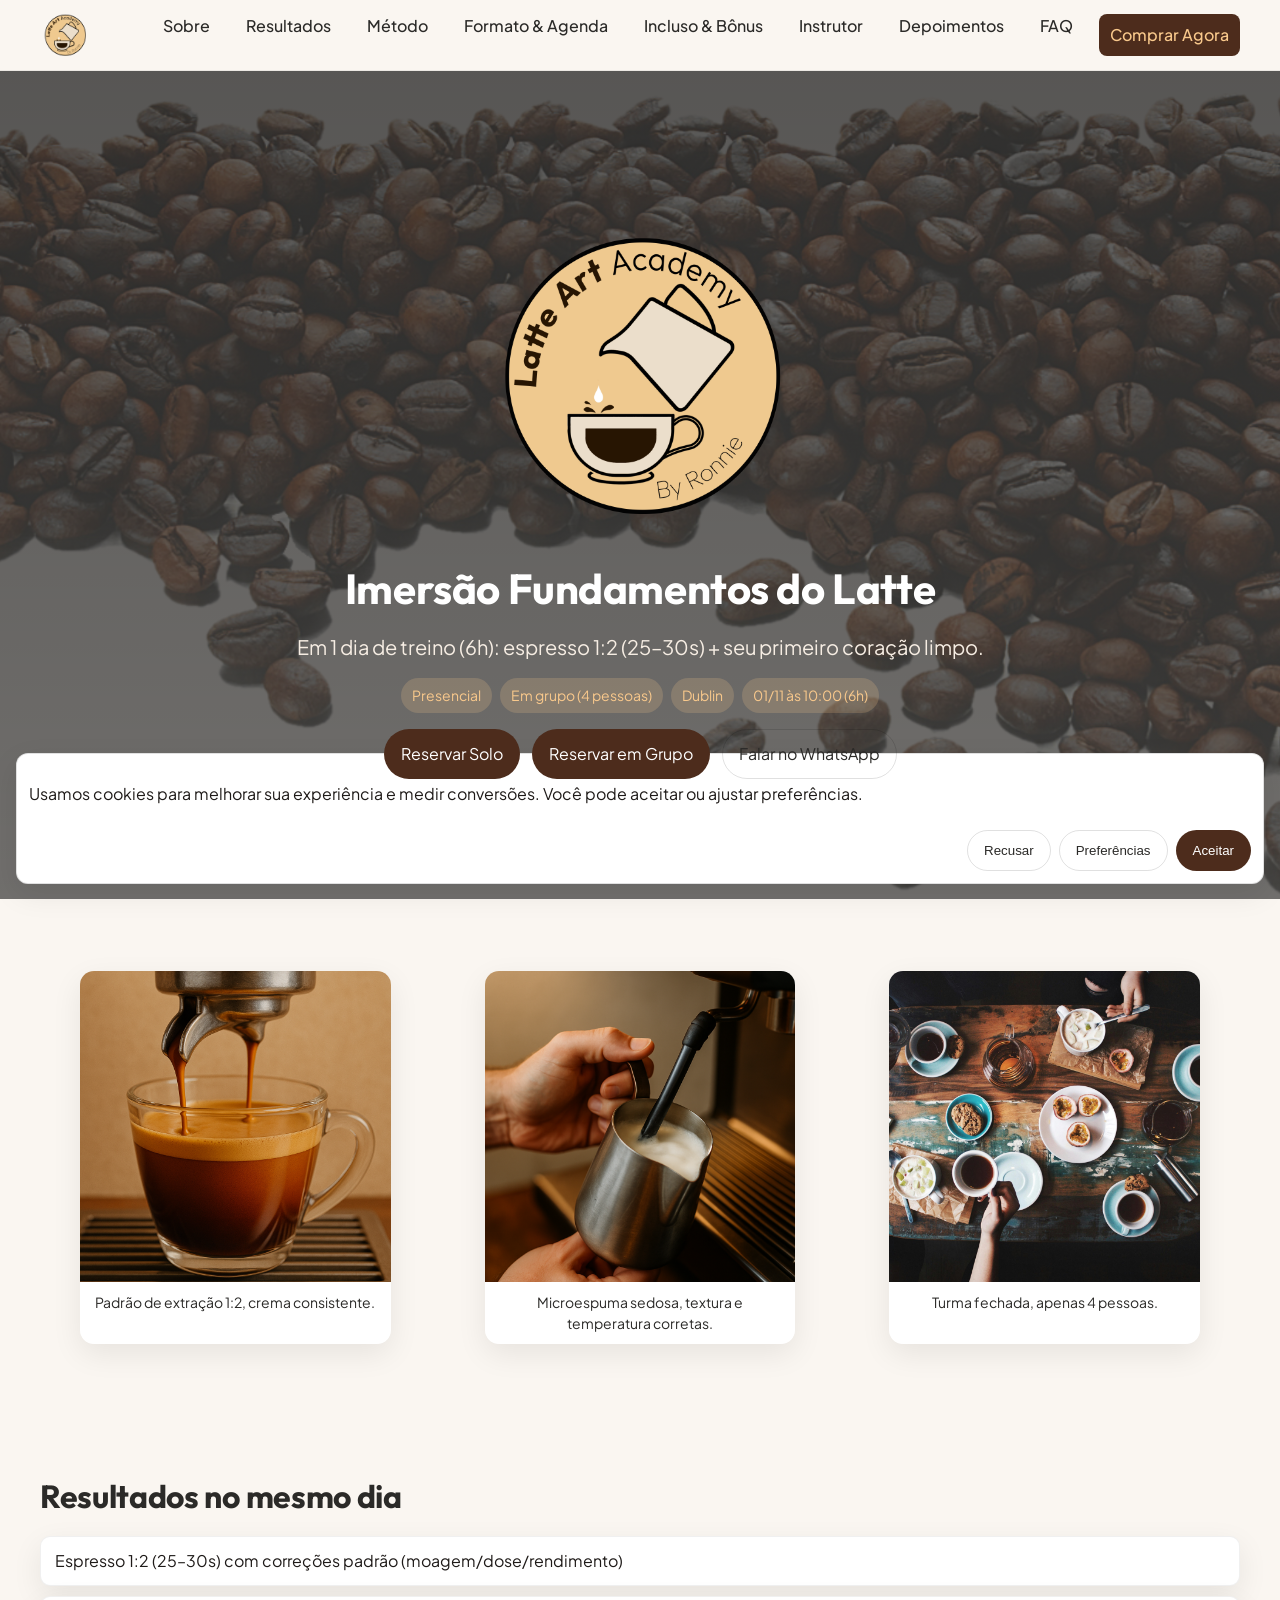
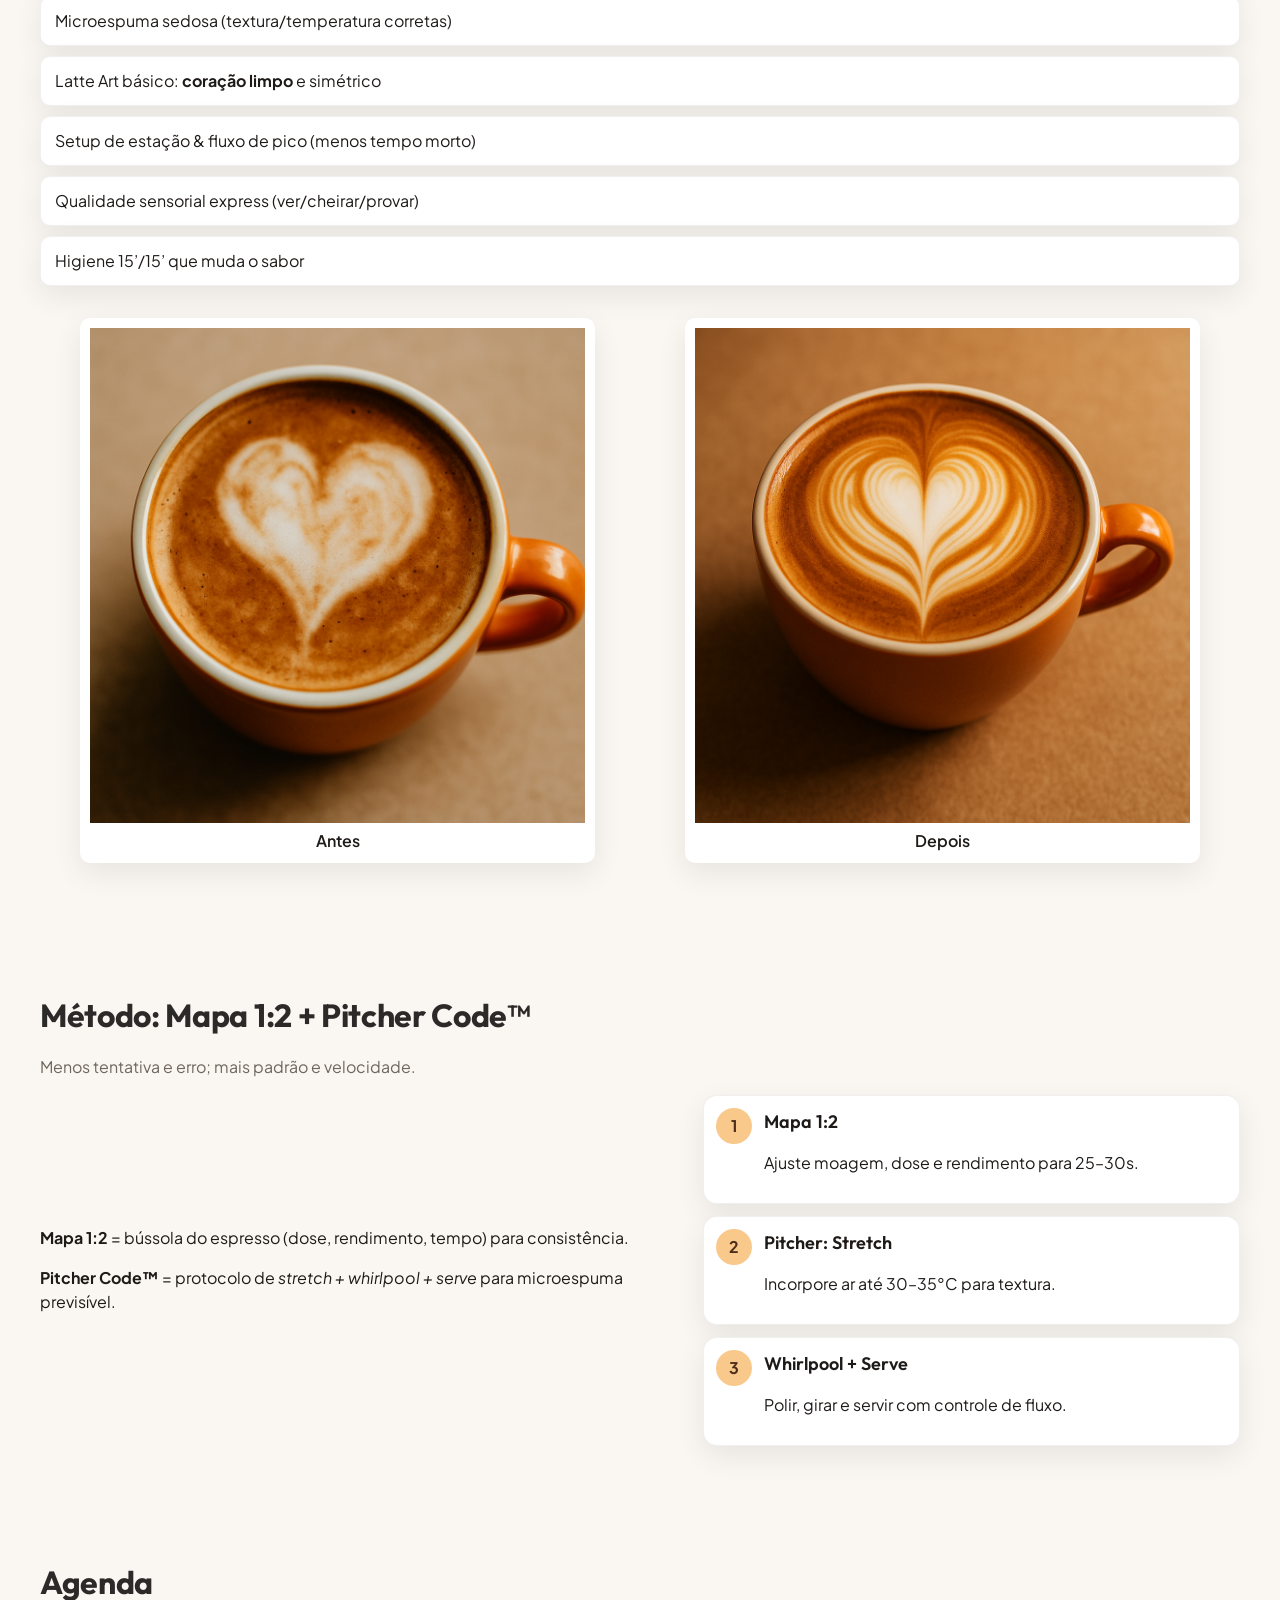
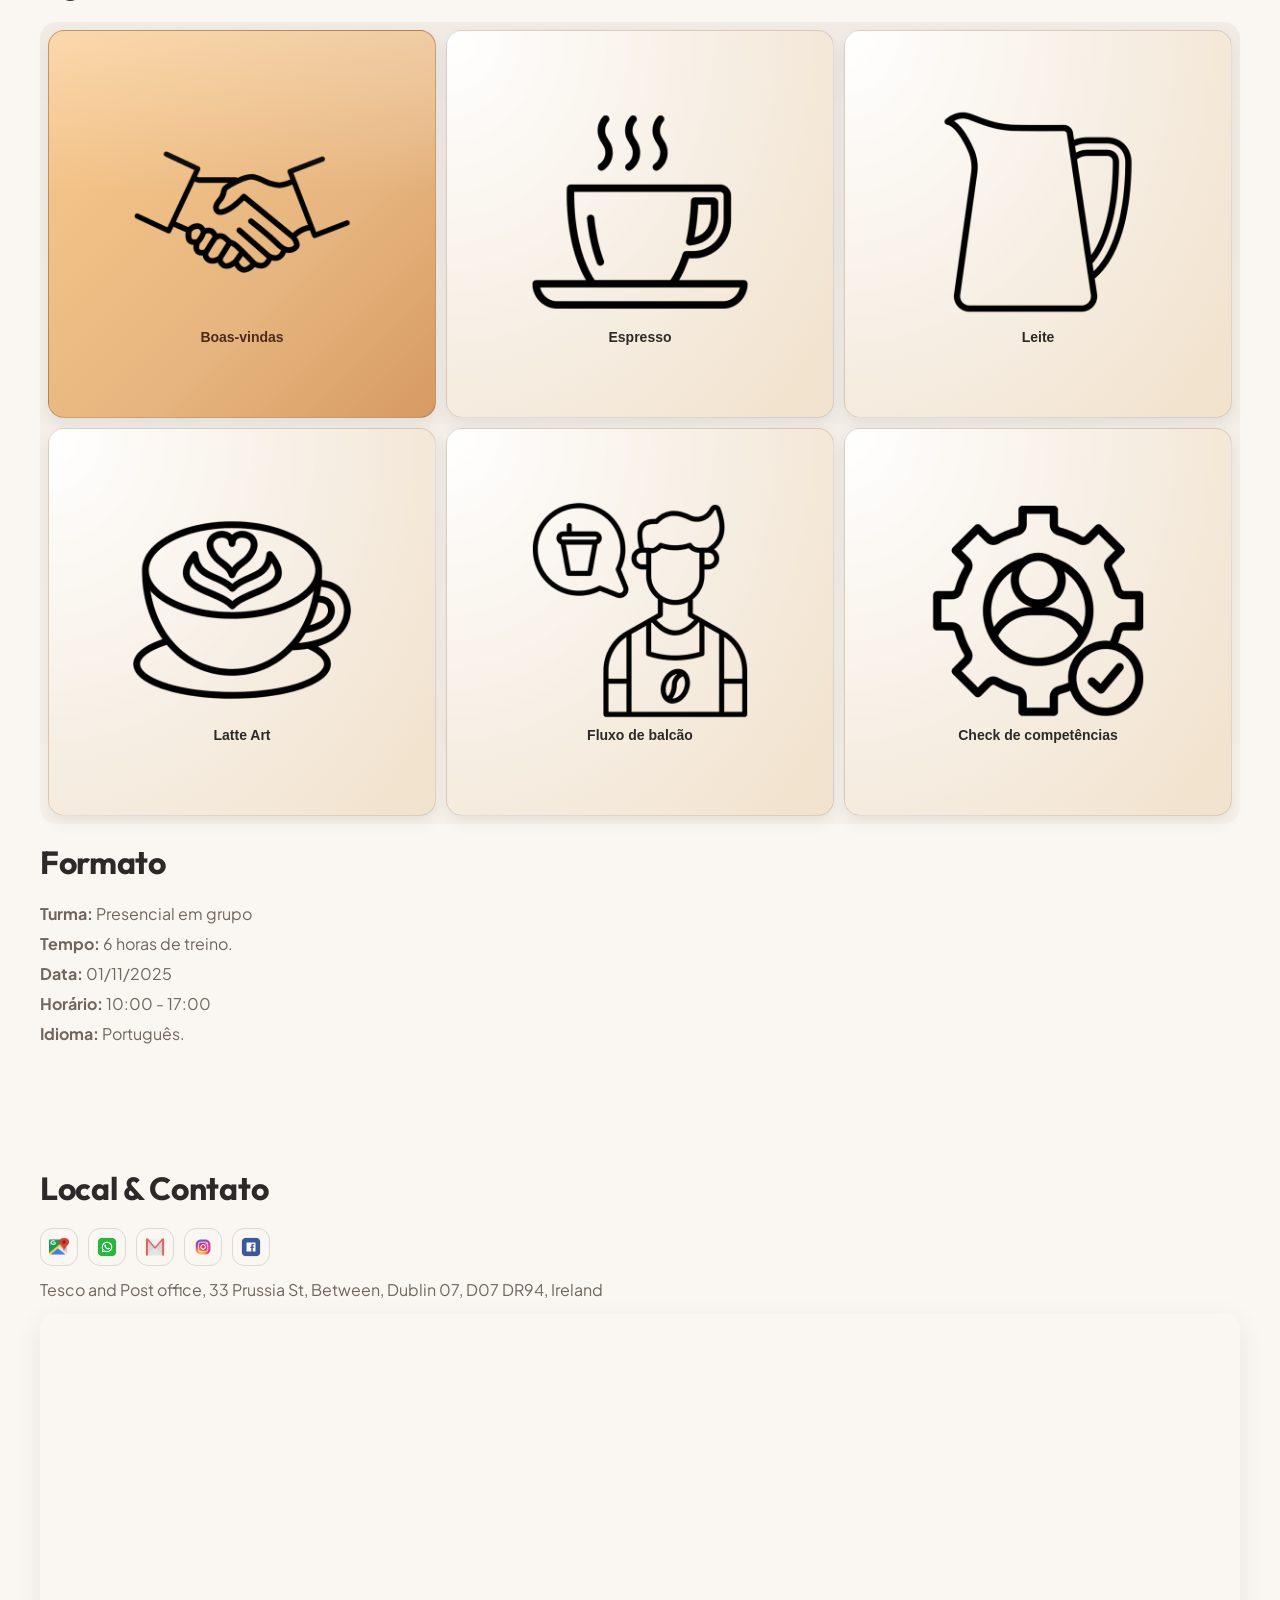
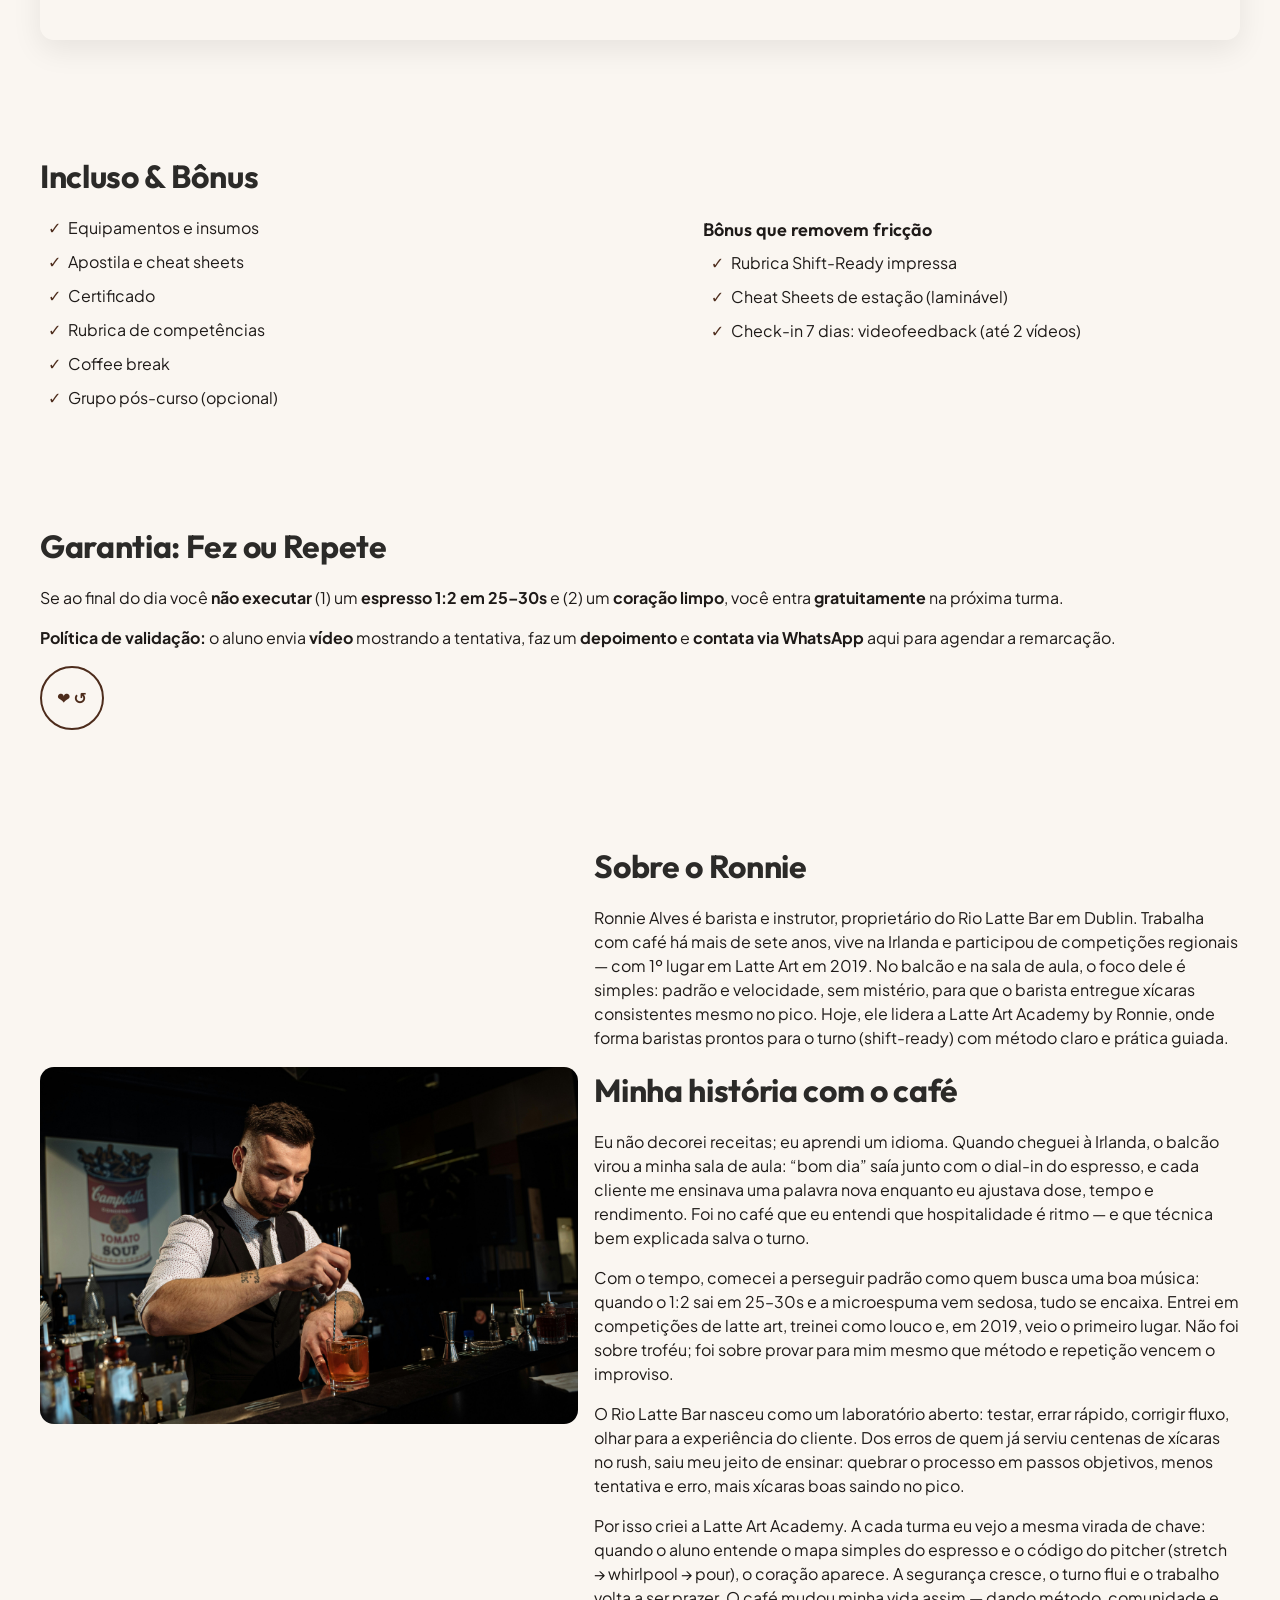
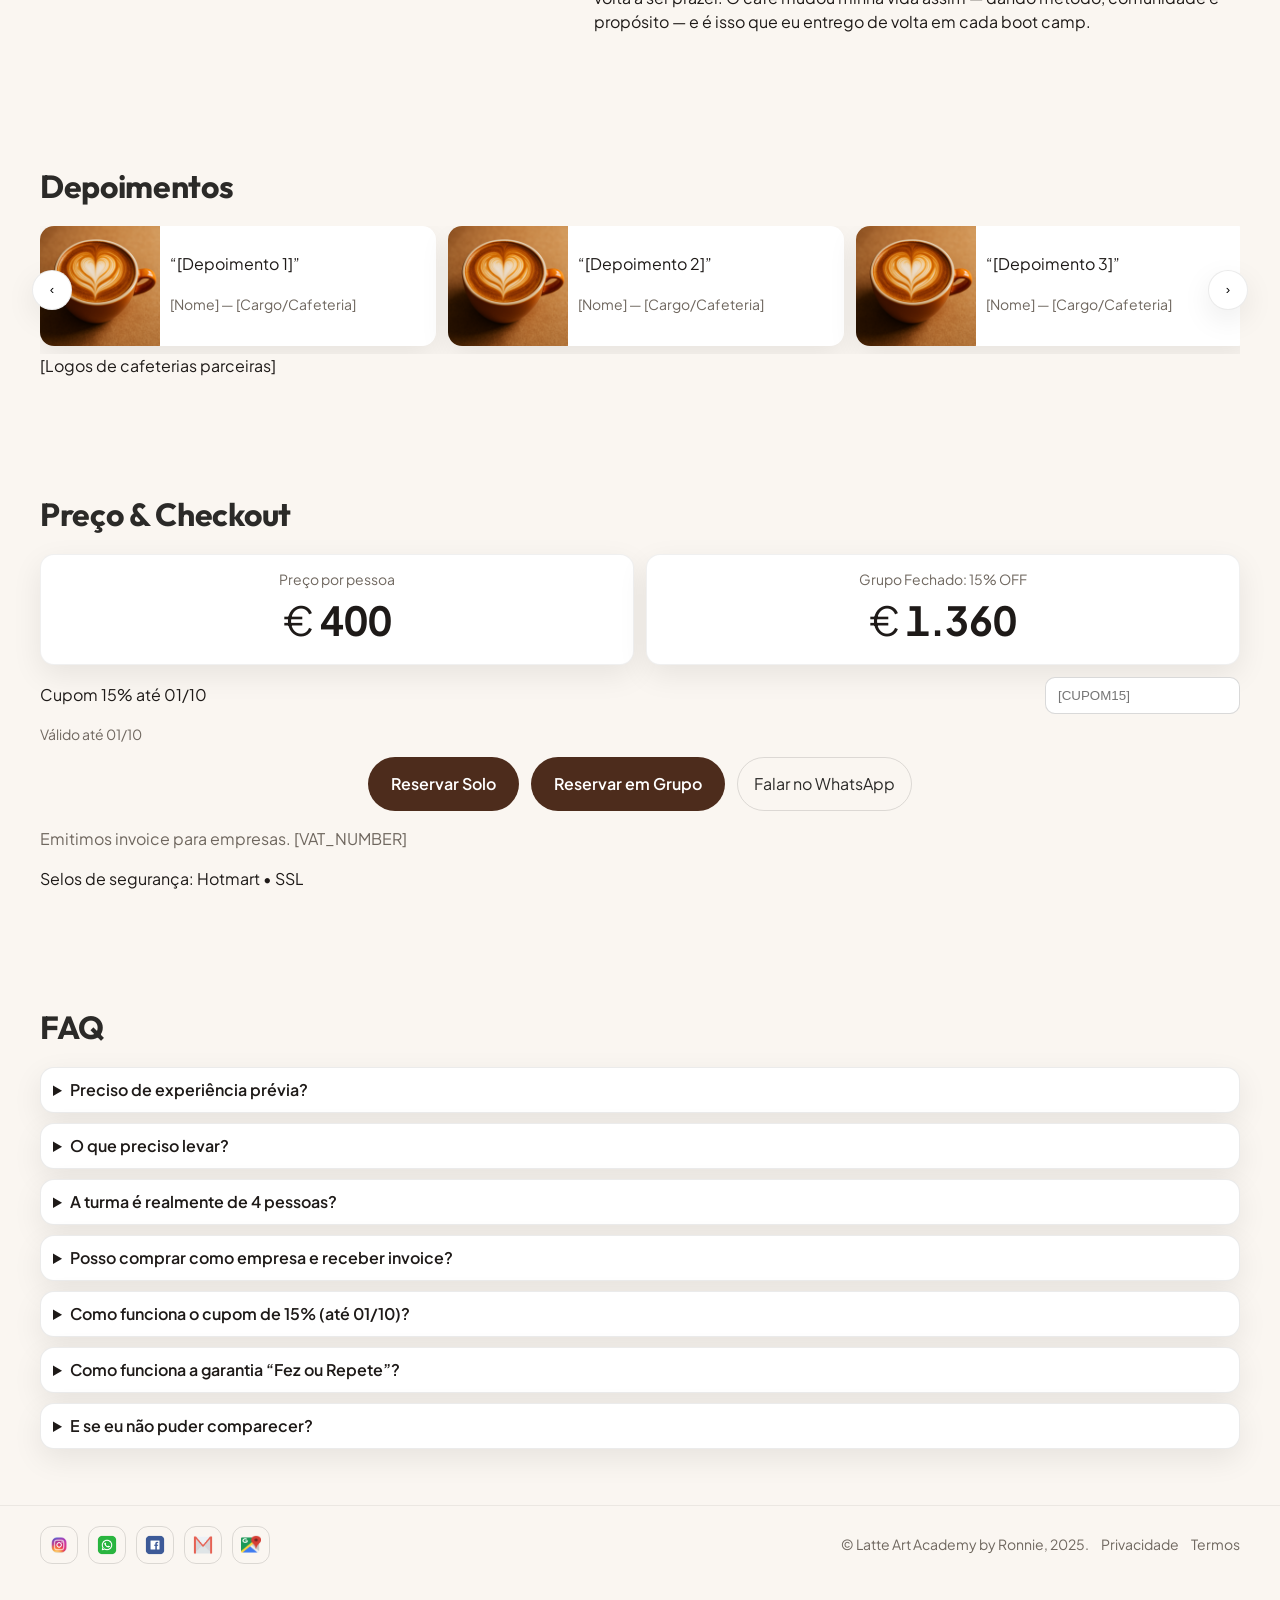
==== commit f3a2730c: "Refactor: Update bootcamp title to Imersão Fundamentos do Latte Co-authored-by: grupogalpaohub <grup" ====
--- a/index.html
+++ b/index.html
@@ -101,7 +101,7 @@
         <div class="hero-media" role="img" aria-label="Ambiente de treino barista com máquina profissional em Dublin."></div>
         <div class="container hero-inner">
           <img src="/Logo_academy.png" alt="Latte Art Academy by Ronnie." class="hero-logo" width="240" height="240" loading="eager" />
-          <h1>Boot Camp PRESENCIAL (EM GRUPO, ATÉ 4 VAGAS)</h1>
+          <h1>Imersão Fundamentos do Latte</h1>
           <p class="sub">Em 1 dia de treino (6h): espresso 1:2 (25–30s) + seu primeiro coração limpo.</p>
           <div class="chips">
             <span class="chip">Presencial</span>
--- a/styles.css
+++ b/styles.css
@@ -178,8 +178,8 @@
 .faq details + details { margin-top: 10px; }
 .faq summary { cursor: pointer; font-weight: 600; }
 
-.contact address { font-style: normal; color: var(--muted); margin-bottom: 12px; }
-.contact .cta-row { gap: 10px; }
+.contact address { font-style: normal; color: var(--muted); margin-bottom: 12px; margin-top: 12px; }
+.contact .cta-row { gap: 10px; justify-content: flex-start; }
 
 .site-footer { border-top: 1px solid rgba(0,0,0,.06); padding: 20px 0 96px; position: relative; }
 .footer-grid { display: flex; align-items: center; justify-content: space-between; gap: 10px; }
